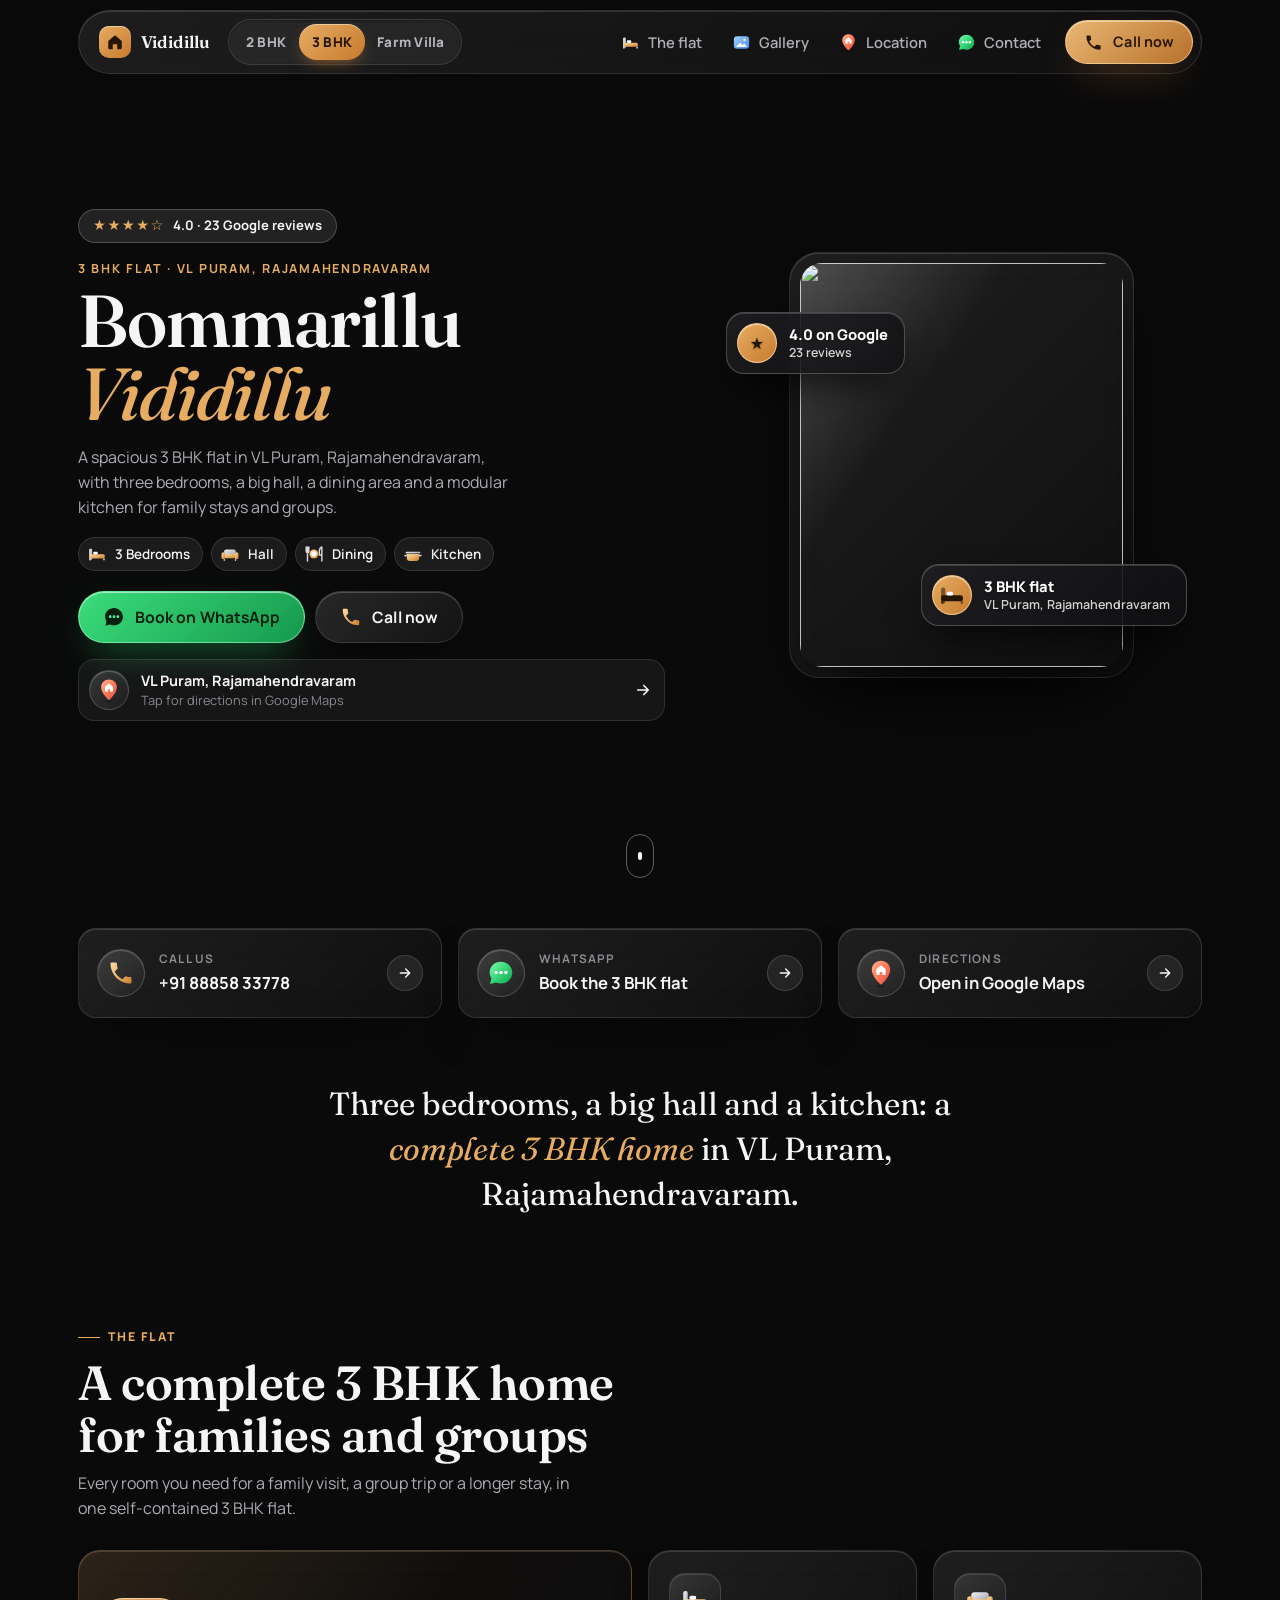
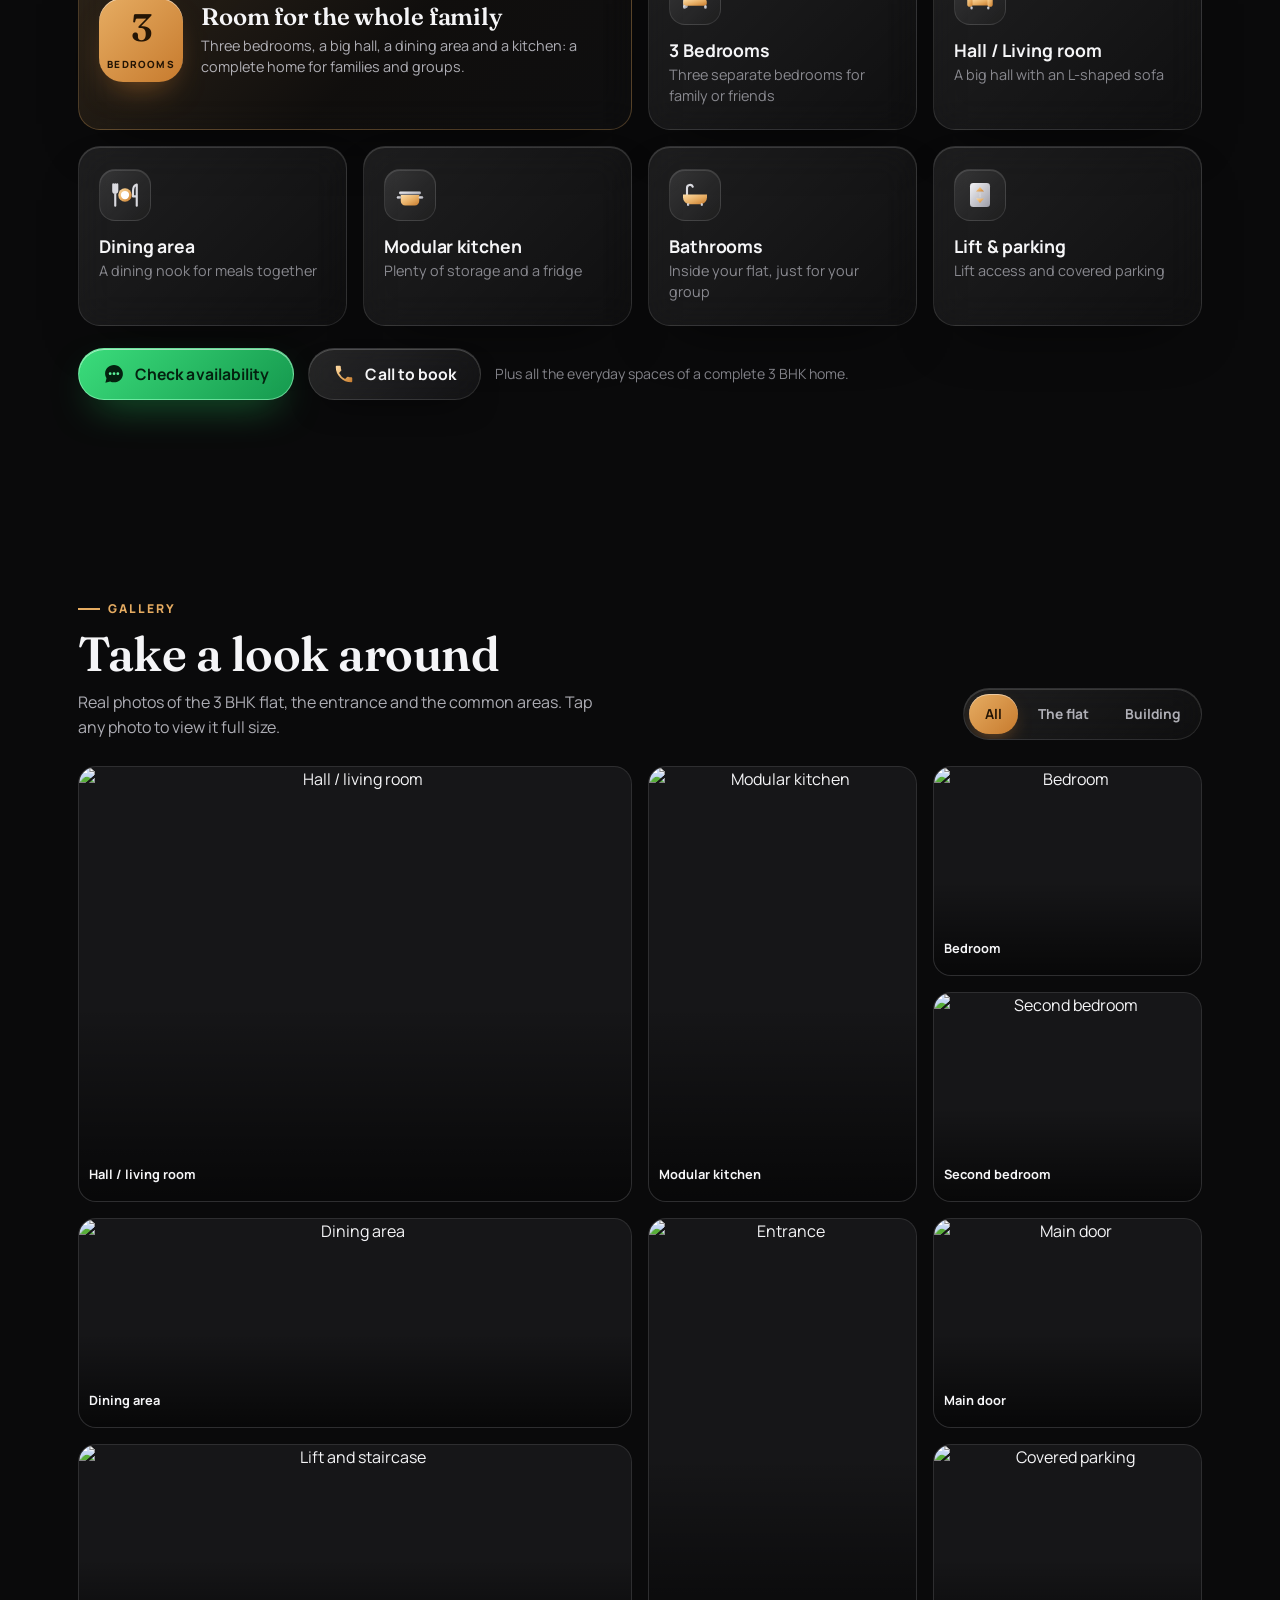
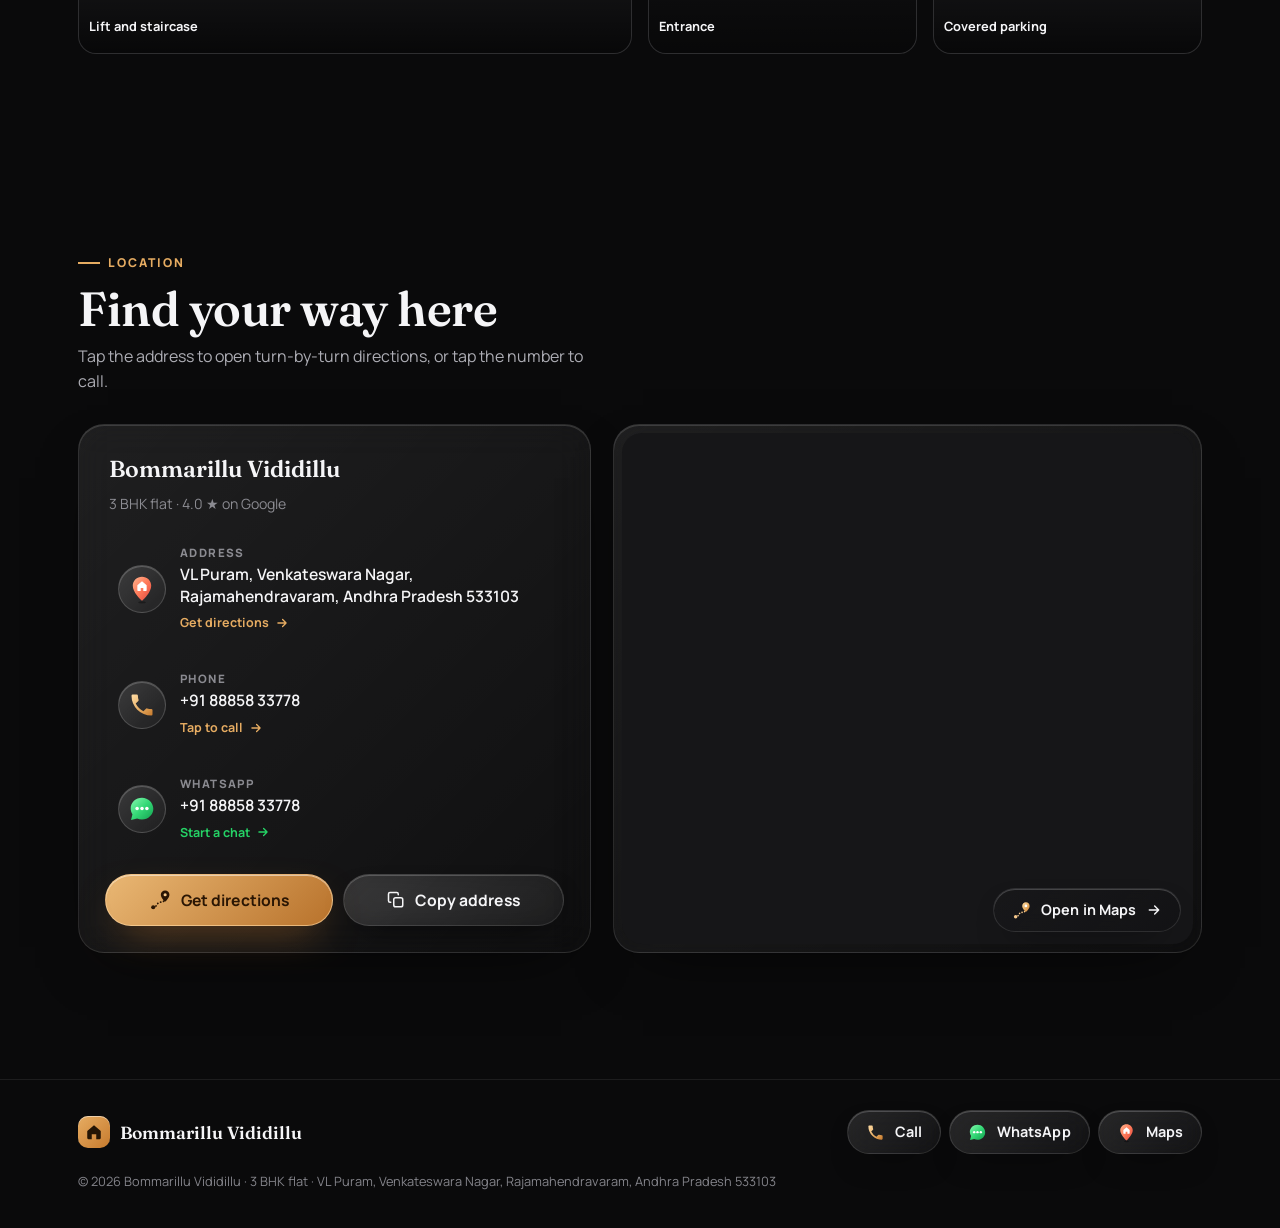
==== 3bhk/index.html @ 1d3617e3 "Make stay switching and button feedback fast and smooth Replace the bouncy spring easing with one sm" ====
<!DOCTYPE html>
<!-- Generated by tools/build.py from src/page.html and src/stays.json. Edit those files, then run: python tools/build.py -->
<html lang="en" data-stay="3bhk" style="--hero-w:3;--hero-h:2;--hero-pos:50% 50%;--hero-pw:9;--hero-ph:16;--hero-ppos:50% 50%;--frame-w:4;--frame-h:5;--frame-pos:50% 50%">
<head>
<meta charset="UTF-8">
<meta name="viewport" content="width=device-width, initial-scale=1.0, viewport-fit=cover">
<meta name="theme-color" content="#0A0A0B">
<meta name="color-scheme" content="dark">
<meta name="format-detection" content="telephone=yes">
<title>Bommarillu Vididillu — 3 BHK Flat in VL Puram, Rajamahendravaram</title>
<meta name="description" content="A spacious 3 BHK flat in VL Puram, Venkateswara Nagar, Rajamahendravaram, with three bedrooms, a hall, dining area, modular kitchen, lift and covered parking. Rated 4.0 on Google. Call or WhatsApp +91 88858 33778.">
<link rel="canonical" href="https://akhil8790.github.io/BOMMARILLU-HOME-STAY/3bhk/">
<meta property="og:type" content="website">
<meta property="og:title" content="Bommarillu Vididillu — 3 BHK Flat in VL Puram, Rajamahendravaram">
<meta property="og:description" content="A spacious 3 BHK flat with three bedrooms, a big hall and a modular kitchen in VL Puram, Rajamahendravaram. Call or WhatsApp to book.">
<meta property="og:url" content="https://akhil8790.github.io/BOMMARILLU-HOME-STAY/3bhk/">
<meta property="og:image" content="https://lh3.googleusercontent.com/gps-cs-s/AHRPTWkqSA3uyT77w02LQq1BsaHoI0UXeM5ju9kZw_NqPIpJdGiLNIgcqX2oxjYsLgCAutDi71-nFzZ5j9SAHODNHQIIqWHqMWJ9gSXbOpCwLRBEpUkK0asphNzorDdzXYLJVp_-sC5y=w1200-h800-k-no-rj-l80">
<meta name="twitter:card" content="summary_large_image">
<link rel="icon" href="data:image/svg+xml,%3Csvg xmlns='http://www.w3.org/2000/svg' viewBox='0 0 64 64'%3E%3Crect width='64' height='64' rx='16' fill='%230A0A0B'/%3E%3Cpath d='M14 30 32 15l18 15v19a2 2 0 0 1-2 2H38V38H26v13H16a2 2 0 0 1-2-2z' fill='%23E0A45A'/%3E%3C/svg%3E">
<link rel="preconnect" href="https://lh3.googleusercontent.com" crossorigin>
<link rel="preload" as="image" href="https://lh3.googleusercontent.com/gps-cs-s/AHRPTWm_yYZAQLPxqh_qDO9SbQBAqfhg8xXC_A_qbEjBIK0x9FftNzAp6t6GBoG_1bUPDf5JG_QIpw4kC9hKVCNA_W3J1tp5veGFkdjE7O4gBJjOtXdWnf4vAzOyxqc4LhcdHy0CSRs=w1080-h1920-fcrop64=1,50000000b000ffff-k-no-rj-l78" media="(max-width: 979px) and (orientation: portrait)" fetchpriority="high">
<link rel="preload" as="image" href="https://lh3.googleusercontent.com/gps-cs-s/AHRPTWm_yYZAQLPxqh_qDO9SbQBAqfhg8xXC_A_qbEjBIK0x9FftNzAp6t6GBoG_1bUPDf5JG_QIpw4kC9hKVCNA_W3J1tp5veGFkdjE7O4gBJjOtXdWnf4vAzOyxqc4LhcdHy0CSRs=w1800-h1200-k-no-rj-l78" media="(min-width: 980px), (orientation: landscape)" fetchpriority="high">
<link rel="prefetch" href="../">
<link rel="prefetch" href="../farm-villa/">
<script type="speculationrules">
{"prerender": [{"source": "list", "urls": ["../", "../farm-villa/"], "eagerness": "moderate"}]}
</script>
<link rel="preconnect" href="https://fonts.googleapis.com">
<link rel="preconnect" href="https://fonts.gstatic.com" crossorigin>
<link href="https://fonts.googleapis.com/css2?family=Fraunces:ital,opsz,wght@0,9..144,500;0,9..144,600;1,9..144,500&family=Manrope:wght@400;500;600;700;800&display=swap" rel="stylesheet">
<script>
document.documentElement.classList.add('js');
(function(){
  function markSwitch(){
    try { if (sessionStorage.getItem('stay-switch')) { sessionStorage.removeItem('stay-switch'); document.documentElement.classList.add('switched'); } } catch (e) {}
  }
  if (document.prerendering) document.addEventListener('prerenderingchange', markSwitch, {once: true}); else markSwitch();
})();
</script>
<script>
(function(){
  var ICONS = {
    call: '<svg viewBox="0 0 24 24" class="ai-call"><path class="wave w1" d="M14.6 6.3a3.9 3.9 0 0 1 3.2 3.2"/><path class="wave w2" d="M14.7 2.7a7.4 7.4 0 0 1 6.7 6.7"/><g class="hand"><path class="f" d="M6.62 10.79a15.05 15.05 0 0 0 6.59 6.59l2.2-2.2a1 1 0 0 1 1.02-.24c1.12.37 2.33.57 3.57.57a1 1 0 0 1 1 1V20a1 1 0 0 1-1 1A17 17 0 0 1 3 4a1 1 0 0 1 1-1h3.5a1 1 0 0 1 1 1c0 1.25.2 2.45.57 3.57a1 1 0 0 1-.25 1.02z"/></g></svg>',
    pin: '<svg viewBox="0 0 24 26" class="ai-pin"><ellipse class="ripple" cx="12" cy="23.4" rx="3.2" ry="1.05"/><ellipse class="shadow" cx="12" cy="23.4" rx="3.3" ry="1"/><g class="drop"><path class="f" d="M12 1.6c-4.4 0-7.9 3.35-7.9 7.7 0 5.5 6.5 11.7 7.3 12.4.34.3.86.3 1.2 0 .8-.7 7.3-6.9 7.3-12.4 0-4.35-3.5-7.7-7.9-7.7z"/><path class="d" d="M12 5.3 8 8.7v4.4c0 .36.3.64.65.64h2.25v-2.6h2.2v2.6h2.25c.36 0 .65-.28.65-.64V8.7z"/></g></svg>',
    chat: '<svg viewBox="0 0 24 24" class="ai-chat"><g class="bub"><path class="f" d="M12 2.3c-5.4 0-9.7 4.05-9.7 9.2 0 1.85.56 3.55 1.52 5L2.6 21.5l5.2-1.4c1.27.63 2.7.98 4.2.98 5.4 0 9.7-4.1 9.7-9.2S17.4 2.3 12 2.3z"/><circle class="dot d1" cx="7.8" cy="11.6" r="1.5"/><circle class="dot d2" cx="12" cy="11.6" r="1.5"/><circle class="dot d3" cx="16.2" cy="11.6" r="1.5"/></g></svg>',
    route: '<svg viewBox="0 0 24 24" class="ai-route"><path class="trail" d="M4.6 20c4.2 0 3.6-5.2 7.6-5.6 2.7-.3 4.3-.9 5.3-2.6"/><circle class="start" cx="4.6" cy="20" r="2.2"/><g class="flag"><path class="f" d="M17.6 1.6c-2.6 0-4.7 2-4.7 4.6 0 3.2 3.9 6.9 4.3 7.3.22.2.58.2.8 0 .4-.4 4.3-4.1 4.3-7.3 0-2.6-2.1-4.6-4.7-4.6z"/><circle class="d" cx="17.6" cy="6.2" r="1.7"/></g></svg>',
    photo: '<svg viewBox="0 0 24 24" class="ai-photo"><rect class="f" x="2.4" y="4" width="19.2" height="16" rx="4.2"/><path class="d" d="M5.4 17.2l4.1-4.5c.42-.46 1.13-.46 1.55 0l2.3 2.5 1.35-1.4c.42-.43 1.1-.43 1.5.02l2.4 2.9c.3.35.05.88-.4.88H5.8c-.45 0-.68-.1-.4-.4z"/><circle class="sun" cx="15.9" cy="8.9" r="1.8"/></svg>',
    bed: '<svg viewBox="0 0 24 24" class="ai-spec ai-bed"><rect class="f2" x="2.6" y="5.6" width="3.6" height="13.8" rx="1.6"/><g class="lift"><rect class="f" x="2.6" y="12.2" width="18.8" height="5.2" rx="2"/><rect class="d" x="7.4" y="9.3" width="5.6" height="3.2" rx="1.6"/></g><rect class="f2" x="2.6" y="17" width="2" height="2.8" rx=".9"/><rect class="f2" x="19.4" y="17" width="2" height="2.8" rx=".9"/></svg>',
    sofa: '<svg viewBox="0 0 24 24" class="ai-spec ai-sofa"><rect class="f2" x="5" y="6.5" width="14" height="7.5" rx="2.6"/><g class="lift"><rect class="f" x="4.2" y="12" width="15.6" height="5.2" rx="1.8"/></g><rect class="f" x="1.8" y="9.8" width="4.2" height="8.4" rx="2.1"/><rect class="f" x="18" y="9.8" width="4.2" height="8.4" rx="2.1"/><rect class="f2" x="4.4" y="18" width="1.8" height="2.4" rx=".8"/><rect class="f2" x="17.8" y="18" width="1.8" height="2.4" rx=".8"/></svg>',
    dine: '<svg viewBox="0 0 24 24" class="ai-spec ai-dine"><path class="ln" d="M2.6 3.5v5.2a1.6 1.6 0 0 0 3.2 0V3.5M4.2 3.5v17"/><path class="ln" d="M21.4 20.5V3.6c-1.9.6-3 2.6-3 5.2v4.3h3"/><g class="lift"><circle class="f" cx="12" cy="12" r="5.4"/><circle class="d" cx="12" cy="12" r="3.3"/></g></svg>',
    kitchen: '<svg viewBox="0 0 24 24" class="ai-spec ai-kitchen"><path class="ln steam s1" d="M8.6 7.2c-.9-1-.9-2.1 0-3.1"/><path class="ln steam s2" d="M12 7.2c-.9-1-.9-2.1 0-3.1"/><path class="ln steam s3" d="M15.4 7.2c-.9-1-.9-2.1 0-3.1"/><rect class="f2" x="3.2" y="9.2" width="17.6" height="2.3" rx="1.15"/><path class="f" d="M4.6 12h14.8v4.8a3.6 3.6 0 0 1-3.6 3.6H8.2a3.6 3.6 0 0 1-3.6-3.6z"/><rect class="f2" x="1.4" y="13" width="3.6" height="1.9" rx=".95"/><rect class="f2" x="19" y="13" width="3.6" height="1.9" rx=".95"/></svg>',
    balcony: '<svg viewBox="0 0 24 24" class="ai-spec ai-balcony"><circle class="sun" cx="17.4" cy="5.6" r="2.4"/><path class="leaf" d="M6.5 10.2c0-2.6 1.4-4.4 3.8-4.9-.2 2.5-1.5 4.3-3.8 4.9z"/><rect class="f" x="2" y="10.2" width="20" height="2.1" rx="1.05"/><rect class="f2" x="4" y="12" width="1.7" height="6.6" rx=".85"/><rect class="f2" x="8.1" y="12" width="1.7" height="6.6" rx=".85"/><rect class="f2" x="12.2" y="12" width="1.7" height="6.6" rx=".85"/><rect class="f2" x="16.3" y="12" width="1.7" height="6.6" rx=".85"/><rect class="f" x="2" y="18.4" width="20" height="2.1" rx="1.05"/></svg>',
    bath: '<svg viewBox="0 0 24 24" class="ai-spec ai-bath"><path class="ln" d="M5.6 11.5V6.4a2.4 2.4 0 0 1 4.6-1"/><circle class="bubble b1" cx="13.2" cy="8.6" r="1.25"/><circle class="bubble b2" cx="16.6" cy="7.2" r=".95"/><circle class="bubble b3" cx="15.4" cy="10" r=".75"/><path class="f" d="M2.4 11.5h19.2v2.4a5.4 5.4 0 0 1-5.4 5.4H7.8a5.4 5.4 0 0 1-5.4-5.4z"/><rect class="f2" x="5.6" y="18.6" width="1.8" height="2.2" rx=".8"/><rect class="f2" x="16.6" y="18.6" width="1.8" height="2.2" rx=".8"/></svg>',
    floor: '<svg viewBox="0 0 24 24" class="ai-spec ai-floor"><path class="f3" d="M12 21 2.8 17.3 12 13.6l9.2 3.7z"/><path class="f2" d="M12 16.6 2.8 12.9 12 9.2l9.2 3.7z"/><path class="f top" d="M12 12.2 2.8 8.5 12 4.8l9.2 3.7z"/></svg>',
    pool: '<svg viewBox="0 0 24 24" class="ai-spec ai-pool"><path class="ln" d="M8.2 14V6.6a2.3 2.3 0 0 0-2.3-2.3M15.8 14V6.6a2.3 2.3 0 0 0-2.3-2.3M8.2 8.4h7.6M8.2 11.4h7.6"/><path class="f water" d="M1.8 15.6c1.7 0 1.7-1.3 3.4-1.3s1.7 1.3 3.4 1.3 1.7-1.3 3.4-1.3 1.7 1.3 3.4 1.3 1.7-1.3 3.4-1.3 1.7 1.3 3.4 1.3v4.6a1.6 1.6 0 0 1-1.6 1.6H3.4a1.6 1.6 0 0 1-1.6-1.6z"/></svg>',
    theatre: '<svg viewBox="0 0 24 24" class="ai-spec ai-theatre"><rect class="f2" x="2.4" y="3.8" width="19.2" height="12.8" rx="2.4"/><path class="f play" d="M10.2 7.4v5.6l4.8-2.8z"/><path class="ln" d="M8 20.4h8M12 16.6v3.8"/></svg>',
    fire: '<svg viewBox="0 0 24 24" class="ai-spec ai-fire"><rect class="f2" x="3" y="17.4" width="18" height="2.6" rx="1.3" transform="rotate(-11 12 18.7)"/><rect class="f2" x="3" y="17.4" width="18" height="2.6" rx="1.3" transform="rotate(11 12 18.7)"/><g class="flame"><path class="fl" d="M12 2.8c.7 2.6 4.2 4.1 4.2 7.9a4.2 4.2 0 0 1-8.4 0c0-1.9 1.1-3.1 2-4-.1 1.5.5 2.5 1.5 2.8-.3-2.5.1-4.8.7-6.7z"/><path class="d2" d="M12 9.6c1 1.1 1.8 2 1.8 3.2a1.8 1.8 0 0 1-3.6 0c0-1.1.8-2 1.8-3.2z"/></g></svg>',
    lift: '<svg viewBox="0 0 24 24" class="ai-spec ai-lift"><rect class="f2" x="4" y="2.4" width="16" height="19.2" rx="2.6"/><path class="f up" d="M12 5.6l3.2 3.6H8.8z"/><path class="f dn" d="M12 18.4l-3.2-3.6h6.4z"/><path class="ln" d="M12 10.6v2.8"/></svg>',
    shield: '<svg viewBox="0 0 24 24" class="ai-spec ai-shield"><path class="f" d="M12 2.4 4.4 5.3v5.9c0 4.7 3.2 8.8 7.6 10.4 4.4-1.6 7.6-5.7 7.6-10.4V5.3z"/><path class="ck" d="M8.4 12.2l2.5 2.5 4.8-5.1"/></svg>'
  };
  ['pageswap', 'pagereveal'].forEach(function(type){
    window.addEventListener(type, function(e){
      var vt = e.viewTransition;
      if (vt) {
        [vt.ready, vt.finished, vt.updateCallbackDone].forEach(function(p){ if (p) p.catch(function(){}); });
      }
    });
  });
  customElements.define('bm-icon', class extends HTMLElement {
    connectedCallback(){
      if (this.firstChild) return;
      this.setAttribute('aria-hidden', 'true');
      this.innerHTML = ICONS[this.getAttribute('name')] || '';
    }
  });
})();
</script>
<script type="application/ld+json">
{
  "@context": "https://schema.org",
  "@type": "LodgingBusiness",
  "name": "Bommarillu Vididillu",
  "description": "A 3 BHK flat in VL Puram, Venkateswara Nagar, Rajamahendravaram.",
  "url": "https://akhil8790.github.io/BOMMARILLU-HOME-STAY/3bhk/",
  "containsPlace": {
    "@type": "Apartment",
    "name": "3 BHK flat",
    "numberOfBedrooms": 3,
    "accommodationCategory": "3 BHK flat"
  },
  "telephone": "+91-8885833778",
  "image": "https://lh3.googleusercontent.com/gps-cs-s/AHRPTWkqSA3uyT77w02LQq1BsaHoI0UXeM5ju9kZw_NqPIpJdGiLNIgcqX2oxjYsLgCAutDi71-nFzZ5j9SAHODNHQIIqWHqMWJ9gSXbOpCwLRBEpUkK0asphNzorDdzXYLJVp_-sC5y=w1200-h800-k-no-rj-l80",
  "address": {
    "@type": "PostalAddress",
    "streetAddress": "VL Puram, Venkateswara Nagar",
    "addressLocality": "Rajamahendravaram",
    "addressRegion": "Andhra Pradesh",
    "postalCode": "533103",
    "addressCountry": "IN"
  },
  "geo": {
    "@type": "GeoCoordinates",
    "latitude": 17.0023292,
    "longitude": 81.800668
  },
  "hasMap": "https://www.google.com/maps/place/Bommarillu-Vididillu/@17.0023292,81.800668,17z/data=!3m1!4b1!4m6!3m5!1s0x3a37a3002b4ab2f7:0xe2e3ddd43df3a5e6!8m2!3d17.0023292!4d81.800668!16s%2Fg%2F11wqpbgcxy"
}
</script>
<style>
  :root{
    --bg:#0A0A0B;
    --bg-2:#0E0E10;
    --surface:#161618;
    --ink:#F5F5F7;
    --muted:rgba(235,235,245,.72);
    --faint:rgba(235,235,245,.54);
    --brass:#E6AC62;
    --brass-2:#C77B2E;
    --wa:#25D366;
    --wa-2:#128C4A;
    --glass-1:rgba(255,255,255,.085);
    --glass-2:rgba(255,255,255,.025);
    --glass-line:rgba(255,255,255,.11);
    --glass-hi:rgba(255,255,255,.14);
    --blur:18px;
    --r-lg:26px;
    --r-md:18px;
    --ease:cubic-bezier(.22,1,.36,1);
    --smooth:cubic-bezier(.2,.8,.2,1);
    --font-display:'Fraunces', Georgia, 'Times New Roman', serif;
    --font-body:'Manrope', -apple-system, BlinkMacSystemFont, 'Segoe UI', Roboto, system-ui, sans-serif;
    --st:env(safe-area-inset-top,0px);
    --sb:env(safe-area-inset-bottom,0px);
    --sl:env(safe-area-inset-left,0px);
    --sr:env(safe-area-inset-right,0px);
    --crop-ar:1170/1804;
    --crop-pos:50% 66.8%;
  }

  *,*::before,*::after{box-sizing:border-box;}
  html{scroll-behavior:smooth;-webkit-text-size-adjust:100%;text-size-adjust:100%;scroll-padding-top:96px;}
  body{
    margin:0;min-height:100vh;
    background:var(--bg);
    color:var(--ink);
    font-family:var(--font-body);
    line-height:1.55;
    -webkit-font-smoothing:antialiased;
    -webkit-tap-highlight-color:transparent;
    overflow-x:hidden;
  }
  img{display:block;max-width:100%;}
  a{color:inherit;text-decoration:none;}
  button{font:inherit;color:inherit;}
  svg{flex:none;}
  :focus-visible{outline:2px solid var(--brass);outline-offset:3px;border-radius:12px;}
  ::selection{background:rgba(230,172,98,.32);color:#fff;}
  .wrap{width:100%;max-width:1180px;margin:0 auto;padding-left:max(18px,var(--sl));padding-right:max(18px,var(--sr));}
  @media (min-width:700px){.wrap{padding-left:max(28px,var(--sl));padding-right:max(28px,var(--sr));}}
  .sr-only{position:absolute;width:1px;height:1px;overflow:hidden;clip:rect(0 0 0 0);white-space:nowrap;}

  /* ---------- Ambient background ---------- */
  .ambient{position:fixed;inset:0;z-index:-1;pointer-events:none;overflow:hidden;
    background:
      radial-gradient(1200px 700px at 110% -10%, rgba(230,172,98,.07), transparent 60%),
      radial-gradient(1000px 760px at -20% 40%, rgba(150,150,170,.09), transparent 62%),
      linear-gradient(180deg,var(--bg) 0%, var(--bg-2) 100%);
  }
  .orb{position:absolute;border-radius:50%;opacity:.6;}
  .orb.a{width:46vmax;height:46vmax;left:-12vmax;top:55vh;background:radial-gradient(circle,rgba(160,160,180,.12),transparent 65%);animation:drift 22s ease-in-out infinite alternate;}
  .orb.b{width:38vmax;height:38vmax;right:-10vmax;top:120vh;background:radial-gradient(circle,rgba(230,172,98,.10),transparent 65%);animation:drift 28s ease-in-out infinite alternate-reverse;}
  @keyframes drift{from{transform:translate3d(0,0,0) scale(1);}to{transform:translate3d(6vmax,-8vmax,0) scale(1.12);}}

  /* ---------- Glass primitives ---------- */
  .glass{
    background:linear-gradient(135deg,var(--glass-1),var(--glass-2));
    border:1px solid var(--glass-line);
    -webkit-backdrop-filter:blur(var(--blur)) saturate(150%);
    backdrop-filter:blur(var(--blur)) saturate(150%);
    box-shadow:inset 0 1px 0 var(--glass-hi), 0 24px 60px -30px rgba(0,0,0,.75);
  }
  @supports not ((backdrop-filter:blur(1px)) or (-webkit-backdrop-filter:blur(1px))){
    .glass{background:rgba(28,28,30,.95);}
  }

  /* ---------- Buttons ---------- */
  .btn{
    position:relative;isolation:isolate;overflow:hidden;
    display:inline-flex;align-items:center;justify-content:center;gap:10px;
    min-height:52px;padding:0 24px;border-radius:999px;
    font-weight:700;font-size:.98rem;letter-spacing:.005em;white-space:nowrap;
    cursor:pointer;border:1px solid var(--glass-line);
    background:linear-gradient(135deg,rgba(255,255,255,.12),rgba(255,255,255,.04));
    -webkit-backdrop-filter:blur(14px) saturate(160%);
    backdrop-filter:blur(14px) saturate(160%);
    box-shadow:inset 0 1px 0 rgba(255,255,255,.2), 0 14px 34px -18px rgba(0,0,0,.9);
    transition:transform .2s var(--smooth), box-shadow .2s var(--smooth), background .2s var(--smooth), border-color .2s var(--smooth);
    -webkit-user-select:none;user-select:none;
  }
  .btn::before{
    content:"";position:absolute;inset:0;z-index:-1;pointer-events:none;
    background:linear-gradient(115deg,transparent 30%,rgba(255,255,255,.42) 48%,rgba(255,255,255,.08) 56%,transparent 70%);
    transform:translateX(-130%);
    transition:transform .9s var(--ease);
  }
  .btn:active{transform:scale(.965);}
  @media (hover:hover){
    .btn:hover{transform:translateY(-3px);border-color:rgba(255,255,255,.34);box-shadow:inset 0 1px 0 rgba(255,255,255,.35), 0 22px 44px -20px rgba(0,0,0,.85);}
    .btn:hover::before{transform:translateX(130%);}
    .btn:hover .ico-arrow{transform:translateX(4px);}
  }
  .btn-wa{
    color:#04210F;border-color:rgba(160,255,200,.55);
    background:linear-gradient(135deg,rgba(62,232,130,.95),rgba(24,170,86,.9));
    box-shadow:inset 0 1px 0 rgba(255,255,255,.55), 0 16px 40px -16px rgba(37,211,102,.65);
  }
  .btn-wa::before{animation:sheen 4.5s var(--ease) 1.6s infinite;}
  @keyframes sheen{0%,70%{transform:translateX(-130%);}100%{transform:translateX(130%);}}
  @media (hover:hover){.btn-wa:hover{box-shadow:inset 0 1px 0 rgba(255,255,255,.6), 0 24px 50px -16px rgba(37,211,102,.8);}}
  .btn-brass{
    color:#2A1604;border-color:rgba(255,215,160,.6);
    background:linear-gradient(135deg,rgba(242,190,120,.96),rgba(199,123,46,.92));
    box-shadow:inset 0 1px 0 rgba(255,255,255,.5), 0 16px 40px -16px rgba(199,123,46,.7);
  }
  .btn-sm{min-height:44px;padding:0 18px;font-size:.9rem;}
  .ico-arrow{transition:transform .25s var(--smooth);}

  .ripple{
    position:absolute;border-radius:50%;pointer-events:none;z-index:-1;
    width:16px;height:16px;margin:-8px 0 0 -8px;
    background:radial-gradient(circle,rgba(255,255,255,.55),rgba(255,255,255,0) 70%);
    transform:scale(0);animation:ripple .7s var(--ease) forwards;
  }
  @keyframes ripple{to{transform:scale(26);opacity:0;}}

  /* ---------- Animated icon badges ---------- */
  .badge{
    position:relative;display:grid;place-items:center;
    width:48px;height:48px;border-radius:50%;
    background:linear-gradient(135deg,rgba(255,255,255,.14),rgba(255,255,255,.035));
    border:1px solid rgba(255,255,255,.16);
    box-shadow:inset 0 1px 0 rgba(255,255,255,.2);
    color:var(--brass);
  }
  .badge::after{
    content:"";position:absolute;inset:-1px;border-radius:50%;
    border:1.5px solid currentColor;opacity:0;
    animation:halo 2.8s var(--ease) infinite;
  }
  @keyframes halo{0%{transform:scale(1);opacity:.55;}80%,100%{transform:scale(1.75);opacity:0;}}
  .badge.wa{color:var(--wa);}
  /* ---------- Animated icons ---------- */
  bm-icon{display:inline-grid;place-items:center;flex:none;width:22px;height:22px;
    --ic-brass:url(#gr-brass);--ic-coral:url(#gr-coral);--ic-green:url(#gr-green);--ic-sky:url(#gr-sky);--ic-silver:url(#gr-silver);
    --ic-detail:#fff;--ic-line:#F6C88C;--ic-line2:#FF9A76;--ic-shadow:rgba(0,0,0,.35);--spd:1;--play:running;}
  bm-icon svg{display:block;width:100%;height:100%;overflow:visible;}
  bm-icon svg *{animation-play-state:var(--play) !important;}

  .ai-call .f{fill:var(--ic-fill,var(--ic-brass));}
  .ai-call .hand{transform-box:fill-box;transform-origin:50% 50%;animation:icRing calc(2.6s * var(--spd)) ease-in-out infinite;}
  .ai-call .wave{fill:none;stroke:var(--ic-line);stroke-width:2.1;stroke-linecap:round;opacity:0;animation:icWave calc(2.6s * var(--spd)) ease-out infinite;}
  .ai-call .w2{animation-delay:calc(.18s * var(--spd));}
  @keyframes icRing{0%,34%,70%,100%{transform:rotate(0)}38%{transform:rotate(-14deg)}44%{transform:rotate(12deg)}50%{transform:rotate(-10deg)}56%{transform:rotate(8deg)}62%{transform:rotate(-4deg)}}
  @keyframes icWave{0%,36%{opacity:0;transform:translate(-2px,2px)}50%{opacity:1;transform:translate(0,0)}80%,100%{opacity:0;transform:translate(1.5px,-1.5px)}}

  .ai-pin .f{fill:var(--ic-fill,var(--ic-coral));}
  .ai-pin .d{fill:var(--ic-detail);}
  .ai-pin .drop{transform-box:fill-box;transform-origin:50% 100%;animation:icDrop calc(2.4s * var(--spd)) cubic-bezier(.3,.7,.4,1) infinite;}
  .ai-pin .shadow{fill:var(--ic-shadow);transform-box:fill-box;transform-origin:50% 50%;animation:icShadow calc(2.4s * var(--spd)) cubic-bezier(.3,.7,.4,1) infinite;}
  .ai-pin .ripple{fill:none;stroke:var(--ic-line2);stroke-width:1;transform-box:fill-box;transform-origin:50% 50%;opacity:0;animation:icRipple calc(2.4s * var(--spd)) ease-out infinite;}
  @keyframes icDrop{0%,100%{transform:translateY(0) scale(1)}28%{transform:translateY(-3.4px) scale(.97,1.04)}48%{transform:translateY(0) scale(1.1,.88)}58%{transform:translateY(0) scale(.96,1.04)}68%{transform:translateY(0) scale(1)}}
  @keyframes icShadow{0%,100%{transform:scale(1);opacity:.9}28%{transform:scale(.55);opacity:.4}48%{transform:scale(1.18);opacity:1}68%{transform:scale(1)}}
  @keyframes icRipple{0%,46%{opacity:0;transform:scale(.6)}52%{opacity:.9}100%{opacity:0;transform:scale(2.9)}}

  .ai-chat .f{fill:var(--ic-fill,var(--ic-green));}
  .ai-chat .dot{fill:var(--ic-detail);transform-box:fill-box;transform-origin:50% 50%;animation:icType calc(1.5s * var(--spd)) ease-in-out infinite;}
  .ai-chat .d2{animation-delay:calc(.15s * var(--spd));}
  .ai-chat .d3{animation-delay:calc(.3s * var(--spd));}
  .ai-chat .bub{transform-box:fill-box;transform-origin:15% 90%;animation:icPop calc(3.2s * var(--spd)) ease-in-out infinite;}
  @keyframes icType{0%,60%,100%{transform:translateY(0);opacity:.7}30%{transform:translateY(-2px);opacity:1}}
  @keyframes icPop{0%,70%,100%{transform:scale(1) rotate(0)}78%{transform:scale(1.1) rotate(-5deg)}86%{transform:scale(.97) rotate(1deg)}93%{transform:scale(1.02) rotate(0)}}

  .ai-route .f{fill:var(--ic-fill,var(--ic-brass));}
  .ai-route .d{fill:var(--ic-detail);}
  .ai-route .trail{fill:none;stroke:var(--ic-line);stroke-width:2;stroke-linecap:round;stroke-dasharray:.1 3.3;animation:icMarch calc(1.1s * var(--spd)) linear infinite;}
  .ai-route .start{fill:var(--ic-line);transform-box:fill-box;transform-origin:50% 50%;animation:icBeat calc(1.4s * var(--spd)) ease-in-out infinite;}
  .ai-route .flag{transform-box:fill-box;transform-origin:50% 100%;animation:icDrop calc(2.4s * var(--spd)) cubic-bezier(.3,.7,.4,1) infinite;}
  @keyframes icMarch{to{stroke-dashoffset:-6.8}}
  @keyframes icBeat{0%,100%{transform:scale(1)}50%{transform:scale(.68)}}

  .ai-photo .f{fill:var(--ic-fill,var(--ic-sky));}
  .ai-photo .d{fill:var(--ic-detail);}
  .ai-photo .sun{fill:#FFE08A;transform-box:fill-box;transform-origin:50% 50%;animation:icSun calc(2.8s * var(--spd)) ease-in-out infinite;}
  @keyframes icSun{0%,100%{transform:scale(1)}50%{transform:scale(1.35)}}

  .ai-spec .f{fill:var(--ic-fill,var(--ic-brass));}
  .ai-spec .f2{fill:var(--ic-fill2,var(--ic-silver));}
  .ai-spec .f3{fill:rgba(255,255,255,.16);}
  .ai-spec .d{fill:var(--ic-detail);}
  .ai-spec .ln{fill:none;stroke:var(--ic-stroke,#DADAE0);stroke-width:1.7;stroke-linecap:round;stroke-linejoin:round;}
  .ai-spec .lift{transform-box:fill-box;transition:transform .25s var(--smooth);}
  .ai-spec .steam{transform-box:fill-box;opacity:0;animation:icSteam calc(2.6s * var(--spd)) ease-out infinite;}
  .ai-spec .s2{animation-delay:calc(.35s * var(--spd));}
  .ai-spec .s3{animation-delay:calc(.7s * var(--spd));}
  @keyframes icSteam{0%{opacity:0;transform:translateY(2px)}35%{opacity:.95}100%{opacity:0;transform:translateY(-3px)}}
  .ai-spec .bubble{fill:#EDEDF2;transform-box:fill-box;transform-origin:50% 50%;opacity:0;animation:icBubble calc(3s * var(--spd)) ease-in-out infinite;}
  .ai-spec .b2{animation-delay:calc(.6s * var(--spd));}
  .ai-spec .b3{animation-delay:calc(1.2s * var(--spd));}
  @keyframes icBubble{0%{opacity:0;transform:translateY(2px) scale(.5)}30%{opacity:1}100%{opacity:0;transform:translateY(-4px) scale(1)}}
  .ai-spec .sun{fill:#FFD27A;transform-box:fill-box;transform-origin:50% 50%;animation:icSun calc(3.2s * var(--spd)) ease-in-out infinite;}
  .ai-spec .leaf{fill:#8FD19E;transform-box:fill-box;transform-origin:0% 100%;animation:icSway calc(3.4s * var(--spd)) ease-in-out infinite;}
  @keyframes icSway{0%,100%{transform:rotate(0)}50%{transform:rotate(-9deg)}}
  .ai-floor .top{transform-box:fill-box;animation:icFloat calc(3s * var(--spd)) ease-in-out infinite;}
  .ai-pool .water{fill:var(--ic-fill,var(--ic-sky));transform-box:fill-box;animation:icWater calc(2.8s * var(--spd)) ease-in-out infinite;}
  @keyframes icWater{0%,100%{transform:translateX(0)}50%{transform:translateX(-1.4px)}}
  .ai-lift .up,.ai-lift .dn{transform-box:fill-box;animation:icLiftUp calc(2.4s * var(--spd)) ease-in-out infinite;}
  .ai-lift .dn{animation-name:icLiftDn;}
  .ai-lift .ln{stroke-width:1.3;opacity:.55;}
  @keyframes icLiftUp{0%,100%{transform:translateY(0);opacity:1}25%{transform:translateY(-1.6px);opacity:.55}50%{transform:translateY(0);opacity:1}}
  @keyframes icLiftDn{0%,50%,100%{transform:translateY(0);opacity:1}75%{transform:translateY(1.6px);opacity:.55}}
  .ai-theatre .play{transform-box:fill-box;transform-origin:50% 50%;animation:icBeat calc(2s * var(--spd)) ease-in-out infinite;}
  .ai-fire .fl{fill:var(--ic-fill,var(--ic-coral));}
  .ai-fire .d2{fill:#FFE08A;}
  .ai-fire .flame{transform-box:fill-box;transform-origin:50% 100%;animation:icFlicker calc(1.6s * var(--spd)) ease-in-out infinite;}
  @keyframes icFlicker{0%,100%{transform:scale(1,1) rotate(0)}25%{transform:scale(.94,1.06) rotate(-2deg)}55%{transform:scale(1.04,.95) rotate(1.5deg)}80%{transform:scale(.97,1.03) rotate(-1deg)}}
  .ai-shield .ck{fill:none;stroke:var(--ic-detail);stroke-width:2.1;stroke-linecap:round;stroke-linejoin:round;stroke-dasharray:12;stroke-dashoffset:0;animation:icCheck calc(3s * var(--spd)) ease-in-out infinite;}
  @keyframes icCheck{0%,15%{stroke-dashoffset:12}40%,100%{stroke-dashoffset:0}}
  @keyframes icFloat{0%,100%{transform:translateY(0)}50%{transform:translateY(-1.8px)}}

  .badge bm-icon{width:28px;height:28px;}
  .addr-link .badge bm-icon{width:24px;height:24px;}
  .btn bm-icon{width:22px;height:22px;}
  .btn-sm bm-icon{width:19px;height:19px;}
  .btn-brass bm-icon{--ic-fill:#2A1604;--ic-detail:#F7C98A;--ic-line:#2A1604;--ic-line2:#2A1604;--ic-shadow:rgba(42,22,4,.3);}
  .btn-wa bm-icon{--ic-fill:#04210F;--ic-detail:#5CF29A;--ic-line:#04210F;--ic-line2:#04210F;--ic-shadow:rgba(4,33,15,.3);}
  .fab bm-icon{width:32px;height:32px;--ic-fill:#fff;--ic-detail:#15A34A;}
  .nav-links bm-icon{width:19px;height:19px;}
  .drawer nav bm-icon{width:24px;height:24px;}
  @media (hover:hover){
    .nav-links bm-icon{--play:paused;}
    .nav-links a:hover bm-icon{--play:running;}
    .tile:hover bm-icon,.row:hover bm-icon,.btn:hover bm-icon,.addr-link:hover bm-icon,.fab:hover bm-icon{--spd:.6;}
  }

  /* ---------- Nav ---------- */
  .nav{position:fixed;left:0;right:0;top:0;z-index:50;padding-top:calc(10px + var(--st));transition:padding .4s var(--ease);}
  .nav-bar{
    display:flex;align-items:center;justify-content:space-between;gap:10px;
    height:60px;padding:0 8px 0 16px;border-radius:999px;
    background:linear-gradient(135deg,rgba(255,255,255,.08),rgba(255,255,255,.025));
    transition:background .2s var(--smooth), box-shadow .2s var(--smooth);
  }
  .nav.scrolled .nav-bar{background:linear-gradient(135deg,rgba(24,24,26,.82),rgba(18,18,20,.7));}
  .brand{display:flex;align-items:center;gap:10px;font-family:var(--font-display);font-weight:600;font-size:1.06rem;white-space:nowrap;}
  .brand-mark{width:32px;height:32px;border-radius:10px;display:grid;place-items:center;background:linear-gradient(135deg,var(--brass),var(--brass-2));color:#241505;box-shadow:inset 0 1px 0 rgba(255,255,255,.5);}
  .nav-links{display:none;list-style:none;margin:0;padding:0;gap:2px;}
  .nav-links a{display:flex;align-items:center;gap:8px;padding:10px 14px;border-radius:999px;font-weight:600;font-size:.92rem;color:var(--muted);transition:color .2s var(--smooth), background .2s var(--smooth);}
  .nav-links a:hover{color:var(--ink);background:rgba(255,255,255,.08);}
  .nav-actions{display:flex;align-items:center;gap:8px;}
  .nav-call{min-height:44px;width:44px;padding:0;}
  .nav-call .lbl{display:none;}
  .menu-btn{width:44px;height:44px;border-radius:50%;display:grid;place-items:center;cursor:pointer;border:1px solid var(--glass-line);background:rgba(255,255,255,.06);}
  .menu-btn:active{transform:scale(.94);}
  .nav-bar .brand{min-width:0;}
  @media (max-width:479px){ .nav-bar .brand-name{display:none;} }
  @media (min-width:900px){
    .nav-call{width:auto;padding:0 18px;}
    .nav-call .lbl{display:inline;}
    .nav-bar{padding:0 8px 0 20px;height:64px;}
  }
  @media (min-width:1140px){
    .nav-links{display:flex;}
    .menu-btn{display:none;}
  }

  /* ---------- Stay toggle ---------- */
  .stay-toggle{
    position:relative;isolation:isolate;flex:none;display:flex;
    margin:0 auto;padding:4px;border-radius:999px;
    background:rgba(255,255,255,.06);border:1px solid rgba(255,255,255,.1);
    box-shadow:inset 0 1px 2px rgba(0,0,0,.35);
  }
  .st-pill{
    position:absolute;z-index:-1;top:4px;bottom:4px;left:0;width:0;border-radius:999px;opacity:0;
    background:linear-gradient(135deg,var(--brass),var(--brass-2));
    box-shadow:inset 0 1px 0 rgba(255,255,255,.45), 0 6px 16px -6px rgba(199,123,46,.75);
    view-transition-name:stay-pill;
  }
  .stay-toggle.ready .st-pill{opacity:1;}
  .stay-toggle.animate .st-pill{transition:left .2s var(--smooth), width .2s var(--smooth);}
  .st-opt{
    display:grid;place-items:center;min-width:56px;height:36px;padding:0 12px;border-radius:999px;
    font-weight:800;font-size:.8rem;letter-spacing:.02em;white-space:nowrap;color:var(--muted);
    transition:color .2s var(--smooth);-webkit-tap-highlight-color:transparent;
  }
  .stay-toggle:not(.ready) .st-opt[aria-current="page"]{background:linear-gradient(135deg,var(--brass),var(--brass-2));}
  .st-opt[aria-current="page"]{color:#241505;}
  .st-opt:not([aria-current]):hover{color:var(--ink);}
  .st-opt:active{transform:scale(.96);}
  @media (hover:none){ .st-opt{height:40px;} }
  @media (max-width:479px){
    .nav-call{display:none;}
    .st-opt{min-width:50px;padding:0 10px;font-size:.76rem;}
  }
  @media (max-width:359px){ .nav-bar .brand{display:none;} .st-opt{padding:0 8px;} }
  @media (min-width:900px){ .stay-toggle{margin:0 auto 0 8px;} .st-opt{min-width:66px;font-size:.84rem;} }

  /* Cross-page switch between stays */
  @view-transition{navigation:auto;}
  .nav-bar{view-transition-name:site-nav;}
  ::view-transition-old(root),::view-transition-new(root){animation-duration:.2s;animation-timing-function:cubic-bezier(.2,.8,.2,1);}
  ::view-transition-group(stay-pill){animation-duration:.2s;animation-timing-function:cubic-bezier(.2,.8,.2,1);}

  /* ---------- Drawer ---------- */
  .scrim{position:fixed;inset:0;z-index:60;background:rgba(0,0,0,.6);opacity:0;pointer-events:none;transition:opacity .4s var(--ease);-webkit-backdrop-filter:blur(4px);backdrop-filter:blur(4px);}
  .scrim.open{opacity:1;pointer-events:auto;}
  .drawer{
    position:fixed;z-index:70;left:10px;right:10px;top:calc(10px + var(--st));
    border-radius:var(--r-lg);padding:14px;
    background:linear-gradient(160deg,rgba(40,40,44,.92),rgba(18,18,20,.92));
    transform:translateY(-16px) scale(.97);opacity:0;pointer-events:none;
    transition:transform .25s var(--smooth), opacity .35s var(--ease);
  }
  .drawer.open{transform:none;opacity:1;pointer-events:auto;}
  .drawer-top{display:flex;align-items:center;justify-content:space-between;padding:2px 2px 10px 6px;}
  .drawer nav .dl{display:flex;align-items:center;gap:12px;}
  .drawer nav a{display:flex;align-items:center;justify-content:space-between;padding:16px 14px;border-radius:14px;font-weight:600;font-size:1.05rem;}
  .drawer nav a:active{background:rgba(255,255,255,.08);}
  .drawer nav a + a{border-top:1px solid rgba(255,255,255,.07);}
  .drawer-cta{display:grid;grid-template-columns:1fr 1fr;gap:10px;margin-top:12px;}
  .drawer-cta .btn{padding:0 12px;}
  @media (max-width:359px){ .drawer-cta{grid-template-columns:1fr;} }

  /* ---------- Hero ---------- */
  .hero{position:relative;min-height:100vh;min-height:100svh;display:flex;align-items:flex-end;overflow:hidden;isolation:isolate;}
  .hero-bg{position:absolute;inset:0;z-index:-2;overflow:hidden;container-type:size;background:#0A0A0B;}
  .shot{position:relative;overflow:hidden;aspect-ratio:var(--crop-ar);}
  .shot img{width:100%;height:100%;object-fit:cover;object-position:var(--crop-pos);}
  .shot picture{display:block;width:100%;height:100%;}
  .hero-bg .shot{
    position:absolute;left:50%;top:50%;
    aspect-ratio:var(--hero-w) / var(--hero-h);
    width:100%;
    width:max(100cqw, calc(100cqh * var(--hero-w) / var(--hero-h)));
    transform:translate(-50%,-50%) scale(1.08);
    animation:heroZoom 16s var(--ease) forwards;
  }
  .hero-bg .shot img{object-position:var(--hero-pos);}
  @media (max-width:979px) and (orientation:portrait){
    .hero-bg .shot{aspect-ratio:var(--hero-pw) / var(--hero-ph);width:max(100cqw, calc(100cqh * var(--hero-pw) / var(--hero-ph)));}
    .hero-bg .shot img{object-position:var(--hero-ppos);}
  }
  @keyframes heroZoom{to{transform:translate(-50%,-50%) scale(1);}}
  .hero-veil{position:absolute;inset:0;z-index:-1;
    background:
      linear-gradient(180deg,rgba(10,10,11,.55) 0%,rgba(10,10,11,0) 22%,rgba(10,10,11,0) 38%,rgba(10,10,11,.8) 70%,var(--bg) 100%);
  }
  .hero-grid{position:relative;display:grid;gap:32px;padding-top:110px;padding-bottom:calc(28px + var(--sb));}
  .hero-card{border-radius:var(--r-lg);padding:22px 20px 20px;}
  .chip{
    display:inline-flex;align-items:center;gap:8px;min-height:34px;padding:0 14px;border-radius:999px;
    font-size:.82rem;font-weight:700;color:var(--ink);
    background:rgba(255,255,255,.1);border:1px solid rgba(255,255,255,.2);
    -webkit-backdrop-filter:blur(10px);backdrop-filter:blur(10px);
    transition:background .2s var(--smooth), transform .25s var(--smooth);
  }
  a.chip:hover{background:rgba(255,255,255,.18);transform:translateY(-2px);}
  .stars{color:var(--brass);letter-spacing:1.5px;font-size:.9rem;}
  .eyebrow{margin:16px 0 6px;font-size:.78rem;font-weight:700;letter-spacing:.14em;text-transform:uppercase;color:var(--brass);}
  .hero h1{
    margin:0;font-family:var(--font-display);font-weight:600;
    font-size:clamp(2.35rem, 10vw, 4.6rem);line-height:1;letter-spacing:-.015em;
  }
  .hero h1 em{font-style:italic;font-weight:500;color:var(--brass);}
  .lede{margin:14px 0 0;color:var(--muted);font-size:1rem;max-width:44ch;}
  .hero-actions{display:grid;grid-template-columns:1fr 1fr;gap:10px;margin-top:20px;}
  .hero-actions .btn{padding:0 12px;}
  @media (max-width:399px){ .hero-actions .btn{padding:0 8px;gap:8px;} }
  @media (max-width:359px){ .hero-actions{grid-template-columns:1fr;} }
  .addr-link{
    display:flex;align-items:center;gap:12px;margin-top:16px;padding:10px 12px 10px 10px;border-radius:16px;
    background:rgba(255,255,255,.05);border:1px solid rgba(255,255,255,.1);
    transition:background .2s var(--smooth), transform .25s var(--smooth), border-color .2s var(--smooth);
  }
  .addr-link .badge{width:40px;height:40px;}
  .addr-link .t{flex:1;min-width:0;font-size:.9rem;line-height:1.35;}
  .addr-link .t b{display:block;font-weight:700;}
  .addr-link .t span{color:var(--faint);font-size:.8rem;}
  .addr-link:active{transform:scale(.98);}
  @media (hover:hover){.addr-link:hover{background:rgba(255,255,255,.1);border-color:rgba(255,255,255,.2);transform:translateY(-2px);} .addr-link:hover .ico-arrow{transform:translateX(4px);}}

  .hero-visual{display:none;}
  .scroll-cue{display:none;}
  .lg{display:none;}
  @media (min-width:600px){ .sm{display:none;} }
  .lede{display:none;}
  @media (min-width:600px){ .lg{display:inline;} .lede{display:block;} }

  @media (min-width:380px){ .hero-card{padding:24px;} }
  @media (min-width:600px){
    .hero-card{max-width:560px;padding:30px;}
    .hero-actions{display:flex;flex-wrap:wrap;}
    .hero-actions .btn{padding:0 24px;}
  }
  @media (min-width:980px){
    .hero{align-items:center;}
    .hero-bg .shot img{filter:blur(28px) saturate(110%) brightness(.55);}
    .hero-bg .shot{transform:translate(-50%,-50%) scale(1.2);animation:none;}
    .hero-veil{background:
      radial-gradient(900px 600px at 78% 50%, rgba(10,10,11,.2), rgba(10,10,11,.78) 70%),
      linear-gradient(180deg,rgba(10,10,11,.45) 0%,rgba(10,10,11,.25) 40%,var(--bg) 100%);}
    .hero-grid{grid-template-columns:minmax(0,1.1fr) minmax(0,.9fr);align-items:center;gap:56px;padding-top:120px;padding-bottom:90px;}
    .hero-card{background:none;border:0;box-shadow:none;-webkit-backdrop-filter:none;backdrop-filter:none;padding:0;max-width:600px;}
    .hero-visual{display:block;position:relative;justify-self:center;perspective:1200px;}
    .frame{
      position:relative;width:clamp(300px,27vw,390px);border-radius:30px;padding:10px;
      transform-style:preserve-3d;transition:transform .6s var(--ease);
    }
    .frame .shot{border-radius:22px;box-shadow:0 40px 80px -30px rgba(0,0,0,.9);aspect-ratio:var(--frame-w) / var(--frame-h);}
    .frame .shot img{object-position:var(--frame-pos);}
    .frame .shot::after{content:"";position:absolute;inset:0;border-radius:inherit;pointer-events:none;
      background:linear-gradient(125deg,rgba(255,255,255,.22) 0%,rgba(255,255,255,0) 35%);}
    .float-chip{position:absolute;z-index:2;display:flex;align-items:center;gap:12px;padding:10px 16px 10px 10px;border-radius:18px;
      font-size:.92rem;font-weight:800;line-height:1.2;white-space:nowrap;color:#fff;
      background:linear-gradient(135deg,rgba(30,30,33,.94),rgba(16,16,18,.88));
      border:1px solid rgba(255,255,255,.22);
      box-shadow:inset 0 1px 0 rgba(255,255,255,.16), 0 18px 40px -12px rgba(0,0,0,.85);
      text-shadow:0 1px 2px rgba(0,0,0,.35);}
    .float-chip small{display:block;margin-top:2px;font-weight:600;color:rgba(255,255,255,.82);font-size:.78rem;}
    .float-chip .badge{width:40px;height:40px;color:#241505;border-color:rgba(255,220,170,.7);
      background:linear-gradient(135deg,var(--brass),var(--brass-2));box-shadow:inset 0 1px 0 rgba(255,255,255,.5);}
    .float-chip .badge::after{display:none;}
    .float-chip .badge .stars{color:#241505 !important;}
    .float-chip .badge bm-icon{--ic-fill:#241505;--ic-fill2:rgba(36,21,5,.55);}
    .float-chip.one{left:-64px;top:14%;animation:bob 6s ease-in-out infinite;}
    .float-chip.two{right:-54px;bottom:12%;animation:bob 7s ease-in-out -2s infinite;}
    @keyframes bob{0%,100%{translate:0 0;}50%{translate:0 -10px;}}
    .scroll-cue{display:grid;place-items:center;position:absolute;left:50%;bottom:22px;translate:-50% 0;width:28px;height:44px;border-radius:999px;border:1.5px solid rgba(255,255,255,.35);}
    .scroll-cue::after{content:"";width:4px;height:8px;border-radius:4px;background:var(--ink);animation:cue 1.8s var(--ease) infinite;}
    @keyframes cue{0%{transform:translateY(-8px);opacity:0;}40%{opacity:1;}100%{transform:translateY(8px);opacity:0;}}
  }

  /* Hero entrance */
  .rise{opacity:0;transform:translateY(18px);animation:rise .9s var(--ease) forwards;}
  .d1{animation-delay:.1s}.d2{animation-delay:.2s}.d3{animation-delay:.3s}.d4{animation-delay:.42s}.d5{animation-delay:.54s}.d6{animation-delay:.66s}
  @keyframes rise{to{opacity:1;transform:none;}}
  .switched .rise{animation:none;opacity:1;transform:none;}

  /* ---------- Quick action tiles ---------- */
  .quick{position:relative;z-index:2;padding:28px 0 8px;}
  .tiles{display:grid;gap:12px;}
  .tile{
    position:relative;isolation:isolate;overflow:hidden;
    display:flex;align-items:center;gap:14px;padding:16px 16px 16px 14px;border-radius:var(--r-md);
    transition:transform .25s var(--smooth), border-color .2s var(--smooth), box-shadow .2s var(--smooth);
  }
  .tile::before{
    content:"";position:absolute;inset:0;z-index:-1;pointer-events:none;
    background:linear-gradient(115deg,transparent 30%,rgba(255,255,255,.16) 48%,transparent 66%);
    transform:translateX(-130%);transition:transform 1s var(--ease);
  }
  .tile .t{flex:1;min-width:0;}
  .tile .k{display:block;font-size:.74rem;font-weight:700;letter-spacing:.1em;text-transform:uppercase;color:var(--faint);}
  .tile .v{display:block;font-weight:700;font-size:1.04rem;margin-top:2px;overflow-wrap:anywhere;}
  .tile .go{width:36px;height:36px;border-radius:50%;display:grid;place-items:center;background:rgba(255,255,255,.08);border:1px solid rgba(255,255,255,.14);transition:background .2s var(--smooth), transform .25s var(--smooth);}
  .tile:active{transform:scale(.975);}
  @media (hover:hover){
    .tile:hover{transform:translateY(-5px);border-color:rgba(255,255,255,.3);box-shadow:inset 0 1px 0 var(--glass-hi), 0 30px 60px -28px rgba(0,0,0,.9);}
    .tile:hover::before{transform:translateX(130%);}
    .tile:hover .go{background:var(--brass);color:#241505;transform:rotate(-45deg);}
  }
  @media (min-width:760px){ .tiles{grid-template-columns:repeat(3,1fr);gap:16px;} .tile{padding:20px 18px;} }

  /* ---------- Sections ---------- */
  .section{padding:64px 0;}
  @media (min-width:760px){.section{padding:96px 0;}}
  .kicker{display:inline-flex;align-items:center;gap:8px;font-size:.76rem;font-weight:800;letter-spacing:.16em;text-transform:uppercase;color:var(--brass);}
  .kicker::before{content:"";width:22px;height:1.5px;background:currentColor;}
  .section h2{margin:10px 0 10px;font-family:var(--font-display);font-weight:600;font-size:clamp(1.8rem,6vw,3rem);line-height:1.08;letter-spacing:-.01em;}
  .section-lede{margin:0;color:var(--muted);max-width:52ch;}

  .welcome{padding:56px 0 8px;text-align:center;}
  .welcome p{margin:0 auto;max-width:34ch;font-family:var(--font-display);font-size:clamp(1.3rem,4.6vw,2rem);line-height:1.4;}
  .welcome p em{color:var(--brass);}

  /* ---------- The flat ---------- */
  .flat-head{display:flex;flex-wrap:wrap;align-items:flex-end;justify-content:space-between;gap:18px 32px;}
  .flat-grid{display:grid;grid-template-columns:repeat(2,minmax(0,1fr));gap:12px;margin-top:30px;}
  @media (min-width:760px){.flat-grid{grid-template-columns:repeat(3,minmax(0,1fr));gap:16px;}}
  @media (min-width:1040px){.flat-grid{grid-template-columns:repeat(4,minmax(0,1fr));}}
  .spec{
    position:relative;isolation:isolate;overflow:hidden;border-radius:22px;padding:18px 16px 18px;
    display:flex;flex-direction:column;gap:14px;min-height:152px;
    transition:transform .25s var(--smooth), border-color .2s var(--smooth), box-shadow .2s var(--smooth);
  }
  @media (min-width:600px){.spec{padding:22px 20px;min-height:172px;}}
  .spec .ic{width:52px;height:52px;border-radius:16px;display:grid;place-items:center;
    background:linear-gradient(135deg,rgba(255,255,255,.11),rgba(255,255,255,.02));border:1px solid rgba(255,255,255,.1);
    box-shadow:inset 0 1px 0 rgba(255,255,255,.12);}
  .spec .ic bm-icon{width:30px;height:30px;}
  .spec h3{margin:auto 0 0;font-size:1.02rem;font-weight:700;letter-spacing:-.005em;line-height:1.25;}
  @media (min-width:600px){.spec h3{font-size:1.1rem;}}
  .spec p{margin:4px 0 0;color:var(--faint);font-size:.84rem;line-height:1.45;}
  @media (min-width:600px){.spec p{font-size:.9rem;}}
  .spec:active{transform:scale(.98);}
  @media (hover:hover){
    .spec:hover{transform:translateY(-5px);border-color:rgba(255,255,255,.2);box-shadow:inset 0 1px 0 var(--glass-hi), 0 30px 60px -30px rgba(0,0,0,.95);}
    .spec:hover .lift{transform:translateY(-2px);}
    .spec:hover bm-icon{--spd:.6;}
  }
  .spec.hl{
    grid-column:1 / -1;flex-direction:row;align-items:center;gap:18px;min-height:0;
    background:linear-gradient(135deg,rgba(230,172,98,.16),rgba(230,172,98,.03) 55%,rgba(255,255,255,.02));
    border-color:rgba(230,172,98,.28);
  }
  @media (min-width:1040px){.spec.hl{grid-column:span 2;}}
  .spec.hl .stat{flex:none;display:grid;place-items:center;width:84px;height:84px;border-radius:24px;
    background:linear-gradient(135deg,var(--brass),var(--brass-2));color:#241505;box-shadow:inset 0 1px 0 rgba(255,255,255,.5), 0 16px 34px -16px rgba(199,123,46,.7);}
  .spec.hl .stat b{font-family:var(--font-display);font-size:2.4rem;line-height:1;font-weight:600;}
  .spec.hl .stat span{display:block;font-size:.62rem;font-weight:800;letter-spacing:.12em;text-transform:uppercase;margin-top:-10px;}
  @media (max-width:599px){
    .spec.hl{gap:14px;padding:16px;}
    .spec.hl .stat{width:66px;height:66px;border-radius:20px;}
    .spec.hl .stat b{font-size:1.9rem;}
    .spec.hl .stat span{font-size:.54rem;margin-top:-6px;}
    .spec.hl h3{font-size:1.18rem;}
  }
  .spec.hl h3{margin:0;font-family:var(--font-display);font-weight:600;font-size:1.3rem;}
  @media (min-width:600px){.spec.hl h3{font-size:1.5rem;}}
  .spec.hl p{color:var(--muted);}
  .flat-cta{display:flex;flex-wrap:wrap;align-items:center;gap:10px 14px;margin-top:22px;}
  .flat-cta .note{color:var(--faint);font-size:.88rem;}
  @media (max-width:520px){.flat-cta .btn{flex:1 1 100%;}.flat-cta .note{width:100%;text-align:center;}}

  .facts{display:none;list-style:none;margin:18px 0 0;padding:0;flex-wrap:wrap;gap:8px;}
  .facts li{display:inline-flex;align-items:center;gap:8px;min-height:34px;padding:0 12px 0 8px;border-radius:999px;font-size:.84rem;font-weight:600;color:var(--ink);
    background:rgba(255,255,255,.07);border:1px solid rgba(255,255,255,.11);}
  .facts bm-icon{width:20px;height:20px;}
  @media (min-width:600px){.facts{display:flex;}}

  /* ---------- Gallery ---------- */
  .g-head{display:flex;flex-wrap:wrap;align-items:flex-end;justify-content:space-between;gap:18px;margin-bottom:26px;}
  .filters{position:relative;display:flex;gap:4px;padding:5px;border-radius:999px;max-width:100%;overflow-x:auto;scrollbar-width:none;}
  .filters::-webkit-scrollbar{display:none;}
  @media (max-width:599px){ .filters{width:100%;} .filter-btn{flex:1 1 auto !important;padding:0 10px !important;font-size:.82rem !important;} }
  .filter-btn{position:relative;z-index:1;flex:none;min-height:40px;padding:0 16px;border-radius:999px;border:0;background:transparent;font-weight:700;font-size:.86rem;color:var(--muted);cursor:pointer;transition:color .2s var(--smooth);}
  .filter-btn.active{color:#241505;}
  .filter-pill{position:absolute;z-index:0;top:5px;bottom:5px;left:0;width:0;border-radius:999px;background:linear-gradient(135deg,var(--brass),var(--brass-2));box-shadow:inset 0 1px 0 rgba(255,255,255,.45), 0 8px 20px -8px rgba(199,123,46,.7);transition:left .25s var(--smooth), width .25s var(--smooth);}

  .grid{display:grid;grid-template-columns:repeat(2,1fr);grid-auto-rows:150px;grid-auto-flow:dense;gap:10px;}
  @media (min-width:600px){.grid{grid-auto-rows:190px;gap:14px;}}
  @media (min-width:900px){.grid{grid-template-columns:repeat(4,1fr);grid-auto-rows:210px;gap:16px;}}
  .g{
    position:relative;overflow:hidden;border-radius:18px;cursor:zoom-in;border:1px solid rgba(255,255,255,.1);
    background:var(--surface);padding:0;
    transition:transform .25s var(--smooth), opacity .45s var(--ease), box-shadow .2s var(--smooth);
  }
  .g.tall{grid-row:span 2;}
  @media (min-width:900px){.g.wide{grid-column:span 2;}}
  .g img{width:100%;height:100%;object-fit:cover;transition:transform 1.1s var(--ease), filter .6s var(--ease);}
  .g.has-crop{container-type:size;}
  .gcrop{position:absolute;left:50%;top:50%;overflow:hidden;aspect-ratio:var(--crop-ar);width:100%;width:max(100cqw, calc(100cqh * 1170 / 1804));transform:translate(-50%,-50%);}
  .gcrop img{object-position:var(--crop-pos);}
  .g::after{content:"";position:absolute;inset:0;background:linear-gradient(180deg,transparent 55%,rgba(0,0,0,.72));opacity:.9;transition:opacity .4s;}
  .g .cap{position:absolute;z-index:1;left:10px;right:10px;bottom:10px;display:flex;align-items:center;justify-content:space-between;gap:8px;text-align:left;}
  .g .cap span{font-size:.8rem;font-weight:700;line-height:1.25;}
  .g .zoom{width:34px;height:34px;border-radius:50%;display:grid;place-items:center;flex:none;background:rgba(30,30,32,.6);border:1px solid rgba(255,255,255,.22);opacity:0;transform:scale(.6);transition:opacity .35s, transform .25s var(--smooth);}
  .g:active{transform:scale(.97);}
  @media (hover:hover){
    .g:hover img{transform:scale(1.08);}
    .g:hover .zoom{opacity:1;transform:none;}
    .g:hover{box-shadow:0 30px 60px -30px rgba(0,0,0,.9);}
  }
  @media (hover:none){.g .zoom{opacity:1;transform:none;width:30px;height:30px;}}
  .g.is-hidden{display:none;}
  .g.pop{animation:pop .25s var(--smooth) both;}
  @keyframes pop{from{opacity:0;transform:scale(.92) translateY(10px);}to{opacity:1;transform:none;}}

  /* ---------- Lightbox ---------- */
  .lb{position:fixed;inset:0;z-index:100;display:flex;align-items:center;justify-content:center;padding:calc(64px + var(--st)) 12px calc(96px + var(--sb));
    background:rgba(0,0,0,.86);-webkit-backdrop-filter:blur(18px);backdrop-filter:blur(18px);
    opacity:0;visibility:hidden;transition:opacity .35s var(--ease), visibility 0s linear .35s;}
  .lb.open{opacity:1;visibility:visible;transition:opacity .35s var(--ease);}
  .lb-img{max-width:100%;max-height:100%;border-radius:16px;box-shadow:0 40px 90px -30px rgba(0,0,0,.9);transform:scale(.94);opacity:0;transition:transform .25s var(--smooth), opacity .35s var(--ease);object-fit:cover;}
  .lb.open .lb-img.ready{transform:none;opacity:1;}
  .lb-btn{position:absolute;width:48px;height:48px;border-radius:50%;display:grid;place-items:center;cursor:pointer;
    background:rgba(255,255,255,.1);border:1px solid rgba(255,255,255,.22);-webkit-backdrop-filter:blur(12px);backdrop-filter:blur(12px);
    transition:background .2s var(--smooth), transform .25s var(--smooth);}
  .lb-btn:hover{background:rgba(255,255,255,.2);}
  .lb-btn:active{transform:scale(.9);}
  .lb-close{top:calc(12px + var(--st));right:12px;}
  .lb-prev{left:12px;bottom:calc(22px + var(--sb));}
  .lb-next{right:12px;bottom:calc(22px + var(--sb));}
  .lb-meta{position:absolute;left:72px;right:72px;bottom:calc(22px + var(--sb));min-height:48px;display:flex;flex-direction:column;align-items:center;justify-content:center;text-align:center;}
  .lb-meta b{font-size:.95rem;}
  .lb-meta span{font-size:.78rem;color:var(--faint);}
  .lb-count{position:absolute;top:calc(22px + var(--st));left:18px;font-size:.85rem;font-weight:700;color:var(--muted);}
  @media (min-width:900px){
    .lb{padding:70px 110px 110px;}
    .lb-prev{left:24px;top:50%;bottom:auto;translate:0 -50%;}
    .lb-next{right:24px;top:50%;bottom:auto;translate:0 -50%;}
    .lb-meta{bottom:28px;}
    .lb-close{top:20px;right:24px;}
  }

  /* ---------- Visit ---------- */
  .visit-grid{display:grid;gap:16px;margin-top:30px;}
  @media (min-width:960px){.visit-grid{grid-template-columns:1fr 1.15fr;gap:22px;}}
  .card{border-radius:var(--r-lg);padding:18px;}
  @media (min-width:600px){.card{padding:26px;}}
  .card h3{margin:0 0 6px 4px;font-family:var(--font-display);font-weight:600;font-size:1.45rem;}
  .card .sub{margin:0 0 14px 4px;color:var(--faint);font-size:.88rem;}
  .row{
    position:relative;isolation:isolate;overflow:hidden;
    display:flex;align-items:center;gap:14px;padding:14px 12px;border-radius:16px;
    border:1px solid transparent;
    transition:background .2s var(--smooth), border-color .2s var(--smooth), transform .25s var(--smooth);
  }
  .row + .row{margin-top:6px;}
  .row .t{flex:1;min-width:0;}
  .row .k{display:block;font-size:.72rem;font-weight:800;letter-spacing:.12em;text-transform:uppercase;color:var(--faint);}
  .row .v{display:block;font-weight:600;font-size:.98rem;line-height:1.4;margin-top:2px;overflow-wrap:anywhere;}
  .row .hint{display:inline-flex;align-items:center;gap:6px;margin-top:6px;font-size:.78rem;font-weight:700;color:var(--brass);}
  .row:active{transform:scale(.98);background:rgba(255,255,255,.08);}
  @media (hover:hover){
    .row:hover{background:rgba(255,255,255,.07);border-color:rgba(255,255,255,.14);transform:translateX(4px);}
    .row:hover .ico-arrow{transform:translateX(4px);}
  }
  .card-actions{display:flex;flex-wrap:wrap;gap:10px;margin-top:16px;}
  .card-actions .btn{flex:1 1 auto;padding:0 20px;}
  .map{position:relative;border-radius:var(--r-lg);overflow:hidden;min-height:340px;padding:8px;}
  .map iframe{display:block;width:100%;height:100%;min-height:324px;border:0;border-radius:20px;background:var(--surface);}
  .map .btn{position:absolute;right:20px;bottom:20px;}
  @media (min-width:960px){.map{min-height:100%;}}

  /* ---------- Footer ---------- */
  footer{padding:30px 0 calc(110px + var(--sb));border-top:1px solid rgba(255,255,255,.08);margin-top:30px;}
  .foot{display:flex;flex-wrap:wrap;gap:18px 30px;align-items:center;justify-content:space-between;}
  .foot .brand{font-size:1.1rem;}
  .foot-links{display:flex;flex-wrap:wrap;gap:8px;}
  .foot small{display:block;width:100%;color:var(--faint);font-size:.8rem;}
  @media (min-width:760px){footer{padding-bottom:calc(36px + var(--sb));}}

  /* ---------- Floating WhatsApp ---------- */
  .fab{
    position:fixed;z-index:45;right:max(16px,var(--sr));bottom:calc(16px + var(--sb));
    width:60px;height:60px;border-radius:50%;display:grid;place-items:center;color:#04210F;
    background:linear-gradient(135deg,rgba(62,232,130,.96),rgba(24,170,86,.92));
    border:1px solid rgba(180,255,210,.6);
    box-shadow:inset 0 1px 0 rgba(255,255,255,.55), 0 18px 40px -12px rgba(37,211,102,.6);
    transform:translateY(120px) scale(.6);opacity:0;
    transition:transform .25s var(--smooth), opacity .4s var(--ease);
  }
  .fab.show{transform:none;opacity:1;}
  .fab::before,.fab::after{content:"";position:absolute;inset:-1px;border-radius:50%;border:2px solid var(--wa);opacity:0;animation:halo 3s var(--ease) infinite;}
  .fab::after{animation-delay:1.1s;}
  .fab:active{transform:scale(.92);}
  .fab-tip{position:absolute;right:calc(100% + 12px);top:50%;margin-top:-19px;height:38px;display:flex;align-items:center;white-space:nowrap;padding:0 14px;
    border-radius:14px 14px 4px 14px;font-weight:700;font-size:.86rem;color:var(--ink);
    background:linear-gradient(135deg,rgba(40,40,44,.96),rgba(22,22,24,.94));border:1px solid rgba(255,255,255,.18);
    box-shadow:0 14px 30px -12px rgba(0,0,0,.8);opacity:0;transform:translateX(10px) scale(.9);transform-origin:100% 50%;
    transition:opacity .35s var(--ease),transform .25s var(--smooth);pointer-events:none;}
  .fab.tip .fab-tip{opacity:1;transform:none;}
  @media (hover:hover){.fab:hover .fab-tip{opacity:1;transform:none;}}
  @media (hover:hover){.fab:hover{transform:translateY(-4px) scale(1.05);}}

  /* ---------- Toast ---------- */
  .toast{position:fixed;z-index:120;left:50%;bottom:calc(92px + var(--sb));translate:-50% 0;padding:12px 18px;border-radius:999px;font-weight:700;font-size:.9rem;
    display:flex;align-items:center;gap:8px;opacity:0;transform:translateY(16px) scale(.96);pointer-events:none;transition:opacity .35s var(--ease), transform .25s var(--smooth);}
  .toast.show{opacity:1;transform:none;}
  .toast svg{color:var(--wa);}

  /* ---------- Reveal ---------- */
  .js .reveal{opacity:0;transform:translateY(28px);transition:opacity .9s var(--ease), transform .9s var(--ease);}
  .js .reveal.in{opacity:1;transform:none;}
  .js .reveal.r2{transition-delay:.08s}.js .reveal.r3{transition-delay:.16s}

  @media (prefers-reduced-motion:reduce){
    @view-transition{navigation:none;}
    *,*::before,*::after{animation-duration:.001ms !important;animation-iteration-count:1 !important;animation-delay:0s !important;transition-duration:.001ms !important;}
    html{scroll-behavior:auto;}
    .js .reveal{opacity:1;transform:none;}
  }
</style>
</head>
<body>

<div class="ambient" aria-hidden="true"><div class="orb a"></div><div class="orb b"></div></div>

<svg width="0" height="0" style="position:absolute" aria-hidden="true">
  <defs>
    <linearGradient id="gr-brass" x1="0" y1="0" x2="1" y2="1"><stop offset="0" stop-color="#FFDDA6"/><stop offset=".55" stop-color="#E6AC62"/><stop offset="1" stop-color="#C77B2E"/></linearGradient>
    <linearGradient id="gr-coral" x1="0" y1="0" x2="1" y2="1"><stop offset="0" stop-color="#FFB38E"/><stop offset=".5" stop-color="#FF7A59"/><stop offset="1" stop-color="#E0473F"/></linearGradient>
    <linearGradient id="gr-green" x1="0" y1="0" x2="1" y2="1"><stop offset="0" stop-color="#86F7AF"/><stop offset=".5" stop-color="#34D876"/><stop offset="1" stop-color="#12A04F"/></linearGradient>
    <linearGradient id="gr-sky" x1="0" y1="0" x2="1" y2="1"><stop offset="0" stop-color="#A9D6FF"/><stop offset="1" stop-color="#3D86F5"/></linearGradient>
    <linearGradient id="gr-silver" x1="0" y1="0" x2="1" y2="1"><stop offset="0" stop-color="#F4F4F7"/><stop offset="1" stop-color="#9C9CA6"/></linearGradient>
    <symbol id="i-arrow" viewBox="0 0 24 24"><path fill="none" stroke="currentColor" stroke-width="2.2" stroke-linecap="round" stroke-linejoin="round" d="M5 12h14M13 6l6 6-6 6"/></symbol>
    <symbol id="i-copy" viewBox="0 0 24 24"><rect x="9" y="9" width="12" height="12" rx="2.5" fill="none" stroke="currentColor" stroke-width="2"/><path fill="none" stroke="currentColor" stroke-width="2" stroke-linecap="round" d="M5 15H4a2 2 0 0 1-2-2V4a2 2 0 0 1 2-2h9a2 2 0 0 1 2 2v1"/></symbol>
    <symbol id="i-check" viewBox="0 0 24 24"><path fill="none" stroke="currentColor" stroke-width="2.6" stroke-linecap="round" stroke-linejoin="round" d="M20 6 9 17l-5-5"/></symbol>
    <symbol id="i-expand" viewBox="0 0 24 24"><path fill="none" stroke="currentColor" stroke-width="2" stroke-linecap="round" stroke-linejoin="round" d="M15 3h6v6M9 21H3v-6M21 3l-7 7M3 21l7-7"/></symbol>
    <symbol id="i-house" viewBox="0 0 24 24"><path fill="currentColor" d="M3 10.6 12 3l9 7.6V20a1.5 1.5 0 0 1-1.5 1.5H15v-6.5H9v6.5H4.5A1.5 1.5 0 0 1 3 20z"/></symbol>
  </defs>
</svg>

<!-- Nav -->
<header class="nav" id="nav">
  <div class="wrap">
    <div class="nav-bar glass">
      <a href="#top" class="brand" aria-label="Bommarillu Vididillu, back to top">
        <span class="brand-mark"><svg width="18" height="18"><use href="#i-house"/></svg></span>
        <span class="brand-name">Vididillu</span>
      </a>
      <nav class="stay-toggle" aria-label="Choose your stay">
        <span class="st-pill" aria-hidden="true"></span>
        <a class="st-opt" href="../" title="Bommarillu Home Stay">2 BHK</a>
        <a class="st-opt" href="./" aria-current="page" title="Bommarillu Vididillu">3 BHK</a>
        <a class="st-opt" href="../farm-villa/" title="Farm Villa">Farm Villa</a>
      </nav>
      <ul class="nav-links">
        <li><a href="#flat"><bm-icon name="bed"></bm-icon>The flat</a></li>
        <li><a href="#gallery"><bm-icon name="photo"></bm-icon>Gallery</a></li>
        <li><a href="#visit"><bm-icon name="pin"></bm-icon>Location</a></li>
        <li><a href="#contact"><bm-icon name="chat"></bm-icon>Contact</a></li>
      </ul>
      <div class="nav-actions">
        <a class="btn btn-brass btn-sm nav-call" href="tel:+918885833778" aria-label="Call +91 88858 33778">
          <bm-icon name="call"></bm-icon><span class="lbl">Call now</span>
        </a>
        <button class="menu-btn" id="menuBtn" aria-label="Open menu" aria-expanded="false" aria-controls="drawer">
          <svg width="20" height="20" viewBox="0 0 24 24" fill="none" stroke="currentColor" stroke-width="2" stroke-linecap="round"><path d="M4 8h16M4 16h10"/></svg>
        </button>
      </div>
    </div>
  </div>
</header>

<div class="scrim" id="scrim"></div>
<div class="drawer glass" id="drawer" role="dialog" aria-modal="true" aria-label="Menu" aria-hidden="true">
  <div class="drawer-top">
    <span class="brand"><span class="brand-mark"><svg width="18" height="18"><use href="#i-house"/></svg></span>Vididillu</span>
    <button class="menu-btn" id="drawerClose" aria-label="Close menu">
      <svg width="20" height="20" viewBox="0 0 24 24" fill="none" stroke="currentColor" stroke-width="2" stroke-linecap="round"><path d="M18 6 6 18M6 6l12 12"/></svg>
    </button>
  </div>
  <nav>
    <a href="#flat"><span class="dl"><bm-icon name="bed"></bm-icon>The flat</span><svg width="18" height="18"><use href="#i-arrow"/></svg></a>
    <a href="#gallery"><span class="dl"><bm-icon name="photo"></bm-icon>Gallery</span><svg width="18" height="18"><use href="#i-arrow"/></svg></a>
    <a href="#visit"><span class="dl"><bm-icon name="pin"></bm-icon>Location</span><svg width="18" height="18"><use href="#i-arrow"/></svg></a>
    <a href="#contact"><span class="dl"><bm-icon name="chat"></bm-icon>Contact</span><svg width="18" height="18"><use href="#i-arrow"/></svg></a>
  </nav>
  <div class="drawer-cta">
    <a class="btn btn-wa" href="https://wa.me/918885833778?text=Hi%2C%20I%27d%20like%20to%20book%20the%203%20BHK%20flat%20at%20Bommarillu%20Vididillu" target="_blank" rel="noopener"><bm-icon name="chat"></bm-icon>WhatsApp</a>
    <a class="btn btn-brass" href="tel:+918885833778"><bm-icon name="call"></bm-icon>Call</a>
  </div>
</div>

<main>
<!-- Hero -->
<section class="hero" id="top">
  <div class="hero-bg" aria-hidden="true">
    <div class="shot"><picture><source media="(max-width: 979px) and (orientation: portrait)" srcset="https://lh3.googleusercontent.com/gps-cs-s/AHRPTWm_yYZAQLPxqh_qDO9SbQBAqfhg8xXC_A_qbEjBIK0x9FftNzAp6t6GBoG_1bUPDf5JG_QIpw4kC9hKVCNA_W3J1tp5veGFkdjE7O4gBJjOtXdWnf4vAzOyxqc4LhcdHy0CSRs=w1080-h1920-fcrop64=1,50000000b000ffff-k-no-rj-l78"><img src="https://lh3.googleusercontent.com/gps-cs-s/AHRPTWm_yYZAQLPxqh_qDO9SbQBAqfhg8xXC_A_qbEjBIK0x9FftNzAp6t6GBoG_1bUPDf5JG_QIpw4kC9hKVCNA_W3J1tp5veGFkdjE7O4gBJjOtXdWnf4vAzOyxqc4LhcdHy0CSRs=w1800-h1200-k-no-rj-l78" alt="" width="1800" height="1200" fetchpriority="high" decoding="async"></picture></div>
  </div>
  <div class="hero-veil"></div>

  <div class="wrap hero-grid">
    <div class="hero-card glass">
      <a class="chip rise d1" href="https://www.google.com/maps/place/Bommarillu-Vididillu/@17.0023292,81.800668,17z/data=!3m1!4b1!4m6!3m5!1s0x3a37a3002b4ab2f7:0xe2e3ddd43df3a5e6!8m2!3d17.0023292!4d81.800668!16s%2Fg%2F11wqpbgcxy" target="_blank" rel="noopener" aria-label="Rated 4.0 out of 5 from 23 Google reviews">
        <span class="stars" aria-hidden="true">★★★★☆</span> 4.0 · 23 Google reviews
      </a>
      <p class="eyebrow rise d2">3 BHK flat<span class="sm"> · VL Puram</span><span class="lg"> · VL Puram, Rajamahendravaram</span></p>
      <h1 class="rise d3">Bommarillu <em>Vididillu</em></h1>
      <p class="lede rise d4">A spacious 3 BHK flat in VL Puram, Rajamahendravaram, with three bedrooms, a big hall, a dining area and a modular kitchen for family stays and groups.</p>
      <ul class="facts rise d4" aria-label="What the flat has">
        <li><bm-icon name="bed"></bm-icon>3 Bedrooms</li>
        <li><bm-icon name="sofa"></bm-icon>Hall</li>
        <li><bm-icon name="dine"></bm-icon>Dining</li>
        <li><bm-icon name="kitchen"></bm-icon>Kitchen</li>
      </ul>
      <div class="hero-actions rise d5">
        <a class="btn btn-wa" href="https://wa.me/918885833778?text=Hi%2C%20I%27d%20like%20to%20book%20the%203%20BHK%20flat%20at%20Bommarillu%20Vididillu" target="_blank" rel="noopener">
          <bm-icon name="chat"></bm-icon><span><span class="lg">Book on </span>WhatsApp</span>
        </a>
        <a class="btn" href="tel:+918885833778">
          <bm-icon name="call"></bm-icon>Call now
        </a>
      </div>
      <a class="addr-link rise d6" href="https://www.google.com/maps/place/Bommarillu-Vididillu/@17.0023292,81.800668,17z/data=!3m1!4b1!4m6!3m5!1s0x3a37a3002b4ab2f7:0xe2e3ddd43df3a5e6!8m2!3d17.0023292!4d81.800668!16s%2Fg%2F11wqpbgcxy" target="_blank" rel="noopener">
        <span class="badge" aria-hidden="true">
          <bm-icon name="pin"></bm-icon>
        </span>
        <span class="t"><b>VL Puram, Rajamahendravaram</b><span>Tap for directions in Google Maps</span></span>
        <svg class="ico-arrow" width="18" height="18" aria-hidden="true"><use href="#i-arrow"/></svg>
      </a>
    </div>

    <div class="hero-visual" aria-hidden="true">
      <div class="frame glass" id="tilt">
        <div class="shot"><img src="https://lh3.googleusercontent.com/gps-cs-s/AHRPTWm_yYZAQLPxqh_qDO9SbQBAqfhg8xXC_A_qbEjBIK0x9FftNzAp6t6GBoG_1bUPDf5JG_QIpw4kC9hKVCNA_W3J1tp5veGFkdjE7O4gBJjOtXdWnf4vAzOyxqc4LhcdHy0CSRs=w1800-h1200-k-no-rj-l78" alt="" loading="lazy" decoding="async"></div>
        <div class="float-chip one glass"><span class="badge"><span class="stars" style="font-size:1rem;letter-spacing:0">★</span></span><span>4.0 on Google<small>23 reviews</small></span></div>
        <div class="float-chip two glass"><span class="badge"><bm-icon name="bed"></bm-icon></span><span>3 BHK flat<small>VL Puram, Rajamahendravaram</small></span></div>
      </div>
    </div>
  </div>
  <a class="scroll-cue" href="#quick" aria-label="Scroll down"></a>
</section>

<!-- Quick actions -->
<section class="quick" id="quick" aria-label="Contact quick actions">
  <div class="wrap tiles">
    <a class="tile glass reveal" href="tel:+918885833778">
      <span class="badge" aria-hidden="true"><bm-icon name="call"></bm-icon></span>
      <span class="t"><span class="k">Call us</span><span class="v">+91 88858 33778</span></span>
      <span class="go" aria-hidden="true"><svg width="16" height="16"><use href="#i-arrow"/></svg></span>
    </a>
    <a class="tile glass reveal r2" href="https://wa.me/918885833778?text=Hi%2C%20I%27d%20like%20to%20book%20the%203%20BHK%20flat%20at%20Bommarillu%20Vididillu" target="_blank" rel="noopener">
      <span class="badge wa" aria-hidden="true"><bm-icon name="chat"></bm-icon></span>
      <span class="t"><span class="k">WhatsApp</span><span class="v">Book the 3 BHK flat</span></span>
      <span class="go" aria-hidden="true"><svg width="16" height="16"><use href="#i-arrow"/></svg></span>
    </a>
    <a class="tile glass reveal r3" href="https://www.google.com/maps/place/Bommarillu-Vididillu/@17.0023292,81.800668,17z/data=!3m1!4b1!4m6!3m5!1s0x3a37a3002b4ab2f7:0xe2e3ddd43df3a5e6!8m2!3d17.0023292!4d81.800668!16s%2Fg%2F11wqpbgcxy" target="_blank" rel="noopener">
      <span class="badge" aria-hidden="true">
        <bm-icon name="pin"></bm-icon>
      </span>
      <span class="t"><span class="k">Directions</span><span class="v">Open in Google Maps</span></span>
      <span class="go" aria-hidden="true"><svg width="16" height="16"><use href="#i-arrow"/></svg></span>
    </a>
  </div>
</section>

<section class="welcome wrap reveal">
  <p>Three bedrooms, a big hall and a kitchen: a <em>complete 3 BHK home</em> in VL Puram, Rajamahendravaram.</p>
</section>

<!-- The flat -->
<section class="section" id="flat">
  <div class="wrap">
    <div class="flat-head">
      <div class="reveal">
        <span class="kicker">The flat</span>
        <h2>A complete 3 BHK home<br>for families and groups</h2>
        <p class="section-lede">Every room you need for a family visit, a group trip or a longer stay, in one self-contained 3 BHK flat.</p>
      </div>
    </div>

    <div class="flat-grid">
      <article class="spec hl glass reveal">
        <div class="stat" aria-hidden="true"><b>3</b><span>bedrooms</span></div>
        <div>
          <h3>Room for the whole family</h3>
          <p>Three bedrooms, a big hall, a dining area and a kitchen: a complete home for families and groups.</p>
        </div>
      </article>
      <article class="spec glass reveal">
        <span class="ic"><bm-icon name="bed"></bm-icon></span>
        <div><h3>3 Bedrooms</h3><p>Three separate bedrooms for family or friends</p></div>
      </article>
      <article class="spec glass reveal r2">
        <span class="ic"><bm-icon name="sofa"></bm-icon></span>
        <div><h3>Hall / Living room</h3><p>A big hall with an L-shaped sofa</p></div>
      </article>
      <article class="spec glass reveal">
        <span class="ic"><bm-icon name="dine"></bm-icon></span>
        <div><h3>Dining area</h3><p>A dining nook for meals together</p></div>
      </article>
      <article class="spec glass reveal r2">
        <span class="ic"><bm-icon name="kitchen"></bm-icon></span>
        <div><h3>Modular kitchen</h3><p>Plenty of storage and a fridge</p></div>
      </article>
      <article class="spec glass reveal r3">
        <span class="ic"><bm-icon name="bath"></bm-icon></span>
        <div><h3>Bathrooms</h3><p>Inside your flat, just for your group</p></div>
      </article>
      <article class="spec glass reveal">
        <span class="ic"><bm-icon name="lift"></bm-icon></span>
        <div><h3>Lift &amp; parking</h3><p>Lift access and covered parking</p></div>
      </article>
    </div>

    <div class="flat-cta reveal">
      <a class="btn btn-wa" href="https://wa.me/918885833778?text=Hi%2C%20I%27d%20like%20to%20book%20the%203%20BHK%20flat%20at%20Bommarillu%20Vididillu" target="_blank" rel="noopener"><bm-icon name="chat"></bm-icon>Check availability</a>
      <a class="btn" href="tel:+918885833778"><bm-icon name="call"></bm-icon>Call to book</a>
      <span class="note">Plus all the everyday spaces of a complete 3 BHK home.</span>
    </div>
  </div>
</section>

<!-- Gallery -->
<section class="section" id="gallery">
  <div class="wrap">
    <div class="g-head">
      <div class="reveal">
        <span class="kicker">Gallery</span>
        <h2>Take a look around</h2>
        <p class="section-lede">Real photos of the 3 BHK flat, the entrance and the common areas. Tap any photo to view it full size.</p>
      </div>
      <div class="filters glass reveal r2" role="tablist" aria-label="Filter photos" id="filters">
        <span class="filter-pill" id="filterPill" aria-hidden="true"></span>
        <button class="filter-btn active" role="tab" aria-selected="true" data-filter="all">All</button>
        <button class="filter-btn" role="tab" aria-selected="false" data-filter="flat">The flat</button>
        <button class="filter-btn" role="tab" aria-selected="false" data-filter="building">Building</button>
      </div>
    </div>
    <div class="grid" id="grid"></div>
  </div>
</section>

<!-- Visit -->
<section class="section" id="visit">
  <div class="wrap">
    <div class="reveal">
      <span class="kicker">Location</span>
      <h2>Find your way here</h2>
      <p class="section-lede">Tap the address to open turn-by-turn directions, or tap the number to call.</p>
    </div>
    <div class="visit-grid" id="contact">
      <div class="card glass reveal">
        <h3>Bommarillu Vididillu</h3>
        <p class="sub">3 BHK flat · 4.0 ★ on Google</p>

        <a class="row" href="https://www.google.com/maps/place/Bommarillu-Vididillu/@17.0023292,81.800668,17z/data=!3m1!4b1!4m6!3m5!1s0x3a37a3002b4ab2f7:0xe2e3ddd43df3a5e6!8m2!3d17.0023292!4d81.800668!16s%2Fg%2F11wqpbgcxy" target="_blank" rel="noopener">
          <span class="badge" aria-hidden="true">
            <bm-icon name="pin"></bm-icon>
          </span>
          <span class="t">
            <span class="k">Address</span>
            <span class="v" id="addrText" data-name="Bommarillu Vididillu">VL Puram, Venkateswara Nagar, Rajamahendravaram, Andhra Pradesh 533103</span>
            <span class="hint">Get directions <svg class="ico-arrow" width="14" height="14"><use href="#i-arrow"/></svg></span>
          </span>
        </a>

        <a class="row" href="tel:+918885833778">
          <span class="badge" aria-hidden="true"><bm-icon name="call"></bm-icon></span>
          <span class="t">
            <span class="k">Phone</span>
            <span class="v">+91 88858 33778</span>
            <span class="hint">Tap to call <svg class="ico-arrow" width="14" height="14"><use href="#i-arrow"/></svg></span>
          </span>
        </a>

        <a class="row" href="https://wa.me/918885833778?text=Hi%2C%20I%27d%20like%20to%20book%20the%203%20BHK%20flat%20at%20Bommarillu%20Vididillu" target="_blank" rel="noopener">
          <span class="badge wa" aria-hidden="true"><bm-icon name="chat"></bm-icon></span>
          <span class="t">
            <span class="k">WhatsApp</span>
            <span class="v">+91 88858 33778</span>
            <span class="hint" style="color:var(--wa)">Start a chat <svg class="ico-arrow" width="14" height="14"><use href="#i-arrow"/></svg></span>
          </span>
        </a>

        <div class="card-actions">
          <a class="btn btn-brass" href="https://www.google.com/maps/place/Bommarillu-Vididillu/@17.0023292,81.800668,17z/data=!3m1!4b1!4m6!3m5!1s0x3a37a3002b4ab2f7:0xe2e3ddd43df3a5e6!8m2!3d17.0023292!4d81.800668!16s%2Fg%2F11wqpbgcxy" target="_blank" rel="noopener">
            <bm-icon name="route"></bm-icon>Get directions
          </a>
          <button class="btn" type="button" id="copyAddr">
            <svg width="18" height="18" id="copyIcon"><use href="#i-copy"/></svg><span id="copyLbl">Copy address</span>
          </button>
        </div>
      </div>

      <div class="map glass reveal r2">
        <iframe src="https://www.google.com/maps?q=17.0023292,81.800668&amp;z=17&amp;output=embed" loading="lazy" title="Map showing Bommarillu Vididillu" referrerpolicy="no-referrer-when-downgrade" allowfullscreen></iframe>
        <a class="btn btn-sm" href="https://www.google.com/maps/place/Bommarillu-Vididillu/@17.0023292,81.800668,17z/data=!3m1!4b1!4m6!3m5!1s0x3a37a3002b4ab2f7:0xe2e3ddd43df3a5e6!8m2!3d17.0023292!4d81.800668!16s%2Fg%2F11wqpbgcxy" target="_blank" rel="noopener" style="background:linear-gradient(135deg,rgba(24,24,26,.86),rgba(18,18,20,.72))">
          <bm-icon name="route"></bm-icon>Open in Maps<svg class="ico-arrow" width="16" height="16"><use href="#i-arrow"/></svg>
        </a>
      </div>
    </div>
  </div>
</section>
</main>

<footer>
  <div class="wrap foot">
    <span class="brand"><span class="brand-mark"><svg width="18" height="18"><use href="#i-house"/></svg></span>Bommarillu Vididillu</span>
    <div class="foot-links">
      <a class="btn btn-sm" href="tel:+918885833778"><bm-icon name="call"></bm-icon>Call</a>
      <a class="btn btn-sm" href="https://wa.me/918885833778?text=Hi%2C%20I%27d%20like%20to%20book%20the%203%20BHK%20flat%20at%20Bommarillu%20Vididillu" target="_blank" rel="noopener"><bm-icon name="chat"></bm-icon>WhatsApp</a>
      <a class="btn btn-sm" href="https://www.google.com/maps/place/Bommarillu-Vididillu/@17.0023292,81.800668,17z/data=!3m1!4b1!4m6!3m5!1s0x3a37a3002b4ab2f7:0xe2e3ddd43df3a5e6!8m2!3d17.0023292!4d81.800668!16s%2Fg%2F11wqpbgcxy" target="_blank" rel="noopener"><bm-icon name="pin"></bm-icon>Maps</a>
    </div>
    <small>© <span id="year">2026</span> Bommarillu Vididillu · 3 BHK flat · VL Puram, Venkateswara Nagar, Rajamahendravaram, Andhra Pradesh 533103</small>
  </div>
</footer>

<a class="fab" id="fab" href="https://wa.me/918885833778?text=Hi%2C%20I%27d%20like%20to%20book%20the%203%20BHK%20flat%20at%20Bommarillu%20Vididillu" target="_blank" rel="noopener" aria-label="Chat on WhatsApp">
  <bm-icon name="chat"></bm-icon>
  <span class="fab-tip">Chat with us</span>
</a>

<div class="lb" id="lb" role="dialog" aria-modal="true" aria-label="Photo viewer" aria-hidden="true">
  <span class="lb-count" id="lbCount"></span>
  <button class="lb-btn lb-close" id="lbClose" aria-label="Close photo viewer"><svg width="20" height="20" viewBox="0 0 24 24" fill="none" stroke="currentColor" stroke-width="2" stroke-linecap="round"><path d="M18 6 6 18M6 6l12 12"/></svg></button>
  <img class="lb-img" id="lbImg" alt="">
  <button class="lb-btn lb-prev" id="lbPrev" aria-label="Previous photo"><svg width="20" height="20" viewBox="0 0 24 24" fill="none" stroke="currentColor" stroke-width="2.2" stroke-linecap="round" stroke-linejoin="round"><path d="M15 18l-6-6 6-6"/></svg></button>
  <div class="lb-meta"><b id="lbCap"></b><span id="lbCat"></span></div>
  <button class="lb-btn lb-next" id="lbNext" aria-label="Next photo"><svg width="20" height="20" viewBox="0 0 24 24" fill="none" stroke="currentColor" stroke-width="2.2" stroke-linecap="round" stroke-linejoin="round"><path d="M9 18l6-6-6-6"/></svg></button>
</div>

<div class="toast glass" id="toast" role="status" aria-live="polite"><svg width="18" height="18"><use href="#i-check"/></svg><span id="toastText"></span></div>

<script>
(function(){
  var reduce = window.matchMedia('(prefers-reduced-motion: reduce)').matches;
  var finePointer = window.matchMedia('(hover: hover) and (pointer: fine)').matches;
  var CAT = {"flat": "Inside the 3 BHK flat", "building": "Building"};
  var PHOTOS = [{"src": "https://lh3.googleusercontent.com/gps-cs-s/AHRPTWkqSA3uyT77w02LQq1BsaHoI0UXeM5ju9kZw_NqPIpJdGiLNIgcqX2oxjYsLgCAutDi71-nFzZ5j9SAHODNHQIIqWHqMWJ9gSXbOpCwLRBEpUkK0asphNzorDdzXYLJVp_-sC5y", "g": 1, "cat": "flat", "cap": "Hall / living room", "size": "wide tall", "pos": "45% 55%", "tw": 1600, "th": 1067}, {"src": "https://lh3.googleusercontent.com/gps-cs-s/AHRPTWl8rylTXskWhqPUFZqkBuKsVyfcUL2bH8K4HDT2fTfcrOhu-cFaFRYXSMTVBA4xjvPXytfhb1A5Rl9hzuxbuk_cfJVLAHBPQBqoIbXwWijPbUPG_RqIDEPlp75OhIMjb9b5rp5Cdw", "g": 1, "cat": "flat", "cap": "Modular kitchen", "size": "tall"}, {"src": "https://lh3.googleusercontent.com/gps-cs-s/AHRPTWnfNS15OMp-7yvAm_aW6GnblzX7_XYU_A-AS2grQVfhzJXhbCouT1qzR2KwRQbiysfxwUBFxHK6upahWQAs8fqMqnnaoRR9YI1wfj3p05V9-gwNCwrL6NlHYP4nqAMKTK3977_DOg", "g": 1, "cat": "flat", "cap": "Bedroom"}, {"src": "https://lh3.googleusercontent.com/gps-cs-s/AHRPTWljtS1Zk8mm-klKg3qWNCOwLaxvOImV9gFmwNIU-pIRU7OP3vJArQ8yvBkpJaFT26rIsvtwTerDZuJc0RvgLWjrMa9w3dhjNr11JJGGFHe4HDPA8N7lJkuGlm5BAUjH6OzyCylE", "g": 1, "cat": "flat", "cap": "Second bedroom"}, {"src": "https://lh3.googleusercontent.com/gps-cs-s/AHRPTWnENkmtl8u3fmnsrIENj0KS6qn0G9wRn-31A9LolvaaJYet9U1YQvVlBcQk5eOHvcWC3qmdvGK6nt2bS5HuBYBfAK73HsGGkYAWlQAutCTODlt9dksD3nXpySvgT1u_P4dJHBw", "g": 1, "cat": "flat", "cap": "Dining area", "size": "wide", "pos": "62% 60%", "tw": 1200, "th": 800}, {"src": "https://lh3.googleusercontent.com/gps-cs-s/AHRPTWm_yYZAQLPxqh_qDO9SbQBAqfhg8xXC_A_qbEjBIK0x9FftNzAp6t6GBoG_1bUPDf5JG_QIpw4kC9hKVCNA_W3J1tp5veGFkdjE7O4gBJjOtXdWnf4vAzOyxqc4LhcdHy0CSRs", "g": 1, "cat": "building", "cap": "Entrance", "size": "tall", "pos": "50% 50%", "tw": 1600, "th": 1067}, {"src": "https://lh3.googleusercontent.com/gps-cs-s/AHRPTWkTkbz1kmwswBEIpUS2odg2jpVeBZVoSsO4Zhgdz_Y-lUQJZTNIyQp77ulXBc4akkVpeDUu8UoQKXiLPGK-eftWwUZ_030zPZEV-urtW6nERYquVAp1SymzHlgGUGd6ZgM6IhAA", "g": 1, "cat": "flat", "cap": "Main door"}, {"src": "https://lh3.googleusercontent.com/gps-cs-s/AHRPTWmqO6YcIBUw-4Gucu1WxNNK1YwukGKVijrYqkwAHyvl3hR986rThUMImBveHIjV3XsRubnRzjNywuljLhx0tKX7AQV3By63v6kT_Wz02AlAjKxdRqMlhOQgUUiMG1bKpztE7XvU", "g": 1, "cat": "building", "cap": "Lift and staircase", "size": "wide", "pos": "40% 55%", "tw": 1200, "th": 800}, {"src": "https://lh3.googleusercontent.com/gps-cs-s/AHRPTWmskHYCTKAOB54nLmR3onzt6C67_eQTiPpkjSPgAcptHxNrD1qBM1usfqvrvCqNdq-2HD3KlTzxb8hPCCVi0qXsiHm5mdVVXHaUJHsJ0Ulwjs3rJPf13PNlahHvYXywxuFGE05z", "g": 1, "cat": "building", "cap": "Covered parking", "pos": "35% 60%"}];

  function url(p, w, h){ return p.src + '=w' + w + '-h' + h + (p.g ? '-k-no-rj-l80' : '-no'); }

  /* Ripple */
  document.addEventListener('pointerdown', function(e){
    var el = e.target.closest('.btn, .tile, .row');
    if(!el || reduce) return;
    var r = el.getBoundingClientRect();
    var s = document.createElement('span');
    s.className = 'ripple';
    s.style.left = (e.clientX - r.left) + 'px';
    s.style.top = (e.clientY - r.top) + 'px';
    el.appendChild(s);
    s.addEventListener('animationend', function(){ s.remove(); });
  }, {passive:true});

  /* Nav + FAB on scroll */
  var nav = document.getElementById('nav');
  var fab = document.getElementById('fab');
  var ticking = false;
  var tipShown = false;
  function onScroll(){
    var y = window.scrollY;
    nav.classList.toggle('scrolled', y > 40);
    var showFab = y > window.innerHeight * 0.55;
    fab.classList.toggle('show', showFab);
    if (showFab && !tipShown) {
      tipShown = true;
      setTimeout(function(){ fab.classList.add('tip'); }, 700);
      setTimeout(function(){ fab.classList.remove('tip'); }, 4700);
    }
    ticking = false;
  }
  window.addEventListener('scroll', function(){ if(!ticking){ ticking = true; requestAnimationFrame(onScroll); } }, {passive:true});
  onScroll();

  /* Drawer */
  var drawer = document.getElementById('drawer');
  var scrim = document.getElementById('scrim');
  var menuBtn = document.getElementById('menuBtn');
  function setDrawer(open){
    drawer.classList.toggle('open', open);
    scrim.classList.toggle('open', open);
    drawer.setAttribute('aria-hidden', String(!open));
    menuBtn.setAttribute('aria-expanded', String(open));
    document.documentElement.style.overflow = open ? 'hidden' : '';
    if(open) document.getElementById('drawerClose').focus(); else menuBtn.focus({preventScroll:true});
  }
  menuBtn.addEventListener('click', function(){ setDrawer(true); });
  document.getElementById('drawerClose').addEventListener('click', function(){ setDrawer(false); });
  scrim.addEventListener('click', function(){ setDrawer(false); });
  drawer.querySelectorAll('a').forEach(function(a){ a.addEventListener('click', function(){ setDrawer(false); }); });

  /* Stay toggle: the pill tracks the current stay; clicking slides it, and the link loads that stay's page */
  var stayToggle = document.querySelector('.stay-toggle');
  if(stayToggle){
    var stayPill = stayToggle.querySelector('.st-pill');
    var currentOpt = stayToggle.querySelector('.st-opt[aria-current]');
    var placePill = function(opt){ stayPill.style.left = opt.offsetLeft + 'px'; stayPill.style.width = opt.offsetWidth + 'px'; };
    placePill(currentOpt);
    stayToggle.classList.add('ready');
    requestAnimationFrame(function(){ stayToggle.classList.add('animate'); });
    stayToggle.querySelectorAll('.st-opt').forEach(function(a){
      a.addEventListener('click', function(){
        if(a === currentOpt) return;
        placePill(a);
        try { sessionStorage.setItem('stay-switch', '1'); } catch (e) {}
      });
    });
    window.addEventListener('resize', function(){ placePill(currentOpt); });
    window.addEventListener('pageshow', function(){ placePill(currentOpt); });
    if(document.fonts && document.fonts.ready) document.fonts.ready.then(function(){ placePill(currentOpt); });
  }

  /* Gallery */
  var grid = document.getElementById('grid');
  PHOTOS.forEach(function(p, i){
    var b = document.createElement('button');
    b.type = 'button';
    b.className = 'g' + (p.size ? ' ' + p.size : '');
    b.dataset.cat = p.cat;
    b.dataset.i = i;
    b.setAttribute('aria-label', 'View photo: ' + p.cap);
    var tall = /\btall\b/.test(p.size || '');
    var tw = p.tw || (p.crop ? 700 : (tall ? 600 : 800)), th = p.th || (p.crop ? 1520 : (tall ? 900 : 600));
    var img = '<img loading="lazy" decoding="async" alt="' + p.cap + '" src="' + url(p, tw, th) + '"' + (p.pos ? ' style="object-position:' + p.pos + '"' : '') + '>';
    if(p.crop){ b.className += ' has-crop'; img = '<span class="gcrop">' + img + '</span>'; }
    b.innerHTML = img + '<span class="cap"><span>' + p.cap + '</span><span class="zoom" aria-hidden="true"><svg width="15" height="15"><use href="#i-expand"/></svg></span></span>';
    grid.appendChild(b);
  });

  var filters = document.getElementById('filters');
  var pill = document.getElementById('filterPill');
  function movePill(btn){
    pill.style.left = btn.offsetLeft + 'px';
    pill.style.width = btn.offsetWidth + 'px';
  }
  var activeBtn = filters.querySelector('.filter-btn.active');
  movePill(activeBtn);
  window.addEventListener('resize', function(){ movePill(filters.querySelector('.filter-btn.active')); });
  if(document.fonts && document.fonts.ready) document.fonts.ready.then(function(){ movePill(filters.querySelector('.filter-btn.active')); });

  filters.addEventListener('click', function(e){
    var btn = e.target.closest('.filter-btn');
    if(!btn) return;
    filters.querySelectorAll('.filter-btn').forEach(function(b){ b.classList.remove('active'); b.setAttribute('aria-selected','false'); });
    btn.classList.add('active'); btn.setAttribute('aria-selected','true');
    movePill(btn);
    var f = btn.dataset.filter;
    grid.querySelectorAll('.g').forEach(function(g, idx){
      var show = f === 'all' || g.dataset.cat === f;
      g.classList.toggle('is-hidden', !show);
      g.classList.remove('pop');
      if(show && !reduce){ void g.offsetWidth; g.style.animationDelay = (idx * 35) + 'ms'; g.classList.add('pop'); }
    });
  });

  /* Lightbox */
  var lb = document.getElementById('lb');
  var lbImg = document.getElementById('lbImg');
  var cur = 0, list = [], lastFocus = null, seq = 0;

  function visible(){ return Array.prototype.filter.call(grid.querySelectorAll('.g'), function(g){ return !g.classList.contains('is-hidden'); }); }

  function show(k){
    cur = (k + list.length) % list.length;
    var p = PHOTOS[+list[cur].dataset.i];
    lbImg.classList.remove('ready');
    var big = p.crop ? url(p, 1100, 2400) : url(p, 1600, 1600);
    var token = ++seq;
    var pre = new Image();
    pre.onload = function(){
      if(token !== seq) return;
      lbImg.src = big;
      lbImg.alt = p.cap;
      if(p.crop){
        lbImg.style.aspectRatio = p.crop[0] + '/' + p.crop[1];
        lbImg.style.objectPosition = p.crop[2];
      } else {
        lbImg.style.aspectRatio = pre.naturalWidth + '/' + pre.naturalHeight;
        lbImg.style.objectPosition = '50% 50%';
      }
      void lbImg.offsetWidth;
      lbImg.classList.add('ready');
    };
    pre.src = big;
    document.getElementById('lbCap').textContent = p.cap;
    document.getElementById('lbCat').textContent = CAT[p.cat];
    document.getElementById('lbCount').textContent = (cur + 1) + ' / ' + list.length;
    var n1 = PHOTOS[+list[(cur + 1) % list.length].dataset.i];
    new Image().src = n1.crop ? url(n1, 1100, 2400) : url(n1, 1600, 1600);
  }
  function openLb(btn){
    list = visible();
    lastFocus = btn;
    lb.classList.add('open');
    lb.setAttribute('aria-hidden','false');
    document.documentElement.style.overflow = 'hidden';
    show(list.indexOf(btn));
    document.getElementById('lbClose').focus();
  }
  function closeLb(){
    lb.classList.remove('open');
    lb.setAttribute('aria-hidden','true');
    document.documentElement.style.overflow = '';
    if(lastFocus) lastFocus.focus({preventScroll:true});
  }
  grid.addEventListener('click', function(e){ var g = e.target.closest('.g'); if(g) openLb(g); });
  document.getElementById('lbClose').addEventListener('click', closeLb);
  document.getElementById('lbPrev').addEventListener('click', function(){ show(cur - 1); });
  document.getElementById('lbNext').addEventListener('click', function(){ show(cur + 1); });
  lb.addEventListener('click', function(e){ if(e.target === lb) closeLb(); });
  document.addEventListener('keydown', function(e){
    if(e.key === 'Escape'){ if(lb.classList.contains('open')) closeLb(); else if(drawer.classList.contains('open')) setDrawer(false); }
    if(!lb.classList.contains('open')) return;
    if(e.key === 'ArrowLeft') show(cur - 1);
    if(e.key === 'ArrowRight') show(cur + 1);
  });
  var sx = 0, sy = 0;
  lb.addEventListener('touchstart', function(e){ sx = e.changedTouches[0].clientX; sy = e.changedTouches[0].clientY; }, {passive:true});
  lb.addEventListener('touchend', function(e){
    var dx = e.changedTouches[0].clientX - sx, dy = e.changedTouches[0].clientY - sy;
    if(Math.abs(dx) > 45 && Math.abs(dx) > Math.abs(dy)) show(cur + (dx < 0 ? 1 : -1));
    else if(dy > 90 && Math.abs(dy) > Math.abs(dx)) closeLb();
  }, {passive:true});

  /* Copy address */
  var toast = document.getElementById('toast');
  var toastTimer;
  function notify(msg){
    document.getElementById('toastText').textContent = msg;
    toast.classList.add('show');
    clearTimeout(toastTimer);
    toastTimer = setTimeout(function(){ toast.classList.remove('show'); }, 2200);
  }
  document.getElementById('copyAddr').addEventListener('click', function(){
    var addr = document.getElementById('addrText');
    var text = addr.dataset.name + ', ' + addr.textContent;
    function done(){
      notify('Address copied');
      document.getElementById('copyLbl').textContent = 'Copied';
      document.querySelector('#copyIcon use').setAttribute('href', '#i-check');
      setTimeout(function(){
        document.getElementById('copyLbl').textContent = 'Copy address';
        document.querySelector('#copyIcon use').setAttribute('href', '#i-copy');
      }, 2200);
    }
    if(navigator.clipboard && window.isSecureContext){
      navigator.clipboard.writeText(text).then(done, fallback);
    } else { fallback(); }
    function fallback(){
      var ta = document.createElement('textarea');
      ta.value = text; ta.setAttribute('readonly',''); ta.style.position = 'fixed'; ta.style.opacity = '0';
      document.body.appendChild(ta); ta.select();
      try { document.execCommand('copy'); done(); } catch(err){ notify('Press and hold the address to copy'); }
      ta.remove();
    }
  });

  /* Tilt on desktop */
  var tilt = document.getElementById('tilt');
  if(tilt && finePointer && !reduce){
    var hero = document.getElementById('top');
    hero.addEventListener('pointermove', function(e){
      var r = hero.getBoundingClientRect();
      var x = (e.clientX - r.left) / r.width - .5;
      var y = (e.clientY - r.top) / r.height - .5;
      tilt.style.transform = 'rotateY(' + (x * 12) + 'deg) rotateX(' + (-y * 10) + 'deg)';
    });
    hero.addEventListener('pointerleave', function(){ tilt.style.transform = ''; });
  }

  /* Reveal on scroll */
  var reveals = document.querySelectorAll('.reveal');
  if('IntersectionObserver' in window && !reduce){
    var io = new IntersectionObserver(function(entries){
      entries.forEach(function(en){ if(en.isIntersecting){ en.target.classList.add('in'); io.unobserve(en.target); } });
    }, {rootMargin:'0px 0px -8% 0px', threshold:.08});
    reveals.forEach(function(el){ io.observe(el); });
  } else {
    reveals.forEach(function(el){ el.classList.add('in'); });
  }

  document.getElementById('year').textContent = new Date().getFullYear();
})();
</script>
</body>
</html>
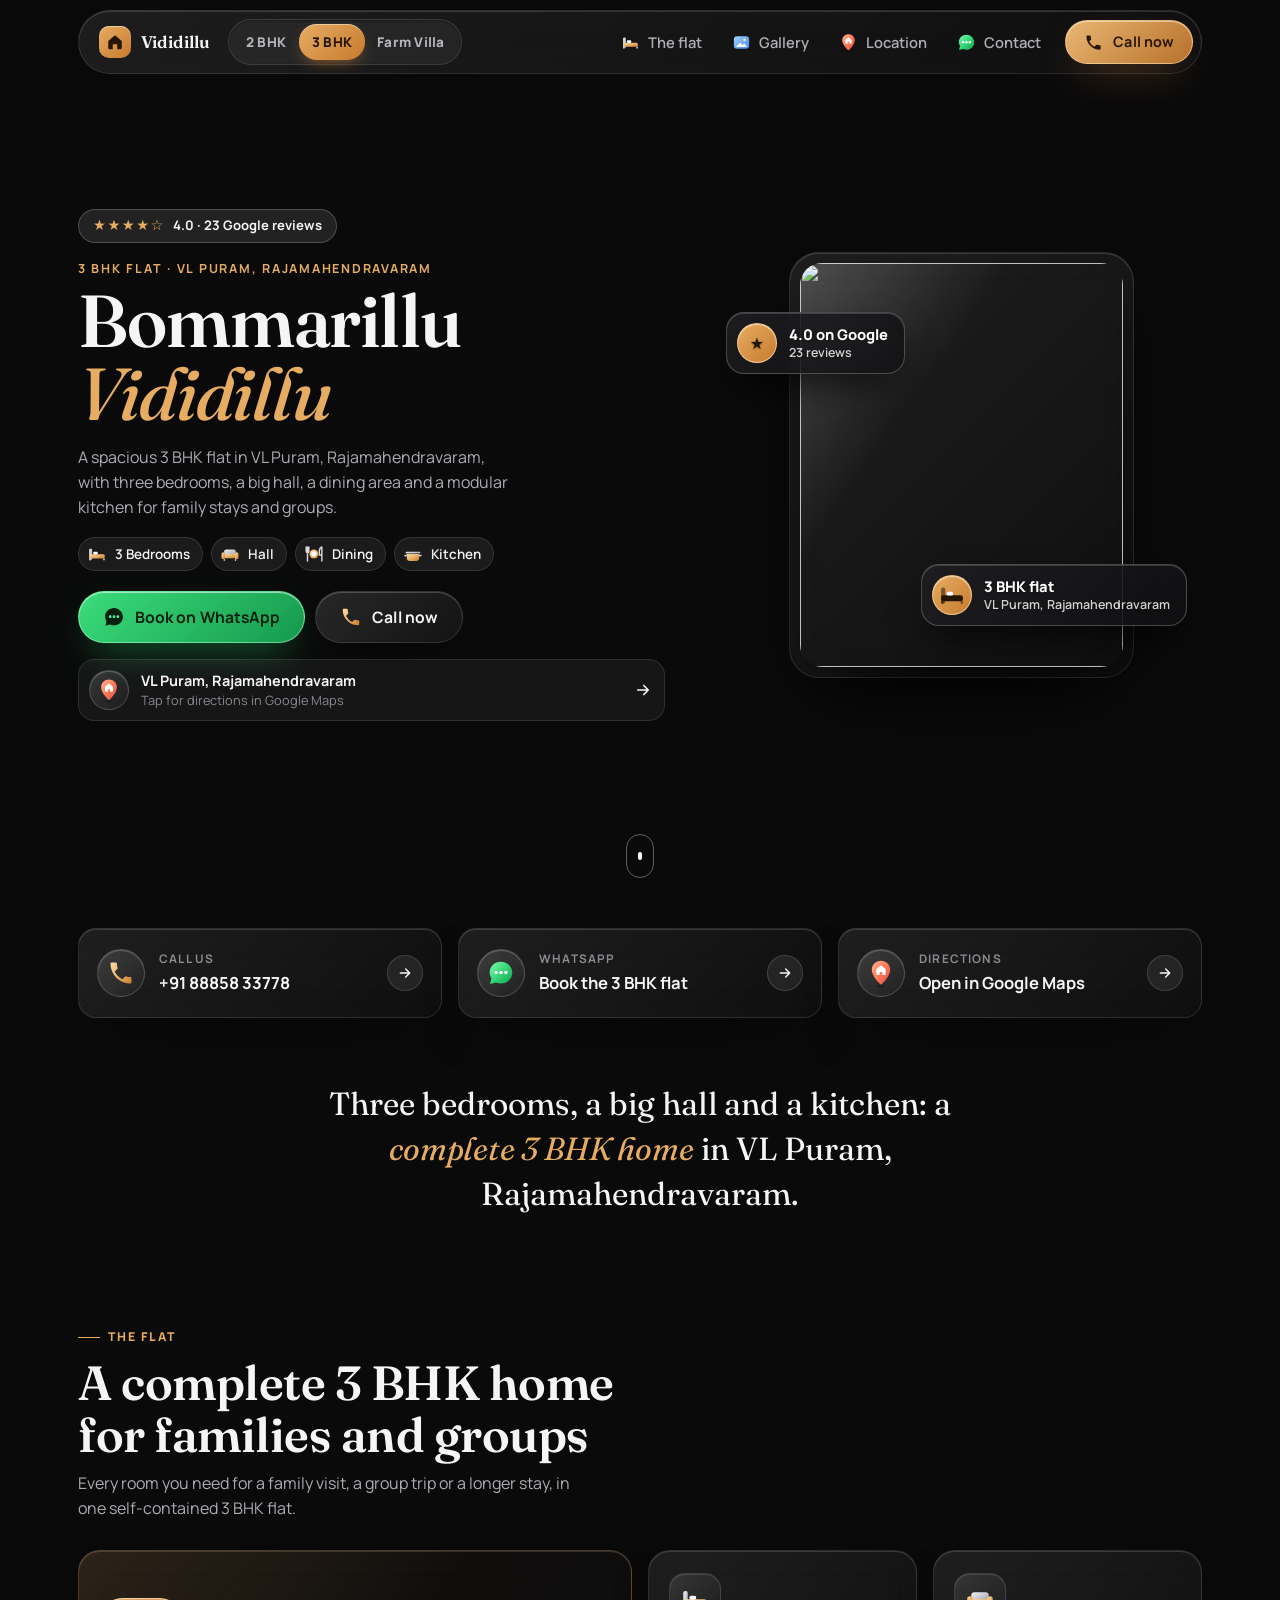
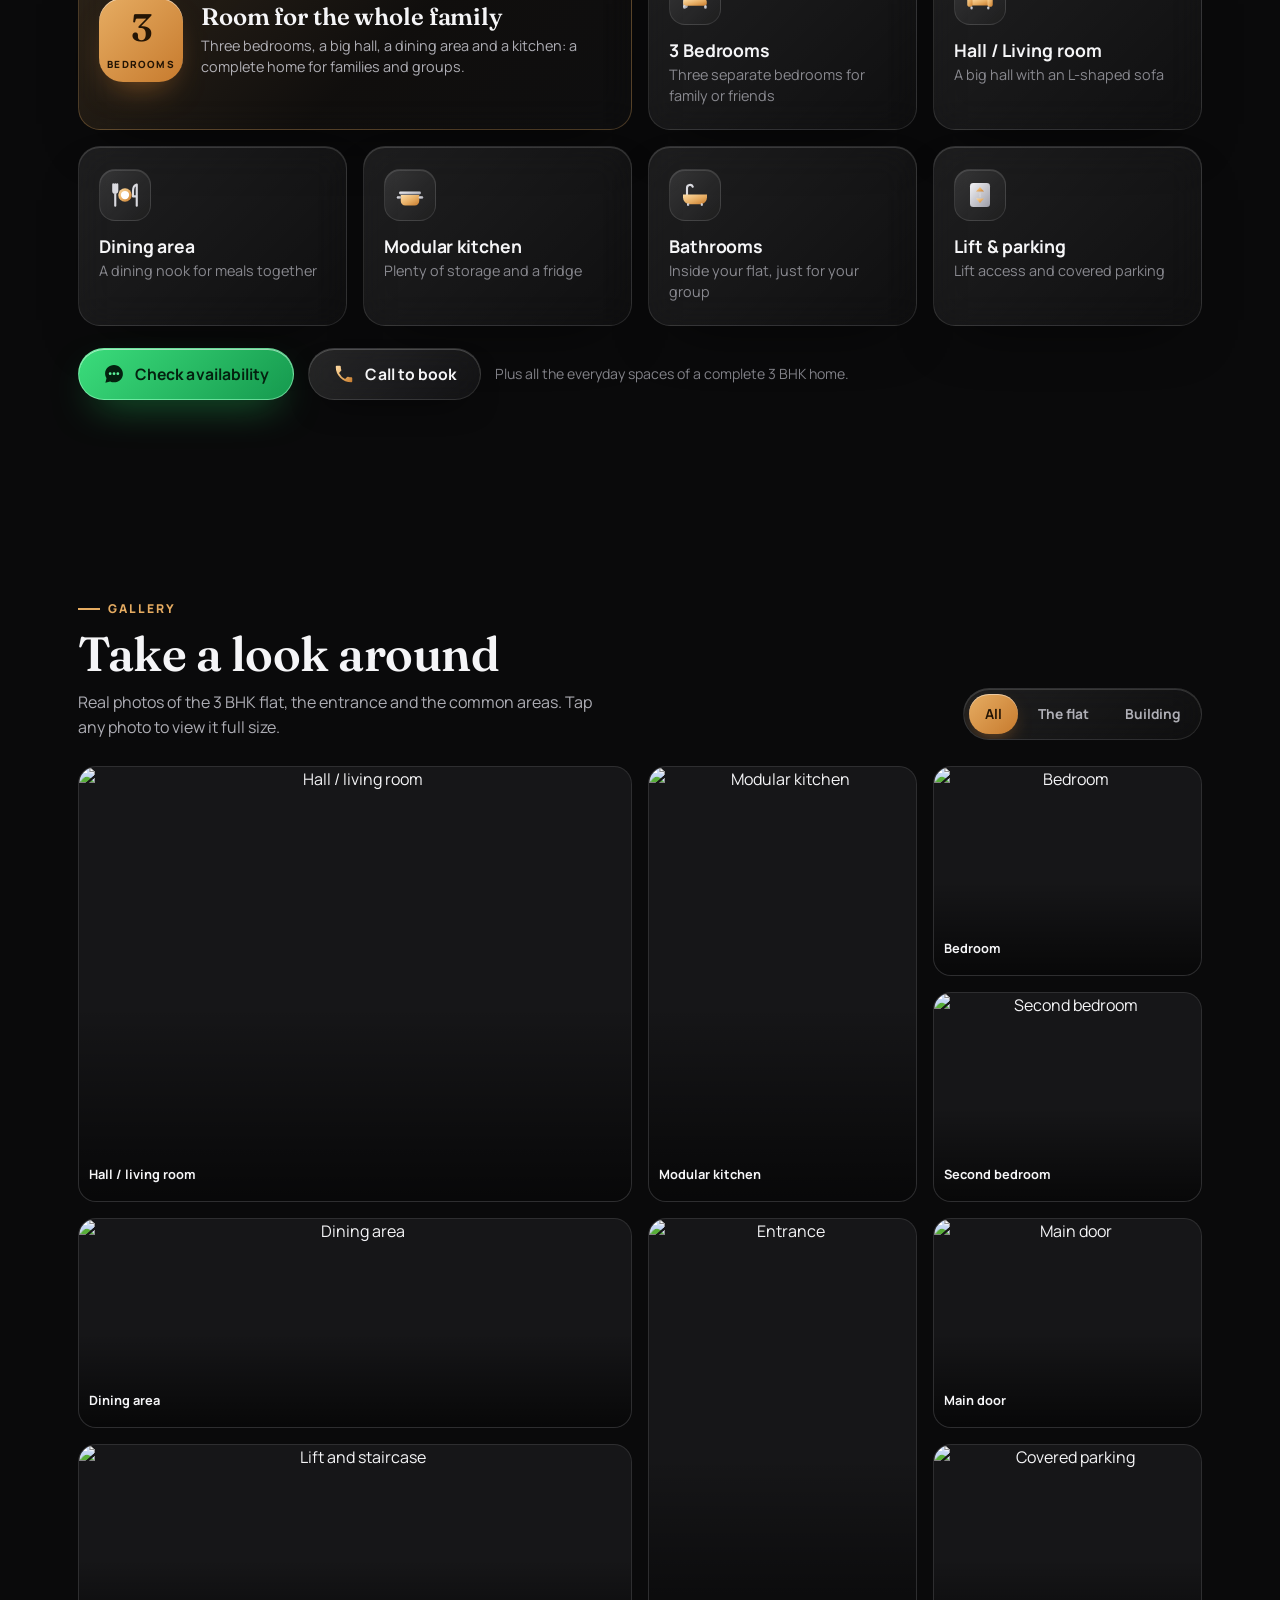
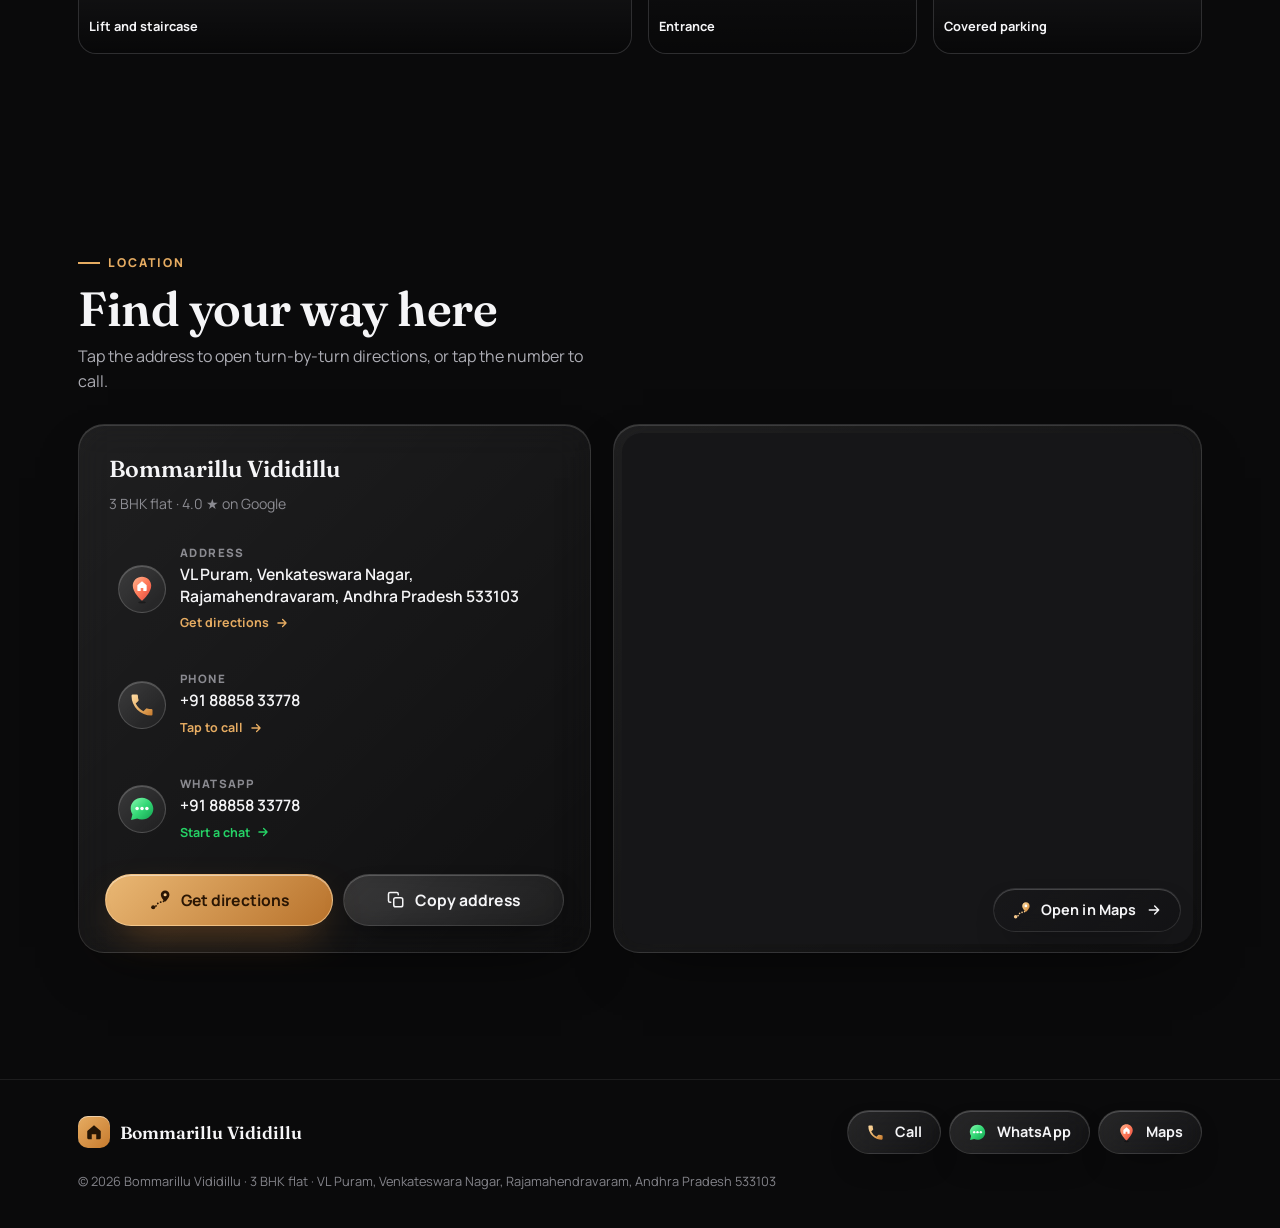
==== commit 5fb0e5e7: "Farm Villa: add Instagram photos, 3 bedrooms and rental details From @farmvilla_rjy: the night shot " ====
--- a/3bhk/index.html
+++ b/3bhk/index.html
@@ -532,7 +532,7 @@
     .float-chip .badge::after{display:none;}
     .float-chip .badge .stars{color:#241505 !important;}
     .float-chip .badge bm-icon{--ic-fill:#241505;--ic-fill2:rgba(36,21,5,.55);}
-    .float-chip.one{left:-64px;top:14%;animation:bob 6s ease-in-out infinite;}
+    .float-chip.one{left:-64px;top:var(--chip1-top,14%);animation:bob 6s ease-in-out infinite;}
     .float-chip.two{right:-54px;bottom:12%;animation:bob 7s ease-in-out -2s infinite;}
     @keyframes bob{0%,100%{translate:0 0;}50%{translate:0 -10px;}}
     .scroll-cue{display:grid;place-items:center;position:absolute;left:50%;bottom:22px;translate:-50% 0;width:28px;height:44px;border-radius:999px;border:1.5px solid rgba(255,255,255,.35);}
@@ -656,6 +656,7 @@
     transition:transform .25s var(--smooth), opacity .45s var(--ease), box-shadow .2s var(--smooth);
   }
   .g.tall{grid-row:span 2;}
+  @media (max-width:899px){.g.mtall{grid-row:span 2;}}
   @media (min-width:900px){.g.wide{grid-column:span 2;}}
   .g img{width:100%;height:100%;object-fit:cover;transition:transform 1.1s var(--ease), filter .6s var(--ease);}
   .g.has-crop{container-type:size;}
@@ -1102,7 +1103,10 @@
   var CAT = {"flat": "Inside the 3 BHK flat", "building": "Building"};
   var PHOTOS = [{"src": "https://lh3.googleusercontent.com/gps-cs-s/AHRPTWkqSA3uyT77w02LQq1BsaHoI0UXeM5ju9kZw_NqPIpJdGiLNIgcqX2oxjYsLgCAutDi71-nFzZ5j9SAHODNHQIIqWHqMWJ9gSXbOpCwLRBEpUkK0asphNzorDdzXYLJVp_-sC5y", "g": 1, "cat": "flat", "cap": "Hall / living room", "size": "wide tall", "pos": "45% 55%", "tw": 1600, "th": 1067}, {"src": "https://lh3.googleusercontent.com/gps-cs-s/AHRPTWl8rylTXskWhqPUFZqkBuKsVyfcUL2bH8K4HDT2fTfcrOhu-cFaFRYXSMTVBA4xjvPXytfhb1A5Rl9hzuxbuk_cfJVLAHBPQBqoIbXwWijPbUPG_RqIDEPlp75OhIMjb9b5rp5Cdw", "g": 1, "cat": "flat", "cap": "Modular kitchen", "size": "tall"}, {"src": "https://lh3.googleusercontent.com/gps-cs-s/AHRPTWnfNS15OMp-7yvAm_aW6GnblzX7_XYU_A-AS2grQVfhzJXhbCouT1qzR2KwRQbiysfxwUBFxHK6upahWQAs8fqMqnnaoRR9YI1wfj3p05V9-gwNCwrL6NlHYP4nqAMKTK3977_DOg", "g": 1, "cat": "flat", "cap": "Bedroom"}, {"src": "https://lh3.googleusercontent.com/gps-cs-s/AHRPTWljtS1Zk8mm-klKg3qWNCOwLaxvOImV9gFmwNIU-pIRU7OP3vJArQ8yvBkpJaFT26rIsvtwTerDZuJc0RvgLWjrMa9w3dhjNr11JJGGFHe4HDPA8N7lJkuGlm5BAUjH6OzyCylE", "g": 1, "cat": "flat", "cap": "Second bedroom"}, {"src": "https://lh3.googleusercontent.com/gps-cs-s/AHRPTWnENkmtl8u3fmnsrIENj0KS6qn0G9wRn-31A9LolvaaJYet9U1YQvVlBcQk5eOHvcWC3qmdvGK6nt2bS5HuBYBfAK73HsGGkYAWlQAutCTODlt9dksD3nXpySvgT1u_P4dJHBw", "g": 1, "cat": "flat", "cap": "Dining area", "size": "wide", "pos": "62% 60%", "tw": 1200, "th": 800}, {"src": "https://lh3.googleusercontent.com/gps-cs-s/AHRPTWm_yYZAQLPxqh_qDO9SbQBAqfhg8xXC_A_qbEjBIK0x9FftNzAp6t6GBoG_1bUPDf5JG_QIpw4kC9hKVCNA_W3J1tp5veGFkdjE7O4gBJjOtXdWnf4vAzOyxqc4LhcdHy0CSRs", "g": 1, "cat": "building", "cap": "Entrance", "size": "tall", "pos": "50% 50%", "tw": 1600, "th": 1067}, {"src": "https://lh3.googleusercontent.com/gps-cs-s/AHRPTWkTkbz1kmwswBEIpUS2odg2jpVeBZVoSsO4Zhgdz_Y-lUQJZTNIyQp77ulXBc4akkVpeDUu8UoQKXiLPGK-eftWwUZ_030zPZEV-urtW6nERYquVAp1SymzHlgGUGd6ZgM6IhAA", "g": 1, "cat": "flat", "cap": "Main door"}, {"src": "https://lh3.googleusercontent.com/gps-cs-s/AHRPTWmqO6YcIBUw-4Gucu1WxNNK1YwukGKVijrYqkwAHyvl3hR986rThUMImBveHIjV3XsRubnRzjNywuljLhx0tKX7AQV3By63v6kT_Wz02AlAjKxdRqMlhOQgUUiMG1bKpztE7XvU", "g": 1, "cat": "building", "cap": "Lift and staircase", "size": "wide", "pos": "40% 55%", "tw": 1200, "th": 800}, {"src": "https://lh3.googleusercontent.com/gps-cs-s/AHRPTWmskHYCTKAOB54nLmR3onzt6C67_eQTiPpkjSPgAcptHxNrD1qBM1usfqvrvCqNdq-2HD3KlTzxb8hPCCVi0qXsiHm5mdVVXHaUJHsJ0Ulwjs3rJPf13PNlahHvYXywxuFGE05z", "g": 1, "cat": "building", "cap": "Covered parking", "pos": "35% 60%"}];
 
-  function url(p, w, h){ return p.src + '=w' + w + '-h' + h + (p.g ? '-k-no-rj-l80' : '-no'); }
+  function url(p, w, h){
+    if (p.local) return (w > 900 || h > 900) ? p.src : (p.thumb || p.src);
+    return p.src + '=w' + w + '-h' + h + (p.g ? '-k-no-rj-l80' : '-no');
+  }
 
   /* Ripple */
   document.addEventListener('pointerdown', function(e){
@@ -1186,7 +1190,8 @@
     b.setAttribute('aria-label', 'View photo: ' + p.cap);
     var tall = /\btall\b/.test(p.size || '');
     var tw = p.tw || (p.crop ? 700 : (tall ? 600 : 800)), th = p.th || (p.crop ? 1520 : (tall ? 900 : 600));
-    var img = '<img loading="lazy" decoding="async" alt="' + p.cap + '" src="' + url(p, tw, th) + '"' + (p.pos ? ' style="object-position:' + p.pos + '"' : '') + '>';
+    var srcset = (p.local && p.thumb) ? ' srcset="' + p.thumb + ' 800w, ' + p.src + ' ' + (p.w || 1440) + 'w" sizes="(min-width: 900px) 560px, 50vw"' : '';
+    var img = '<img loading="lazy" decoding="async" alt="' + p.cap + '" src="' + url(p, tw, th) + '"' + srcset + (p.pos ? ' style="object-position:' + p.pos + '"' : '') + '>';
     if(p.crop){ b.className += ' has-crop'; img = '<span class="gcrop">' + img + '</span>'; }
     b.innerHTML = img + '<span class="cap"><span>' + p.cap + '</span><span class="zoom" aria-hidden="true"><svg width="15" height="15"><use href="#i-expand"/></svg></span></span>';
     grid.appendChild(b);
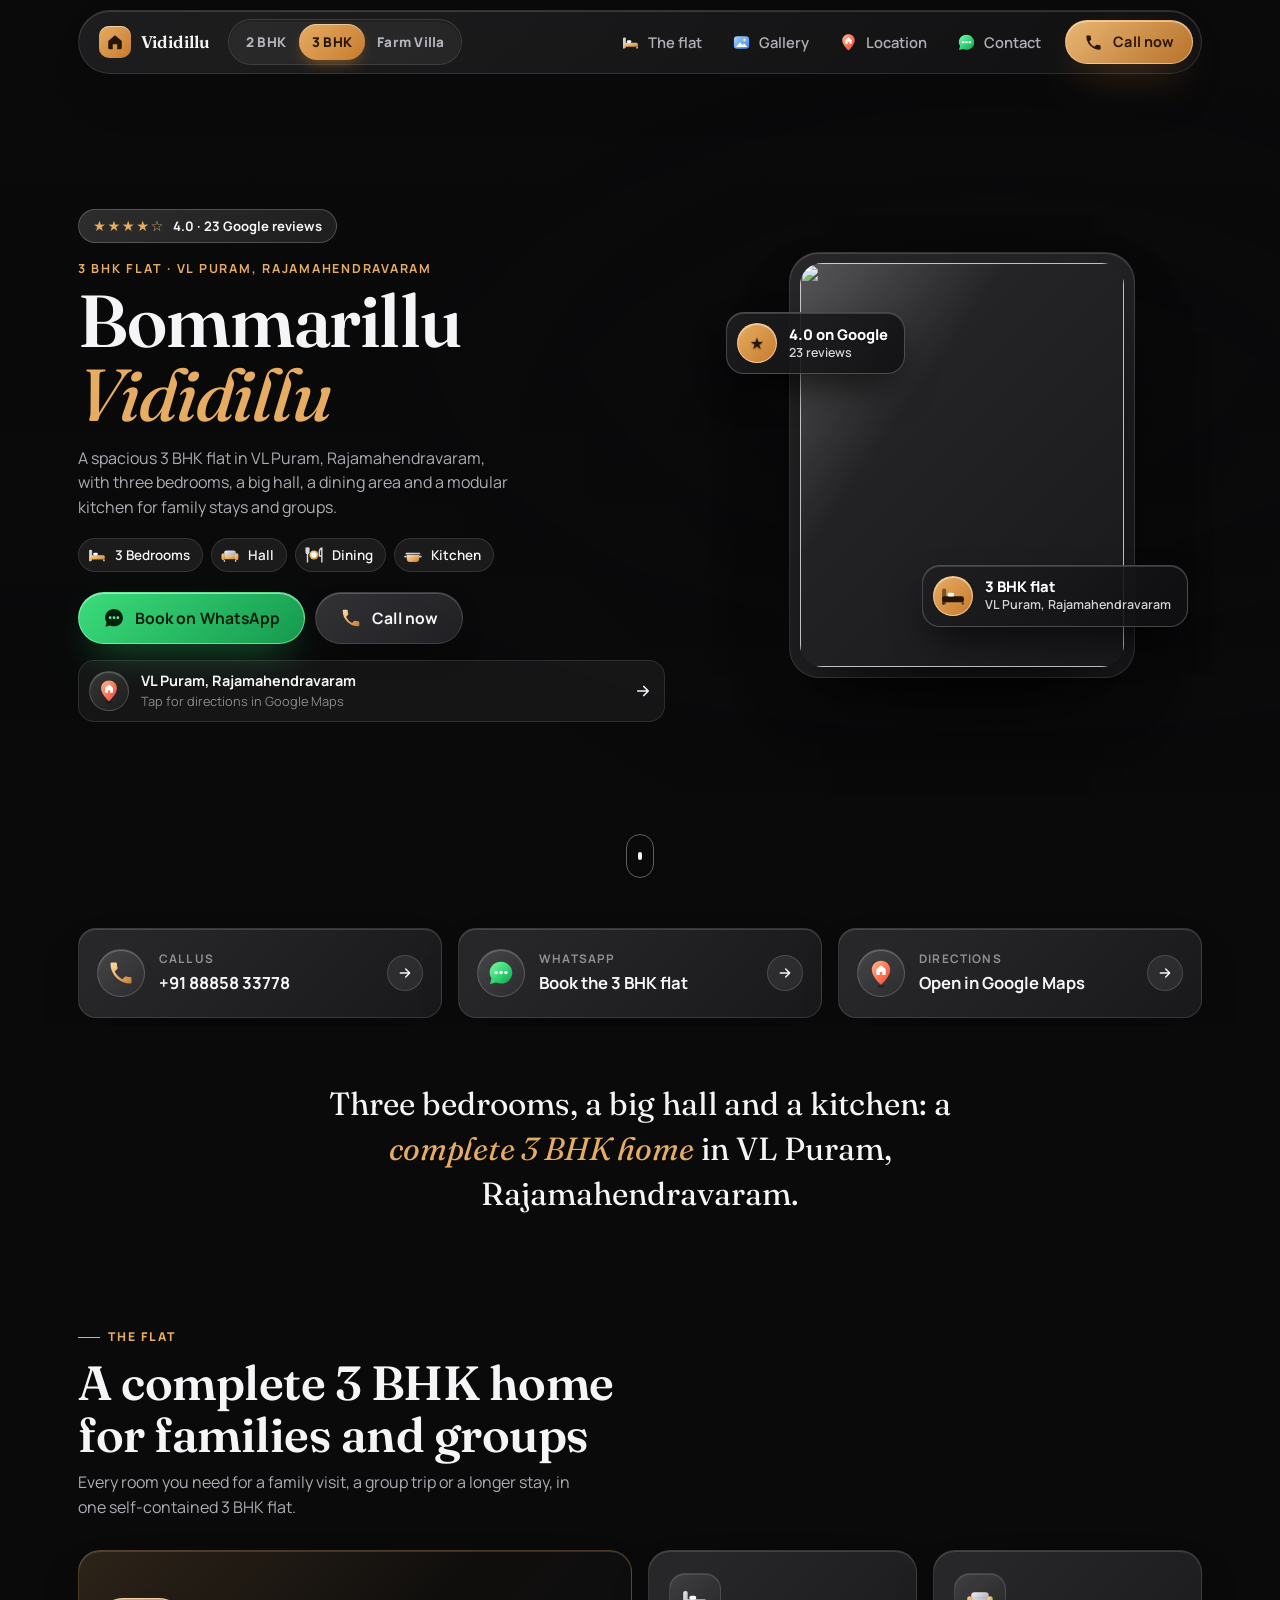
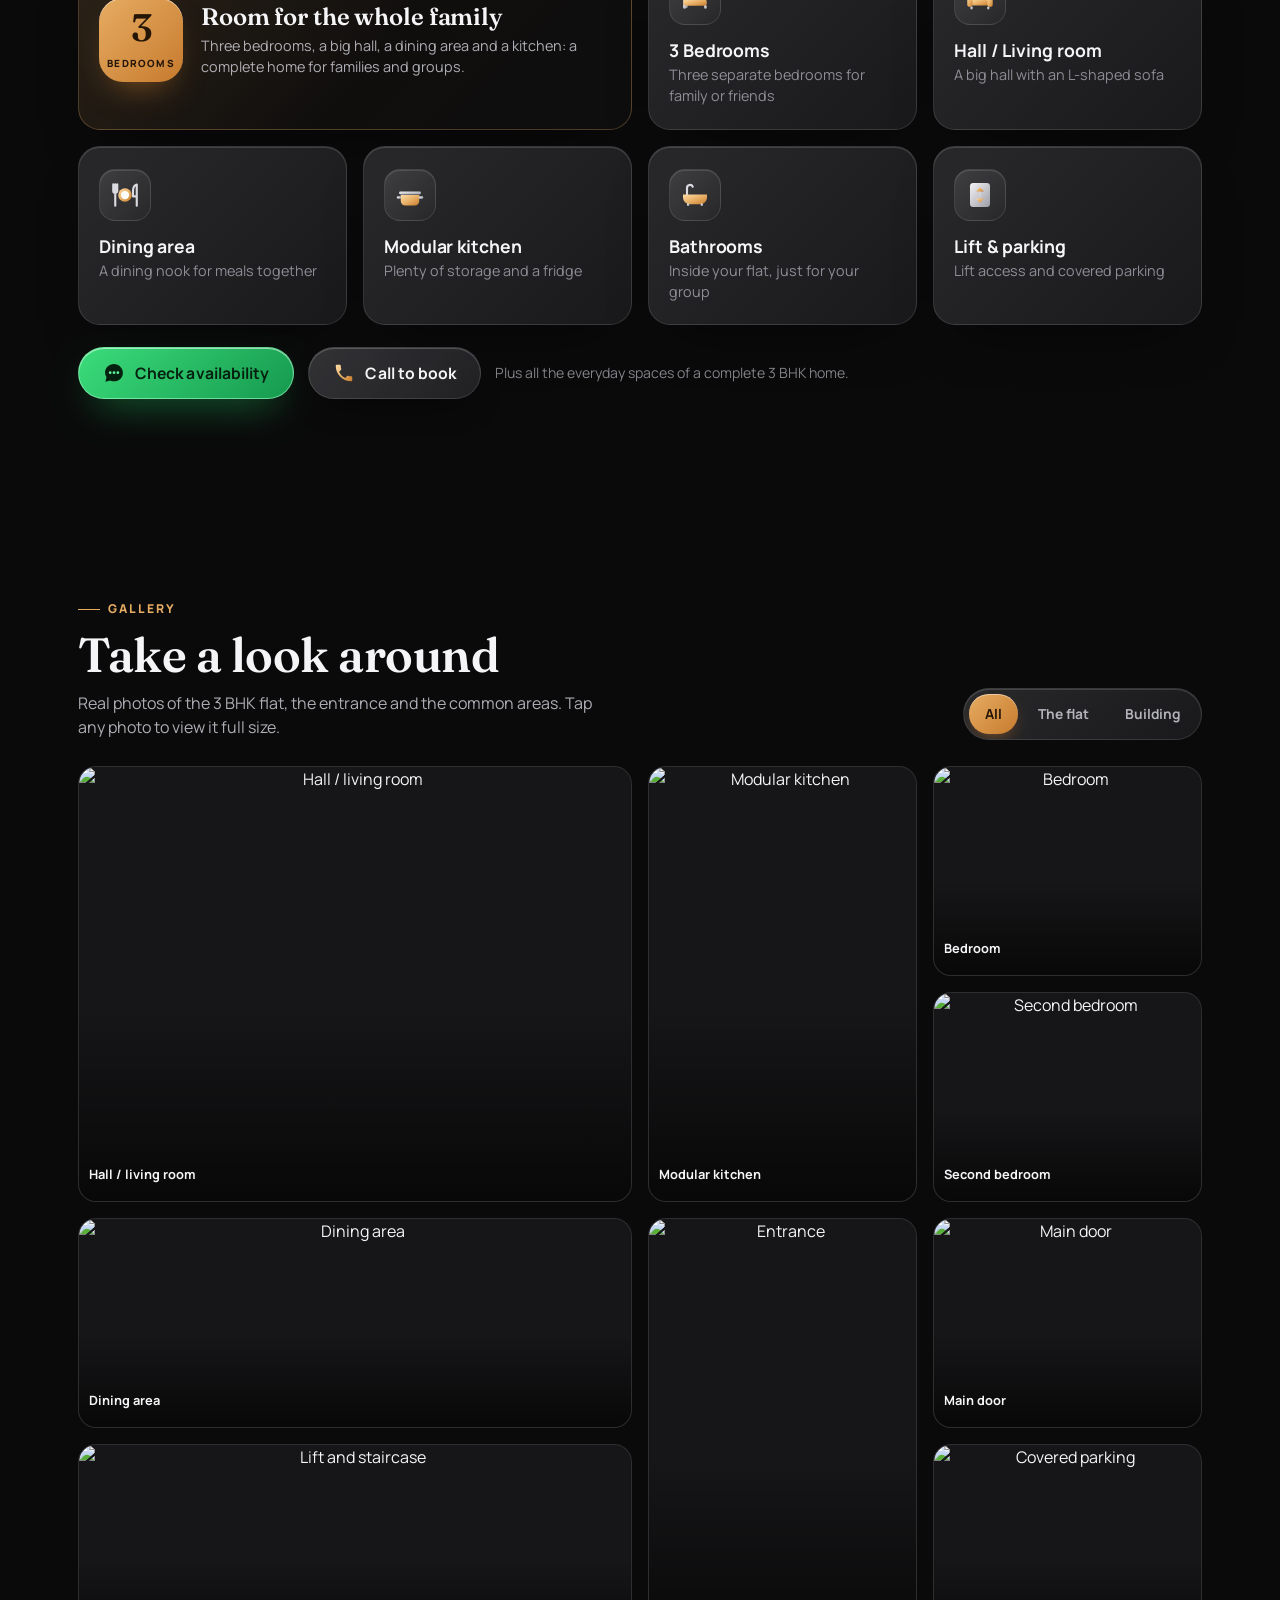
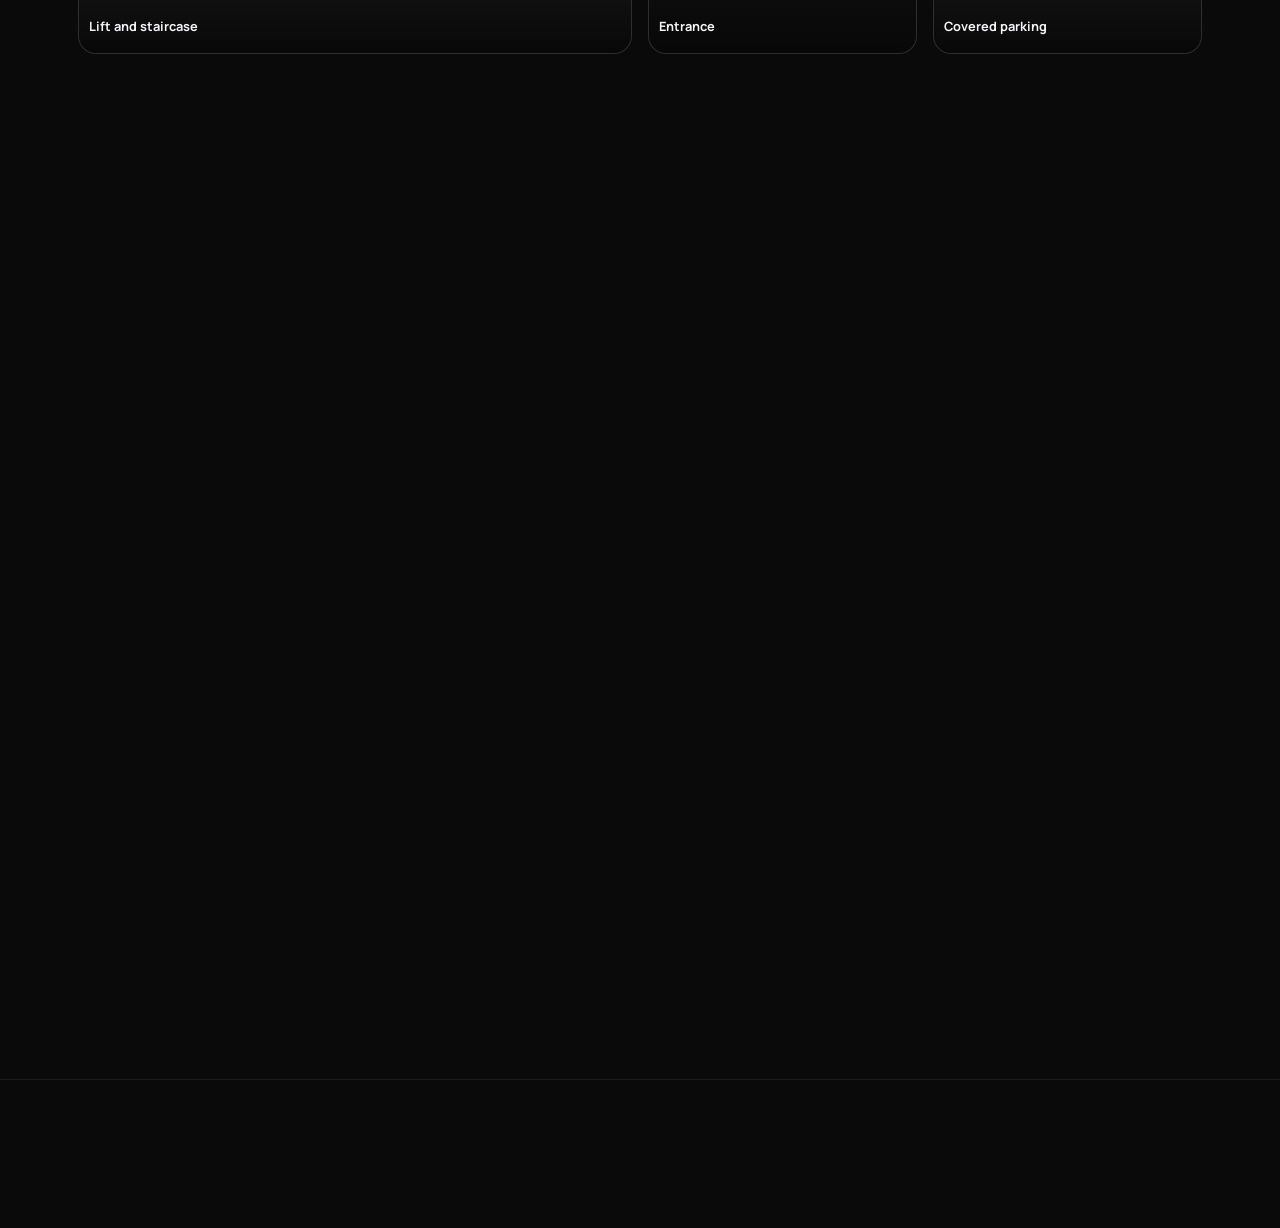
==== commit 1a437748: "Smooth out rendering and add livelier motion Backdrop blur ran on every button, card, chip and tile," ====
--- a/3bhk/index.html
+++ b/3bhk/index.html
@@ -58,6 +58,10 @@
     lift: '<svg viewBox="0 0 24 24" class="ai-spec ai-lift"><rect class="f2" x="4" y="2.4" width="16" height="19.2" rx="2.6"/><path class="f up" d="M12 5.6l3.2 3.6H8.8z"/><path class="f dn" d="M12 18.4l-3.2-3.6h6.4z"/><path class="ln" d="M12 10.6v2.8"/></svg>',
     shield: '<svg viewBox="0 0 24 24" class="ai-spec ai-shield"><path class="f" d="M12 2.4 4.4 5.3v5.9c0 4.7 3.2 8.8 7.6 10.4 4.4-1.6 7.6-5.7 7.6-10.4V5.3z"/><path class="ck" d="M8.4 12.2l2.5 2.5 4.8-5.1"/></svg>'
   };
+  // A cross-page transition the browser decides to skip (e.g. tab in the background) is not an error.
+  window.addEventListener('unhandledrejection', function(e){
+    if (e.reason && e.reason.name === 'AbortError' && /transition/i.test(e.reason.message || '')) e.preventDefault();
+  });
   ['pageswap', 'pagereveal'].forEach(function(type){
     window.addEventListener(type, function(e){
       var vt = e.viewTransition;
@@ -166,21 +170,21 @@
       radial-gradient(1000px 760px at -20% 40%, rgba(150,150,170,.09), transparent 62%),
       linear-gradient(180deg,var(--bg) 0%, var(--bg-2) 100%);
   }
-  .orb{position:absolute;border-radius:50%;opacity:.6;}
+  .orb{position:absolute;border-radius:50%;opacity:.6;will-change:transform;}
   .orb.a{width:46vmax;height:46vmax;left:-12vmax;top:55vh;background:radial-gradient(circle,rgba(160,160,180,.12),transparent 65%);animation:drift 22s ease-in-out infinite alternate;}
   .orb.b{width:38vmax;height:38vmax;right:-10vmax;top:120vh;background:radial-gradient(circle,rgba(230,172,98,.10),transparent 65%);animation:drift 28s ease-in-out infinite alternate-reverse;}
-  @keyframes drift{from{transform:translate3d(0,0,0) scale(1);}to{transform:translate3d(6vmax,-8vmax,0) scale(1.12);}}
+  @keyframes drift{from{transform:translate3d(0,0,0);}to{transform:translate3d(6vmax,-8vmax,0);}}
 
   /* ---------- Glass primitives ---------- */
+  /* Cards use a layered fill instead of backdrop blur: blur re-renders every frame and was the main source of lag. */
   .glass{
-    background:linear-gradient(135deg,var(--glass-1),var(--glass-2));
+    background:linear-gradient(135deg,var(--glass-1),var(--glass-2)), rgba(24,24,27,.82);
     border:1px solid var(--glass-line);
-    -webkit-backdrop-filter:blur(var(--blur)) saturate(150%);
-    backdrop-filter:blur(var(--blur)) saturate(150%);
     box-shadow:inset 0 1px 0 var(--glass-hi), 0 24px 60px -30px rgba(0,0,0,.75);
   }
-  @supports not ((backdrop-filter:blur(1px)) or (-webkit-backdrop-filter:blur(1px))){
-    .glass{background:rgba(28,28,30,.95);}
+  .nav-bar.glass{
+    background:linear-gradient(135deg,rgba(255,255,255,.08),rgba(255,255,255,.025)), rgba(14,14,16,.55);
+    -webkit-backdrop-filter:blur(12px);backdrop-filter:blur(12px);
   }
 
   /* ---------- Buttons ---------- */
@@ -190,9 +194,7 @@
     min-height:52px;padding:0 24px;border-radius:999px;
     font-weight:700;font-size:.98rem;letter-spacing:.005em;white-space:nowrap;
     cursor:pointer;border:1px solid var(--glass-line);
-    background:linear-gradient(135deg,rgba(255,255,255,.12),rgba(255,255,255,.04));
-    -webkit-backdrop-filter:blur(14px) saturate(160%);
-    backdrop-filter:blur(14px) saturate(160%);
+    background:linear-gradient(135deg,rgba(255,255,255,.12),rgba(255,255,255,.04)), rgba(28,28,31,.78);
     box-shadow:inset 0 1px 0 rgba(255,255,255,.2), 0 14px 34px -18px rgba(0,0,0,.9);
     transition:transform .2s var(--smooth), box-shadow .2s var(--smooth), background .2s var(--smooth), border-color .2s var(--smooth);
     -webkit-user-select:none;user-select:none;
@@ -347,10 +349,10 @@
   .nav-bar{
     display:flex;align-items:center;justify-content:space-between;gap:10px;
     height:60px;padding:0 8px 0 16px;border-radius:999px;
-    background:linear-gradient(135deg,rgba(255,255,255,.08),rgba(255,255,255,.025));
     transition:background .2s var(--smooth), box-shadow .2s var(--smooth);
-  }
-  .nav.scrolled .nav-bar{background:linear-gradient(135deg,rgba(24,24,26,.82),rgba(18,18,20,.7));}
+    transform:translateZ(0);
+  }
+  .nav.scrolled .nav-bar.glass{background:linear-gradient(135deg,rgba(255,255,255,.06),rgba(255,255,255,.02)), rgba(14,14,16,.82);}
   .brand{display:flex;align-items:center;gap:10px;font-family:var(--font-display);font-weight:600;font-size:1.06rem;white-space:nowrap;}
   .brand-mark{width:32px;height:32px;border-radius:10px;display:grid;place-items:center;background:linear-gradient(135deg,var(--brass),var(--brass-2));color:#241505;box-shadow:inset 0 1px 0 rgba(255,255,255,.5);}
   .nav-links{display:none;list-style:none;margin:0;padding:0;gap:2px;}
@@ -412,12 +414,12 @@
   ::view-transition-group(stay-pill){animation-duration:.2s;animation-timing-function:cubic-bezier(.2,.8,.2,1);}
 
   /* ---------- Drawer ---------- */
-  .scrim{position:fixed;inset:0;z-index:60;background:rgba(0,0,0,.6);opacity:0;pointer-events:none;transition:opacity .4s var(--ease);-webkit-backdrop-filter:blur(4px);backdrop-filter:blur(4px);}
+  .scrim{position:fixed;inset:0;z-index:60;background:rgba(0,0,0,.68);opacity:0;pointer-events:none;transition:opacity .25s var(--smooth);}
   .scrim.open{opacity:1;pointer-events:auto;}
   .drawer{
     position:fixed;z-index:70;left:10px;right:10px;top:calc(10px + var(--st));
     border-radius:var(--r-lg);padding:14px;
-    background:linear-gradient(160deg,rgba(40,40,44,.92),rgba(18,18,20,.92));
+    background:linear-gradient(160deg,rgba(40,40,44,.97),rgba(18,18,20,.97));
     transform:translateY(-16px) scale(.97);opacity:0;pointer-events:none;
     transition:transform .25s var(--smooth), opacity .35s var(--ease);
   }
@@ -444,6 +446,7 @@
     width:max(100cqw, calc(100cqh * var(--hero-w) / var(--hero-h)));
     transform:translate(-50%,-50%) scale(1.08);
     animation:heroZoom 16s var(--ease) forwards;
+    will-change:transform;
   }
   .hero-bg .shot img{object-position:var(--hero-pos);}
   @media (max-width:979px) and (orientation:portrait){
@@ -451,6 +454,8 @@
     .hero-bg .shot img{object-position:var(--hero-ppos);}
   }
   @keyframes heroZoom{to{transform:translate(-50%,-50%) scale(1);}}
+  .hero-bg .shot{translate:0 var(--py, 0px);}
+  .hero-card{will-change:transform,opacity;}
   .hero-veil{position:absolute;inset:0;z-index:-1;
     background:
       linear-gradient(180deg,rgba(10,10,11,.55) 0%,rgba(10,10,11,0) 22%,rgba(10,10,11,0) 38%,rgba(10,10,11,.8) 70%,var(--bg) 100%);
@@ -460,8 +465,7 @@
   .chip{
     display:inline-flex;align-items:center;gap:8px;min-height:34px;padding:0 14px;border-radius:999px;
     font-size:.82rem;font-weight:700;color:var(--ink);
-    background:rgba(255,255,255,.1);border:1px solid rgba(255,255,255,.2);
-    -webkit-backdrop-filter:blur(10px);backdrop-filter:blur(10px);
+    background:linear-gradient(135deg,rgba(255,255,255,.12),rgba(255,255,255,.06)), rgba(20,20,22,.7);border:1px solid rgba(255,255,255,.2);
     transition:background .2s var(--smooth), transform .25s var(--smooth);
   }
   a.chip:hover{background:rgba(255,255,255,.18);transform:translateY(-2px);}
@@ -471,7 +475,11 @@
     margin:0;font-family:var(--font-display);font-weight:600;
     font-size:clamp(2.35rem, 10vw, 4.6rem);line-height:1;letter-spacing:-.015em;
   }
-  .hero h1 em{font-style:italic;font-weight:500;color:var(--brass);}
+  .hero h1 em{font-style:italic;font-weight:500;color:var(--brass);
+    background:linear-gradient(110deg,var(--brass) 0%,var(--brass) 40%,#FFF1D6 50%,var(--brass) 60%,var(--brass) 100%);
+    background-size:250% 100%;-webkit-background-clip:text;background-clip:text;-webkit-text-fill-color:transparent;
+    animation:shine 7s linear 1.4s infinite;}
+  @keyframes shine{0%{background-position:120% 0}18%{background-position:-120% 0}100%{background-position:-120% 0}}
   .lede{margin:14px 0 0;color:var(--muted);font-size:1rem;max-width:44ch;}
   .hero-actions{display:grid;grid-template-columns:1fr 1fr;gap:10px;margin-top:20px;}
   .hero-actions .btn{padding:0 12px;}
@@ -504,7 +512,7 @@
   }
   @media (min-width:980px){
     .hero{align-items:center;}
-    .hero-bg .shot img{filter:blur(28px) saturate(110%) brightness(.55);}
+    .hero-bg .shot img{filter:brightness(.55);}
     .hero-bg .shot{transform:translate(-50%,-50%) scale(1.2);animation:none;}
     .hero-veil{background:
       radial-gradient(900px 600px at 78% 50%, rgba(10,10,11,.2), rgba(10,10,11,.78) 70%),
@@ -514,7 +522,7 @@
     .hero-visual{display:block;position:relative;justify-self:center;perspective:1200px;}
     .frame{
       position:relative;width:clamp(300px,27vw,390px);border-radius:30px;padding:10px;
-      transform-style:preserve-3d;transition:transform .6s var(--ease);
+      transform-style:preserve-3d;will-change:transform;
     }
     .frame .shot{border-radius:22px;box-shadow:0 40px 80px -30px rgba(0,0,0,.9);aspect-ratio:var(--frame-w) / var(--frame-h);}
     .frame .shot img{object-position:var(--frame-pos);}
@@ -552,7 +560,7 @@
   .tile{
     position:relative;isolation:isolate;overflow:hidden;
     display:flex;align-items:center;gap:14px;padding:16px 16px 16px 14px;border-radius:var(--r-md);
-    transition:transform .25s var(--smooth), border-color .2s var(--smooth), box-shadow .2s var(--smooth);
+    transition:transform .25s var(--smooth), border-color .2s var(--smooth), box-shadow .2s var(--smooth), opacity .9s var(--ease);
   }
   .tile::before{
     content:"";position:absolute;inset:0;z-index:-1;pointer-events:none;
@@ -572,6 +580,7 @@
   @media (min-width:760px){ .tiles{grid-template-columns:repeat(3,1fr);gap:16px;} .tile{padding:20px 18px;} }
 
   /* ---------- Sections ---------- */
+  .section,.quick,.welcome,footer{content-visibility:auto;contain-intrinsic-size:auto 700px;}
   .section{padding:64px 0;}
   @media (min-width:760px){.section{padding:96px 0;}}
   .kicker{display:inline-flex;align-items:center;gap:8px;font-size:.76rem;font-weight:800;letter-spacing:.16em;text-transform:uppercase;color:var(--brass);}
@@ -658,17 +667,18 @@
   .g.tall{grid-row:span 2;}
   @media (max-width:899px){.g.mtall{grid-row:span 2;}}
   @media (min-width:900px){.g.wide{grid-column:span 2;}}
-  .g img{width:100%;height:100%;object-fit:cover;transition:transform 1.1s var(--ease), filter .6s var(--ease);}
+  .g img{width:100%;height:100%;object-fit:cover;transition:transform .55s var(--smooth);}
   .g.has-crop{container-type:size;}
   .gcrop{position:absolute;left:50%;top:50%;overflow:hidden;aspect-ratio:var(--crop-ar);width:100%;width:max(100cqw, calc(100cqh * 1170 / 1804));transform:translate(-50%,-50%);}
   .gcrop img{object-position:var(--crop-pos);}
   .g::after{content:"";position:absolute;inset:0;background:linear-gradient(180deg,transparent 55%,rgba(0,0,0,.72));opacity:.9;transition:opacity .4s;}
-  .g .cap{position:absolute;z-index:1;left:10px;right:10px;bottom:10px;display:flex;align-items:center;justify-content:space-between;gap:8px;text-align:left;}
+  .g .cap{position:absolute;z-index:1;left:10px;right:10px;bottom:10px;display:flex;align-items:center;justify-content:space-between;gap:8px;text-align:left;transition:transform .35s var(--smooth);}
+  @media (hover:hover){.g:hover .cap{transform:translateY(-4px);}}
   .g .cap span{font-size:.8rem;font-weight:700;line-height:1.25;}
   .g .zoom{width:34px;height:34px;border-radius:50%;display:grid;place-items:center;flex:none;background:rgba(30,30,32,.6);border:1px solid rgba(255,255,255,.22);opacity:0;transform:scale(.6);transition:opacity .35s, transform .25s var(--smooth);}
   .g:active{transform:scale(.97);}
   @media (hover:hover){
-    .g:hover img{transform:scale(1.08);}
+    .g:hover img{transform:scale(1.06);}
     .g:hover .zoom{opacity:1;transform:none;}
     .g:hover{box-shadow:0 30px 60px -30px rgba(0,0,0,.9);}
   }
@@ -679,13 +689,13 @@
 
   /* ---------- Lightbox ---------- */
   .lb{position:fixed;inset:0;z-index:100;display:flex;align-items:center;justify-content:center;padding:calc(64px + var(--st)) 12px calc(96px + var(--sb));
-    background:rgba(0,0,0,.86);-webkit-backdrop-filter:blur(18px);backdrop-filter:blur(18px);
+    background:rgba(0,0,0,.94);
     opacity:0;visibility:hidden;transition:opacity .35s var(--ease), visibility 0s linear .35s;}
   .lb.open{opacity:1;visibility:visible;transition:opacity .35s var(--ease);}
   .lb-img{max-width:100%;max-height:100%;border-radius:16px;box-shadow:0 40px 90px -30px rgba(0,0,0,.9);transform:scale(.94);opacity:0;transition:transform .25s var(--smooth), opacity .35s var(--ease);object-fit:cover;}
   .lb.open .lb-img.ready{transform:none;opacity:1;}
   .lb-btn{position:absolute;width:48px;height:48px;border-radius:50%;display:grid;place-items:center;cursor:pointer;
-    background:rgba(255,255,255,.1);border:1px solid rgba(255,255,255,.22);-webkit-backdrop-filter:blur(12px);backdrop-filter:blur(12px);
+    background:rgba(40,40,44,.85);border:1px solid rgba(255,255,255,.22);
     transition:background .2s var(--smooth), transform .25s var(--smooth);}
   .lb-btn:hover{background:rgba(255,255,255,.2);}
   .lb-btn:active{transform:scale(.9);}
@@ -775,6 +785,11 @@
   .js .reveal{opacity:0;transform:translateY(28px);transition:opacity .9s var(--ease), transform .9s var(--ease);}
   .js .reveal.in{opacity:1;transform:none;}
   .js .reveal.r2{transition-delay:.08s}.js .reveal.r3{transition-delay:.16s}
+  .js .reveal[style*="--rd"]{transition-delay:var(--rd);}
+  .js .grid .g{opacity:0;transform:translateY(22px) scale(.97);}
+  .js .grid.in .g{animation:gIn .55s var(--smooth) both;animation-delay:var(--d,0s);}
+  @keyframes gIn{to{opacity:1;transform:none;}}
+  .grid.in .g.pop{animation:pop .25s var(--smooth) both;}
 
   @media (prefers-reduced-motion:reduce){
     @view-transition{navigation:none;}
@@ -859,7 +874,7 @@
 <!-- Hero -->
 <section class="hero" id="top">
   <div class="hero-bg" aria-hidden="true">
-    <div class="shot"><picture><source media="(max-width: 979px) and (orientation: portrait)" srcset="https://lh3.googleusercontent.com/gps-cs-s/AHRPTWm_yYZAQLPxqh_qDO9SbQBAqfhg8xXC_A_qbEjBIK0x9FftNzAp6t6GBoG_1bUPDf5JG_QIpw4kC9hKVCNA_W3J1tp5veGFkdjE7O4gBJjOtXdWnf4vAzOyxqc4LhcdHy0CSRs=w1080-h1920-fcrop64=1,50000000b000ffff-k-no-rj-l78"><img src="https://lh3.googleusercontent.com/gps-cs-s/AHRPTWm_yYZAQLPxqh_qDO9SbQBAqfhg8xXC_A_qbEjBIK0x9FftNzAp6t6GBoG_1bUPDf5JG_QIpw4kC9hKVCNA_W3J1tp5veGFkdjE7O4gBJjOtXdWnf4vAzOyxqc4LhcdHy0CSRs=w1800-h1200-k-no-rj-l78" alt="" width="1800" height="1200" fetchpriority="high" decoding="async"></picture></div>
+    <div class="shot"><picture><source media="(min-width: 980px)" srcset="https://lh3.googleusercontent.com/gps-cs-s/AHRPTWm_yYZAQLPxqh_qDO9SbQBAqfhg8xXC_A_qbEjBIK0x9FftNzAp6t6GBoG_1bUPDf5JG_QIpw4kC9hKVCNA_W3J1tp5veGFkdjE7O4gBJjOtXdWnf4vAzOyxqc4LhcdHy0CSRs=w64-h64-k-no-rj"><source media="(max-width: 979px) and (orientation: portrait)" srcset="https://lh3.googleusercontent.com/gps-cs-s/AHRPTWm_yYZAQLPxqh_qDO9SbQBAqfhg8xXC_A_qbEjBIK0x9FftNzAp6t6GBoG_1bUPDf5JG_QIpw4kC9hKVCNA_W3J1tp5veGFkdjE7O4gBJjOtXdWnf4vAzOyxqc4LhcdHy0CSRs=w1080-h1920-fcrop64=1,50000000b000ffff-k-no-rj-l78"><img src="https://lh3.googleusercontent.com/gps-cs-s/AHRPTWm_yYZAQLPxqh_qDO9SbQBAqfhg8xXC_A_qbEjBIK0x9FftNzAp6t6GBoG_1bUPDf5JG_QIpw4kC9hKVCNA_W3J1tp5veGFkdjE7O4gBJjOtXdWnf4vAzOyxqc4LhcdHy0CSRs=w1800-h1200-k-no-rj-l78" alt="" width="1800" height="1200" fetchpriority="high" decoding="async"></picture></div>
   </div>
   <div class="hero-veil"></div>
 
@@ -955,7 +970,7 @@
         <span class="ic"><bm-icon name="bed"></bm-icon></span>
         <div><h3>3 Bedrooms</h3><p>Three separate bedrooms for family or friends</p></div>
       </article>
-      <article class="spec glass reveal r2">
+      <article class="spec glass reveal">
         <span class="ic"><bm-icon name="sofa"></bm-icon></span>
         <div><h3>Hall / Living room</h3><p>A big hall with an L-shaped sofa</p></div>
       </article>
@@ -963,11 +978,11 @@
         <span class="ic"><bm-icon name="dine"></bm-icon></span>
         <div><h3>Dining area</h3><p>A dining nook for meals together</p></div>
       </article>
-      <article class="spec glass reveal r2">
+      <article class="spec glass reveal">
         <span class="ic"><bm-icon name="kitchen"></bm-icon></span>
         <div><h3>Modular kitchen</h3><p>Plenty of storage and a fridge</p></div>
       </article>
-      <article class="spec glass reveal r3">
+      <article class="spec glass reveal">
         <span class="ic"><bm-icon name="bath"></bm-icon></span>
         <div><h3>Bathrooms</h3><p>Inside your flat, just for your group</p></div>
       </article>
@@ -1126,9 +1141,16 @@
   var fab = document.getElementById('fab');
   var ticking = false;
   var tipShown = false;
+  var heroBg = document.querySelector('.hero-bg .shot');
+  var heroCard = document.querySelector('.hero-card');
   function onScroll(){
     var y = window.scrollY;
     nav.classList.toggle('scrolled', y > 40);
+    if(!reduce && y < window.innerHeight){
+      heroBg.style.setProperty('--py', (y * .28).toFixed(1) + 'px');
+      heroCard.style.transform = 'translateY(' + (y * .12).toFixed(1) + 'px)';
+      heroCard.style.opacity = Math.max(0, 1 - y / (window.innerHeight * .85)).toFixed(3);
+    }
     var showFab = y > window.innerHeight * 0.55;
     fab.classList.toggle('show', showFab);
     if (showFab && !tipShown) {
@@ -1329,22 +1351,56 @@
   var tilt = document.getElementById('tilt');
   if(tilt && finePointer && !reduce){
     var hero = document.getElementById('top');
+    var tx = 0, ty = 0, cx = 0, cy = 0, tiltRaf = 0;
+    function tiltStep(){
+      cx += (tx - cx) * .12; cy += (ty - cy) * .12;
+      tilt.style.transform = 'rotateY(' + cx.toFixed(2) + 'deg) rotateX(' + cy.toFixed(2) + 'deg)';
+      if(Math.abs(tx - cx) > .02 || Math.abs(ty - cy) > .02) tiltRaf = requestAnimationFrame(tiltStep); else tiltRaf = 0;
+    }
+    function tiltTo(x, y){ tx = x; ty = y; if(!tiltRaf) tiltRaf = requestAnimationFrame(tiltStep); }
     hero.addEventListener('pointermove', function(e){
       var r = hero.getBoundingClientRect();
-      var x = (e.clientX - r.left) / r.width - .5;
-      var y = (e.clientY - r.top) / r.height - .5;
-      tilt.style.transform = 'rotateY(' + (x * 12) + 'deg) rotateX(' + (-y * 10) + 'deg)';
+      tiltTo(((e.clientX - r.left) / r.width - .5) * 14, -((e.clientY - r.top) / r.height - .5) * 12);
     });
-    hero.addEventListener('pointerleave', function(){ tilt.style.transform = ''; });
+    hero.addEventListener('pointerleave', function(){ tiltTo(0, 0); });
   }
 
   /* Reveal on scroll */
-  var reveals = document.querySelectorAll('.reveal');
+  document.querySelectorAll('.flat-grid, .tiles').forEach(function(group){
+    group.querySelectorAll('.reveal').forEach(function(el, i){ el.style.setProperty('--rd', (i * 70) + 'ms'); });
+  });
+  grid.querySelectorAll('.g').forEach(function(el, i){ el.style.setProperty('--d', (i * 55) + 'ms'); });
+  function countUp(el){
+    var raw = el.textContent.trim(), num = parseFloat(raw);
+    if(isNaN(num)) return;
+    var dec = (raw.split('.')[1] || '').length, t0 = performance.now(), dur = 900;
+    (function tick(t){
+      var k = Math.min(1, (t - t0) / dur); k = 1 - Math.pow(1 - k, 3);
+      el.textContent = (num * k).toFixed(dec);
+      if(k < 1) requestAnimationFrame(tick); else el.textContent = raw;
+    })(t0);
+    setTimeout(function(){ el.textContent = raw; }, dur + 100);
+  }
+  var reveals = Array.prototype.slice.call(document.querySelectorAll('.reveal, .grid'));
+  function revealNow(el){
+    if(el.classList.contains('in')) return;
+    el.classList.add('in');
+    var stat = el.querySelector('.stat b'); if(stat && !reduce) countUp(stat);
+  }
   if('IntersectionObserver' in window && !reduce){
     var io = new IntersectionObserver(function(entries){
-      entries.forEach(function(en){ if(en.isIntersecting){ en.target.classList.add('in'); io.unobserve(en.target); } });
+      entries.forEach(function(en){ if(en.isIntersecting){ revealNow(en.target); io.unobserve(en.target); } });
     }, {rootMargin:'0px 0px -8% 0px', threshold:.08});
     reveals.forEach(function(el){ io.observe(el); });
+    // Safety net: anything already on screen after a scroll is revealed even if the observer is late.
+    window.addEventListener('scroll', function(){
+      var vh = window.innerHeight;
+      reveals = reveals.filter(function(el){
+        if(el.classList.contains('in')) return false;
+        if(el.getBoundingClientRect().top < vh * .92){ revealNow(el); io.unobserve(el); return false; }
+        return true;
+      });
+    }, {passive:true});
   } else {
     reveals.forEach(function(el){ el.classList.add('in'); });
   }
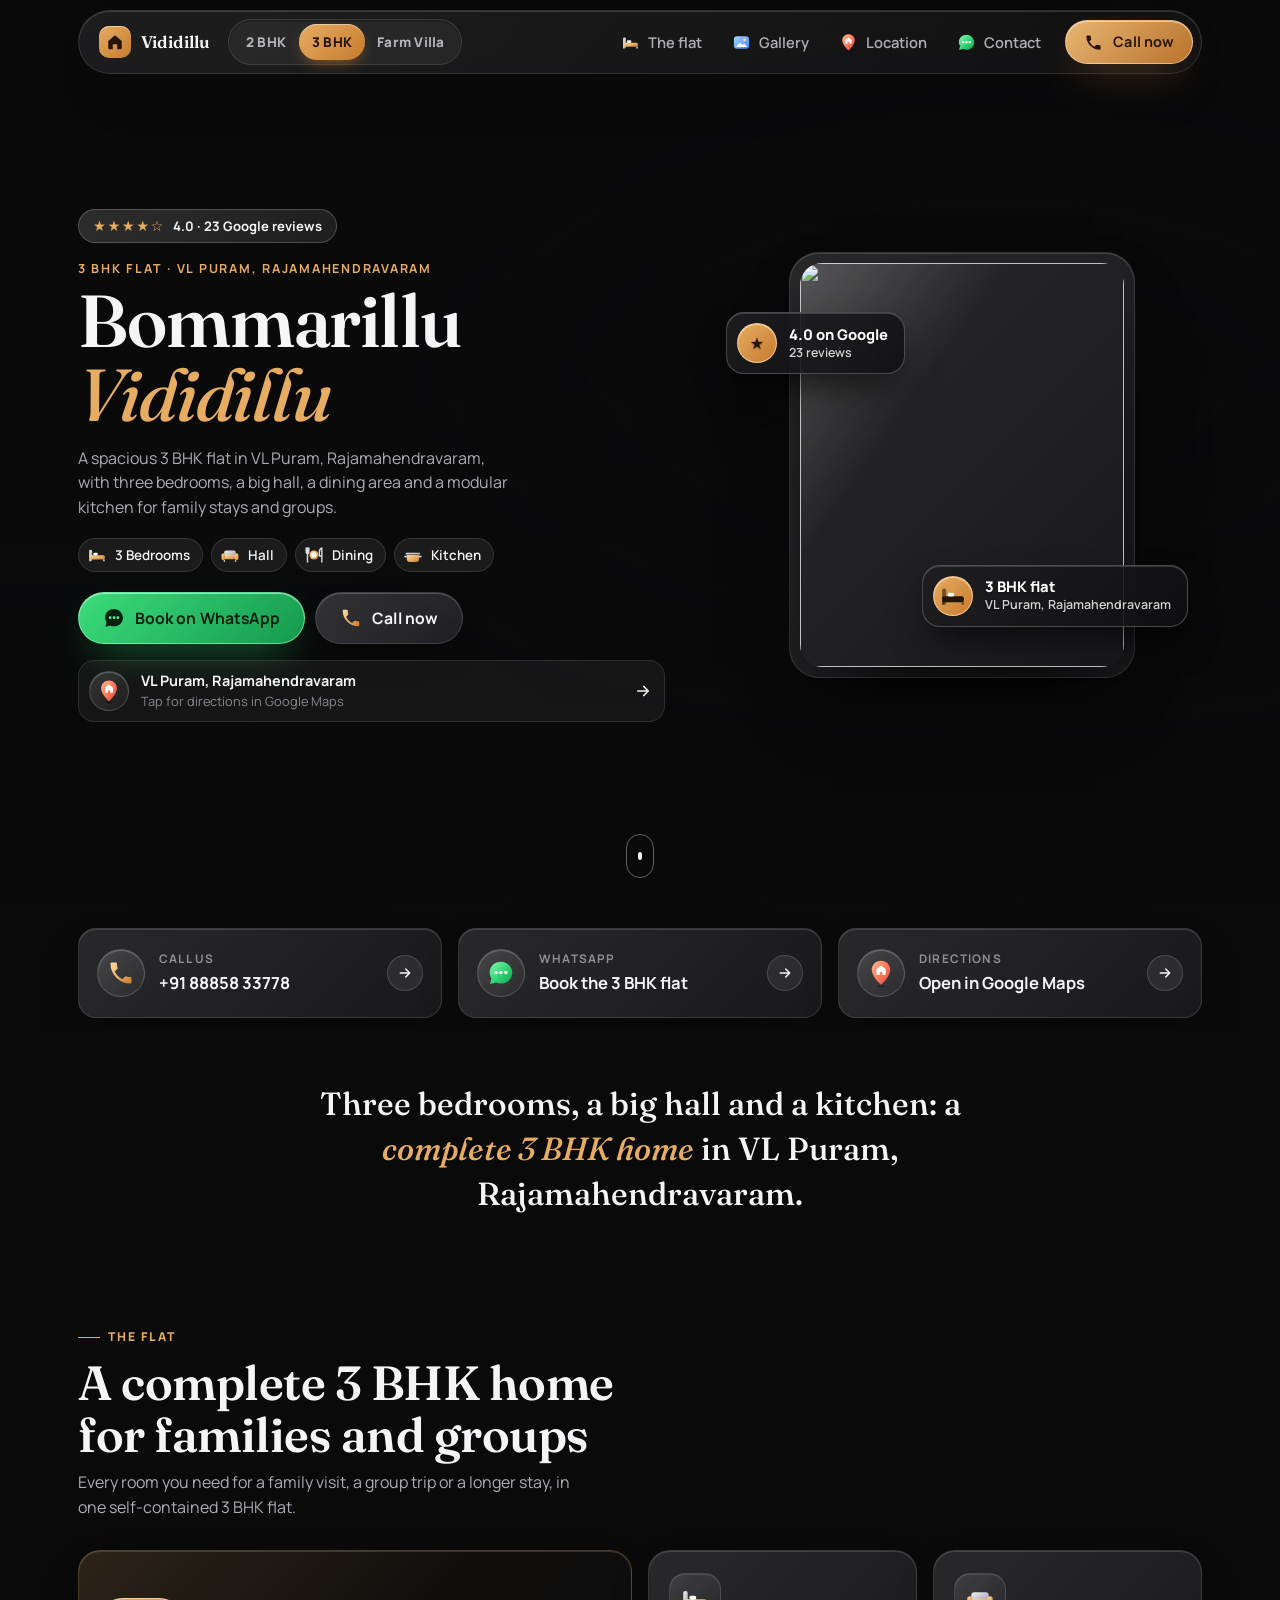
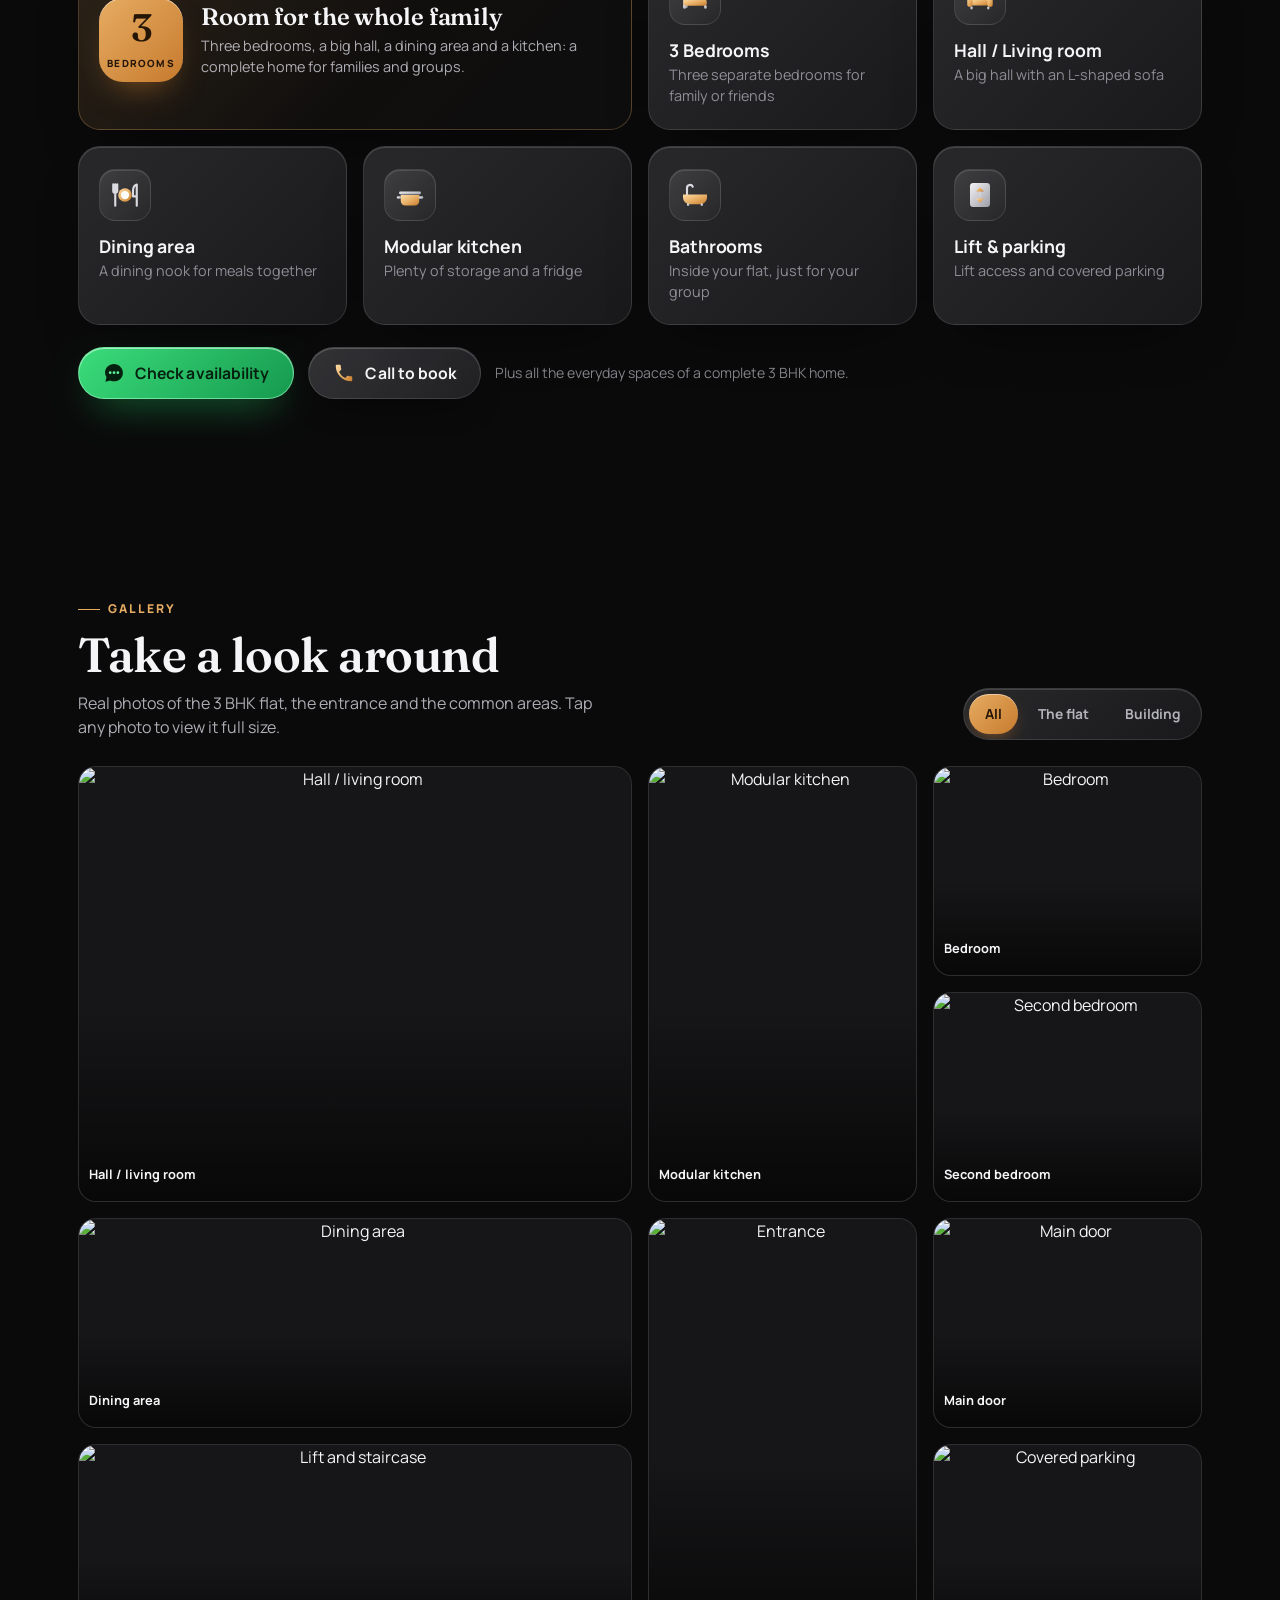
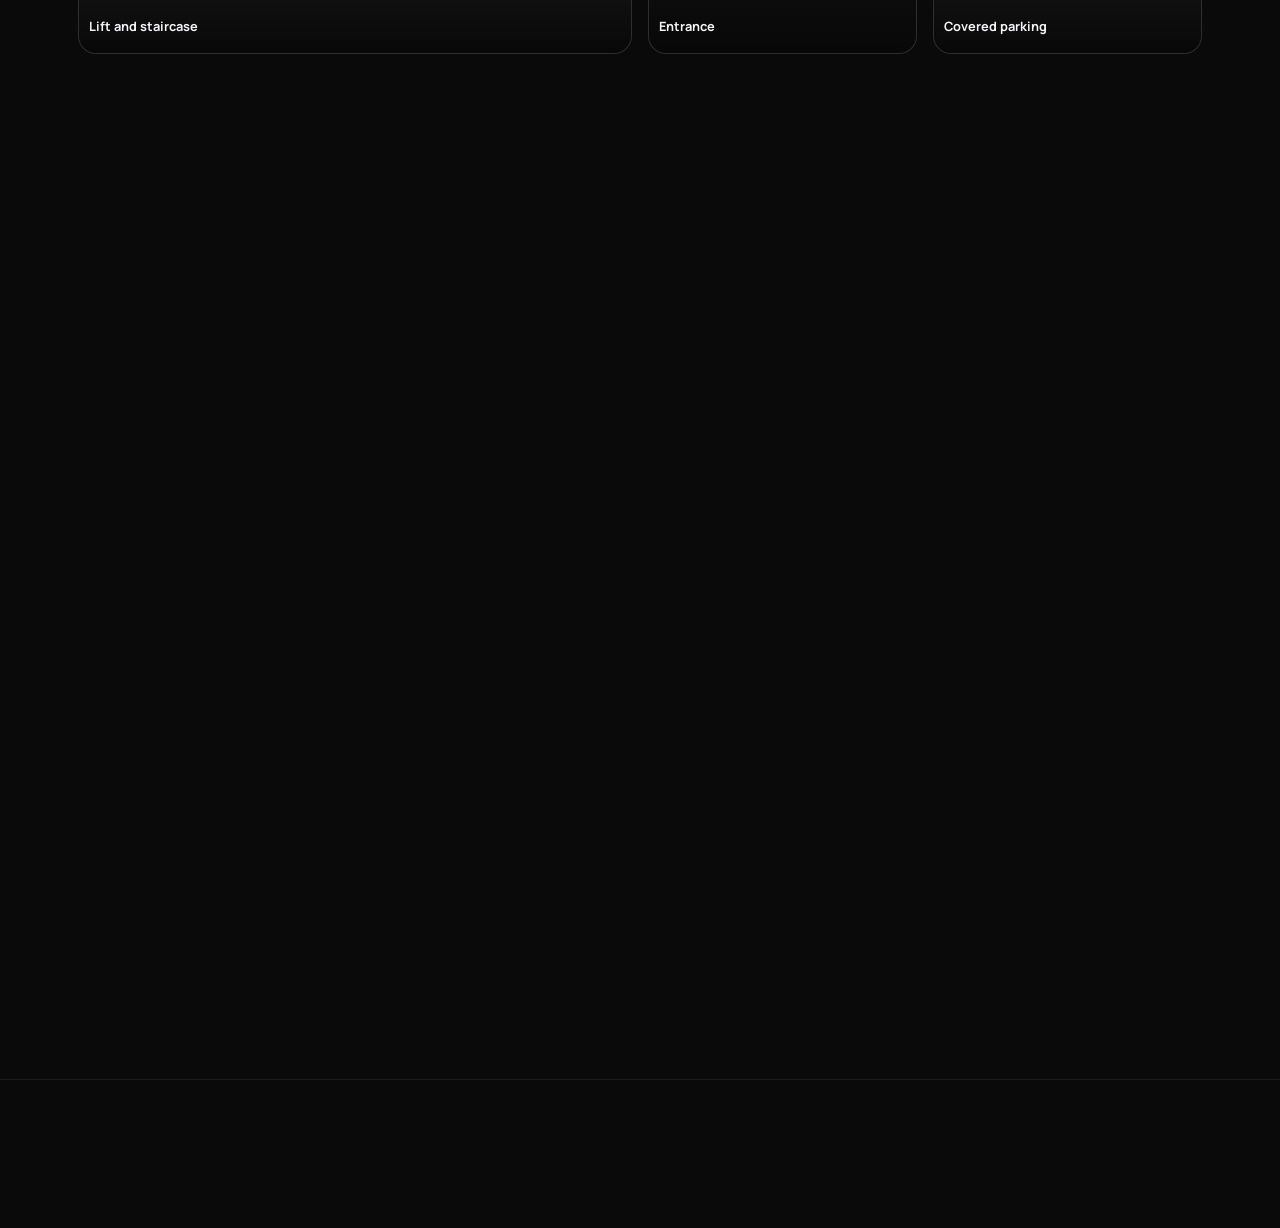
==== commit 6e9c10d9: "Remove switch flicker, night hero on mobile, faster loads Fonts are now self-hosted, preloaded and f" ====
--- a/3bhk/index.html
+++ b/3bhk/index.html
@@ -25,9 +25,9 @@
 <script type="speculationrules">
 {"prerender": [{"source": "list", "urls": ["../", "../farm-villa/"], "eagerness": "moderate"}]}
 </script>
-<link rel="preconnect" href="https://fonts.googleapis.com">
-<link rel="preconnect" href="https://fonts.gstatic.com" crossorigin>
-<link href="https://fonts.googleapis.com/css2?family=Fraunces:ital,opsz,wght@0,9..144,500;0,9..144,600;1,9..144,500&family=Manrope:wght@400;500;600;700;800&display=swap" rel="stylesheet">
+<link rel="preload" as="font" type="font/woff2" href="../assets/fonts/manrope.woff2" crossorigin>
+<link rel="preload" as="font" type="font/woff2" href="../assets/fonts/fraunces.woff2" crossorigin>
+<link rel="preload" as="font" type="font/woff2" href="../assets/fonts/fraunces-italic.woff2" crossorigin>
 <script>
 document.documentElement.classList.add('js');
 (function(){
@@ -111,6 +111,9 @@
 }
 </script>
 <style>
+  @font-face{font-family:'Manrope';font-style:normal;font-weight:400 800;font-display:optional;src:url(../assets/fonts/manrope.woff2) format('woff2');}
+  @font-face{font-family:'Fraunces';font-style:normal;font-weight:500 600;font-display:optional;src:url(../assets/fonts/fraunces.woff2) format('woff2');}
+  @font-face{font-family:'Fraunces';font-style:italic;font-weight:500;font-display:optional;src:url(../assets/fonts/fraunces-italic.woff2) format('woff2');}
   :root{
     --bg:#0A0A0B;
     --bg-2:#0E0E10;
@@ -452,6 +455,9 @@
   @media (max-width:979px) and (orientation:portrait){
     .hero-bg .shot{aspect-ratio:var(--hero-pw) / var(--hero-ph);width:max(100cqw, calc(100cqh * var(--hero-pw) / var(--hero-ph)));}
     .hero-bg .shot img{object-position:var(--hero-ppos);}
+    .hero-bg.top-fit .shot{top:0;width:100cqw;transform:translate(-50%,0) scale(1.06);animation:heroZoomTop 16s var(--ease) forwards;
+      -webkit-mask-image:linear-gradient(#000 62%,transparent 100%);mask-image:linear-gradient(#000 62%,transparent 100%);}
+    @keyframes heroZoomTop{to{transform:translate(-50%,0) scale(1);}}
   }
   @keyframes heroZoom{to{transform:translate(-50%,-50%) scale(1);}}
   .hero-bg .shot{translate:0 var(--py, 0px);}
@@ -553,6 +559,8 @@
   .d1{animation-delay:.1s}.d2{animation-delay:.2s}.d3{animation-delay:.3s}.d4{animation-delay:.42s}.d5{animation-delay:.54s}.d6{animation-delay:.66s}
   @keyframes rise{to{opacity:1;transform:none;}}
   .switched .rise{animation:none;opacity:1;transform:none;}
+  .switched .reveal{opacity:1 !important;transform:none !important;transition:none !important;}
+  .switched .grid .g{opacity:1 !important;transform:none !important;animation:none !important;}
 
   /* ---------- Quick action tiles ---------- */
   .quick{position:relative;z-index:2;padding:28px 0 8px;}
@@ -1073,7 +1081,7 @@
       </div>
 
       <div class="map glass reveal r2">
-        <iframe src="https://www.google.com/maps?q=17.0023292,81.800668&amp;z=17&amp;output=embed" loading="lazy" title="Map showing Bommarillu Vididillu" referrerpolicy="no-referrer-when-downgrade" allowfullscreen></iframe>
+        <iframe data-src="https://www.google.com/maps?q=17.0023292,81.800668&amp;z=17&amp;output=embed" loading="lazy" title="Map showing Bommarillu Vididillu" referrerpolicy="no-referrer-when-downgrade" allowfullscreen></iframe>
         <a class="btn btn-sm" href="https://www.google.com/maps/place/Bommarillu-Vididillu/@17.0023292,81.800668,17z/data=!3m1!4b1!4m6!3m5!1s0x3a37a3002b4ab2f7:0xe2e3ddd43df3a5e6!8m2!3d17.0023292!4d81.800668!16s%2Fg%2F11wqpbgcxy" target="_blank" rel="noopener" style="background:linear-gradient(135deg,rgba(24,24,26,.86),rgba(18,18,20,.72))">
           <bm-icon name="route"></bm-icon>Open in Maps<svg class="ico-arrow" width="16" height="16"><use href="#i-arrow"/></svg>
         </a>
@@ -1353,14 +1361,14 @@
     var hero = document.getElementById('top');
     var tx = 0, ty = 0, cx = 0, cy = 0, tiltRaf = 0;
     function tiltStep(){
-      cx += (tx - cx) * .12; cy += (ty - cy) * .12;
+      cx += (tx - cx) * .08; cy += (ty - cy) * .08;
       tilt.style.transform = 'rotateY(' + cx.toFixed(2) + 'deg) rotateX(' + cy.toFixed(2) + 'deg)';
       if(Math.abs(tx - cx) > .02 || Math.abs(ty - cy) > .02) tiltRaf = requestAnimationFrame(tiltStep); else tiltRaf = 0;
     }
     function tiltTo(x, y){ tx = x; ty = y; if(!tiltRaf) tiltRaf = requestAnimationFrame(tiltStep); }
     hero.addEventListener('pointermove', function(e){
       var r = hero.getBoundingClientRect();
-      tiltTo(((e.clientX - r.left) / r.width - .5) * 14, -((e.clientY - r.top) / r.height - .5) * 12);
+      tiltTo(((e.clientX - r.left) / r.width - .5) * 5, -((e.clientY - r.top) / r.height - .5) * 4);
     });
     hero.addEventListener('pointerleave', function(){ tiltTo(0, 0); });
   }
@@ -1385,7 +1393,7 @@
   function revealNow(el){
     if(el.classList.contains('in')) return;
     el.classList.add('in');
-    var stat = el.querySelector('.stat b'); if(stat && !reduce) countUp(stat);
+    var stat = el.querySelector('.stat b'); if(stat && !reduce && !document.documentElement.classList.contains('switched')) countUp(stat);
   }
   if('IntersectionObserver' in window && !reduce){
     var io = new IntersectionObserver(function(entries){
@@ -1406,6 +1414,35 @@
   }
 
   document.getElementById('year').textContent = new Date().getFullYear();
+
+  var OTHER_HEROES = [{"portrait": null, "src": "https://lh3.googleusercontent.com/gps-cs-s/AHRPTWmWMTjm8JNFPq2yLRM5wP0aErIjrdyj9WvWMn51VsjgWgwAxva9FJcBOc-uVYuF1A89dGTOjmok7-C4MGBkpp6xCLuRctvMToYjx3orNrPiF176BfdInpIORrs8v_44_fx4B666WQ=w900-h1950-k-no-rj-l78", "frame": "https://lh3.googleusercontent.com/gps-cs-s/AHRPTWmWMTjm8JNFPq2yLRM5wP0aErIjrdyj9WvWMn51VsjgWgwAxva9FJcBOc-uVYuF1A89dGTOjmok7-C4MGBkpp6xCLuRctvMToYjx3orNrPiF176BfdInpIORrs8v_44_fx4B666WQ=w900-h1950-k-no-rj-l78", "bg": "https://lh3.googleusercontent.com/gps-cs-s/AHRPTWmWMTjm8JNFPq2yLRM5wP0aErIjrdyj9WvWMn51VsjgWgwAxva9FJcBOc-uVYuF1A89dGTOjmok7-C4MGBkpp6xCLuRctvMToYjx3orNrPiF176BfdInpIORrs8v_44_fx4B666WQ=w64-h64-k-no-rj"}, {"portrait": "../assets/farm-villa/night-portrait.jpg", "src": "../assets/farm-villa/night.jpg", "frame": "../assets/farm-villa/night.jpg", "bg": "../assets/farm-villa/night-tiny.jpg"}];
+  function warmHeroes(){
+    var portrait = window.matchMedia('(max-width: 979px) and (orientation: portrait)').matches;
+    var desktop = window.matchMedia('(min-width: 980px)').matches;
+    OTHER_HEROES.forEach(function(h){
+      var pick = portrait && h.portrait ? h.portrait : (desktop ? [h.bg, h.frame] : h.src);
+      [].concat(pick).forEach(function(u){ if(u) new Image().src = u; });
+    });
+  }
+  if(!(navigator.connection && navigator.connection.saveData)){
+    window.addEventListener('load', function(){
+      if('requestIdleCallback' in window) requestIdleCallback(warmHeroes, {timeout: 2500}); else setTimeout(warmHeroes, 1500);
+    });
+  }
+
+  /* Map: load Google Maps only when the location section is close */
+  var mapFrame = document.querySelector('.map iframe[data-src]');
+  if(mapFrame){
+    var loadMap = function(){ mapFrame.src = mapFrame.dataset.src; mapFrame.removeAttribute('data-src'); };
+    if('IntersectionObserver' in window){
+      var mio = new IntersectionObserver(function(en){ if(en[0].isIntersecting){ loadMap(); mio.disconnect(); } }, {rootMargin:'500px 0px'});
+      mio.observe(mapFrame);
+      window.addEventListener('scroll', function onMapScroll(){
+        if(!mapFrame.dataset.src){ window.removeEventListener('scroll', onMapScroll); return; }
+        if(mapFrame.getBoundingClientRect().top < window.innerHeight + 500){ loadMap(); mio.disconnect(); window.removeEventListener('scroll', onMapScroll); }
+      }, {passive:true});
+    } else loadMap();
+  }
 })();
 </script>
 </body>
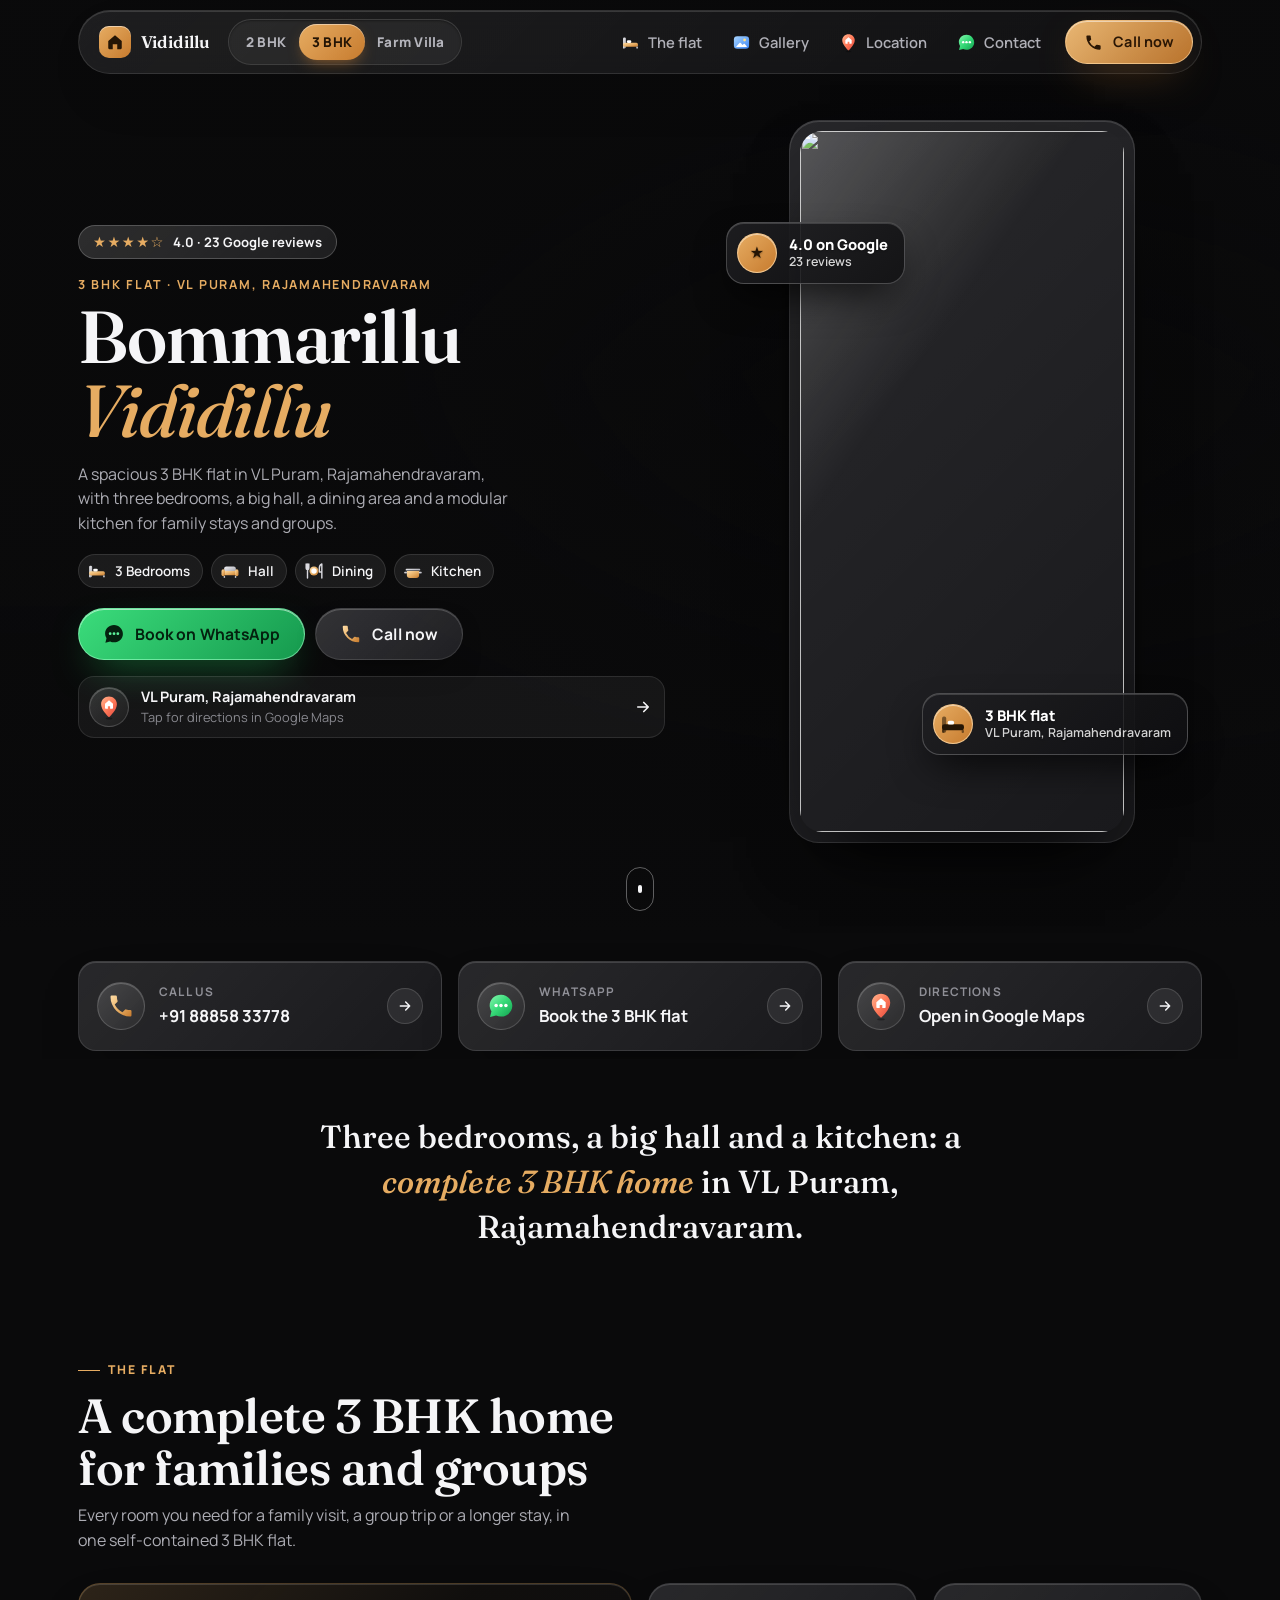
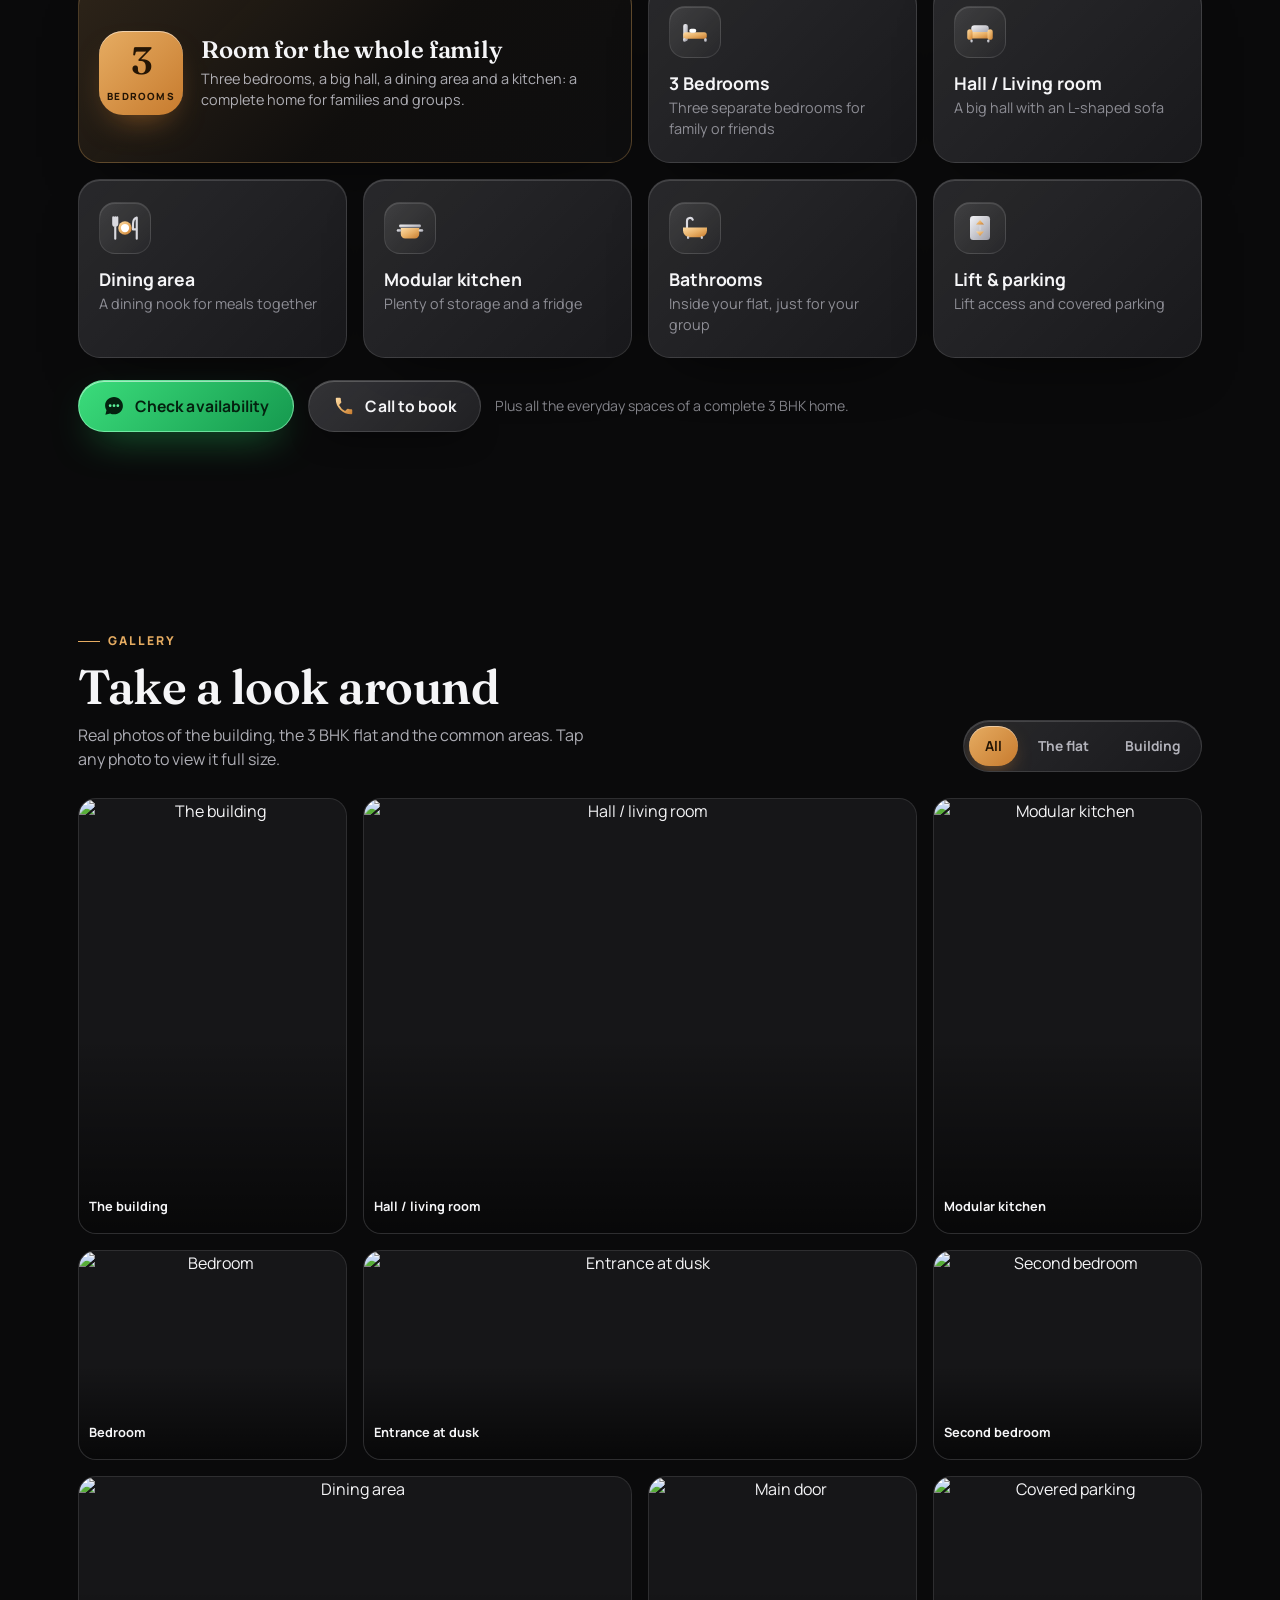
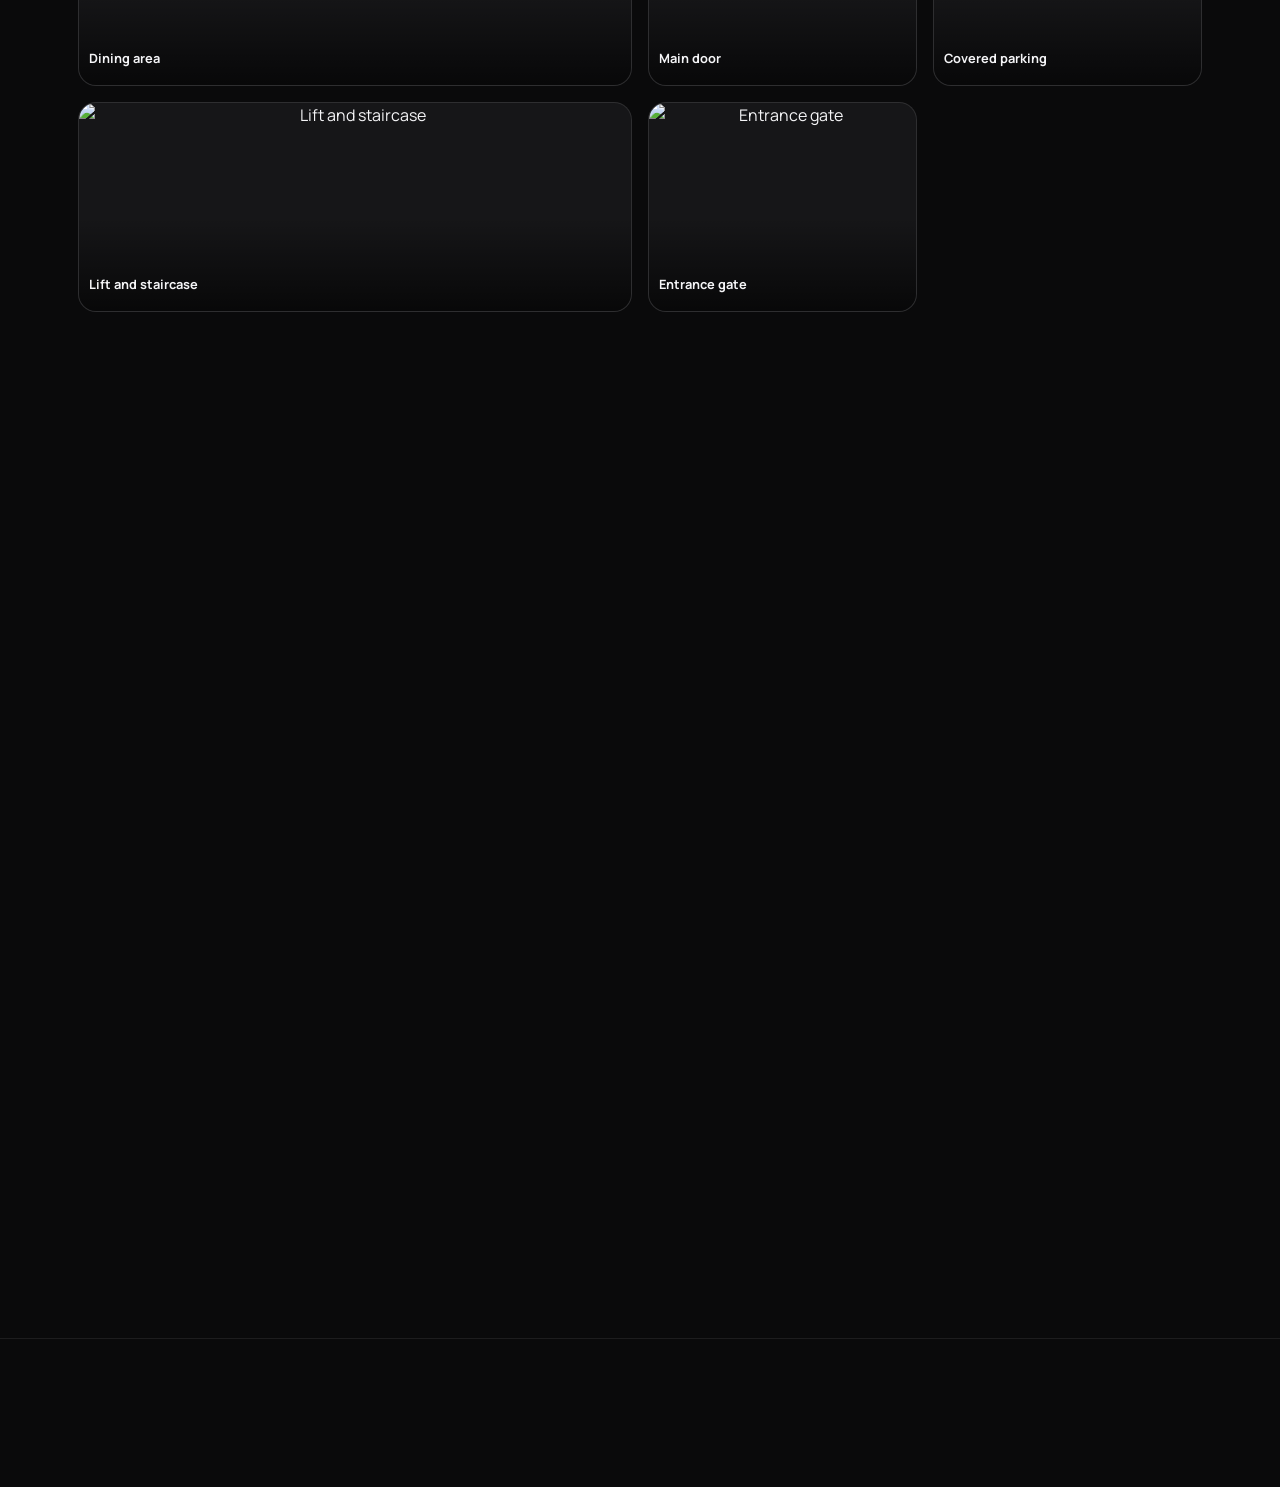
==== commit 44209acd: "3 BHK: full building hero; Farm Villa: party speaker instead of campfire The Vididillu listing's Ext" ====
--- a/3bhk/index.html
+++ b/3bhk/index.html
@@ -1,6 +1,6 @@
 <!DOCTYPE html>
 <!-- Generated by tools/build.py from src/page.html and src/stays.json. Edit those files, then run: python tools/build.py -->
-<html lang="en" data-stay="3bhk" style="--hero-w:3;--hero-h:2;--hero-pos:50% 50%;--hero-pw:9;--hero-ph:16;--hero-ppos:50% 50%;--frame-w:4;--frame-h:5;--frame-pos:50% 50%">
+<html lang="en" data-stay="3bhk" style="--hero-w:3;--hero-h:2;--hero-pos:50% 50%;--hero-pw:534;--hero-ph:1156;--hero-ppos:50% 40%;--frame-w:534;--frame-h:1156;--frame-pos:50% 50%">
 <head>
 <meta charset="UTF-8">
 <meta name="viewport" content="width=device-width, initial-scale=1.0, viewport-fit=cover">
@@ -14,12 +14,12 @@
 <meta property="og:title" content="Bommarillu Vididillu — 3 BHK Flat in VL Puram, Rajamahendravaram">
 <meta property="og:description" content="A spacious 3 BHK flat with three bedrooms, a big hall and a modular kitchen in VL Puram, Rajamahendravaram. Call or WhatsApp to book.">
 <meta property="og:url" content="https://akhil8790.github.io/BOMMARILLU-HOME-STAY/3bhk/">
-<meta property="og:image" content="https://lh3.googleusercontent.com/gps-cs-s/AHRPTWkqSA3uyT77w02LQq1BsaHoI0UXeM5ju9kZw_NqPIpJdGiLNIgcqX2oxjYsLgCAutDi71-nFzZ5j9SAHODNHQIIqWHqMWJ9gSXbOpCwLRBEpUkK0asphNzorDdzXYLJVp_-sC5y=w1200-h800-k-no-rj-l80">
+<meta property="og:image" content="https://lh3.googleusercontent.com/gps-cs-s/AHRPTWl_UTDRFt6EnXke4Qc6QoJXkf6_fiyVxAO-y24G9gda6jxS_jvcdFt2WMoWuoXVn0unU0Gcy3td4JYkMYCJyb_bOFmWoJ-sSjmh5H8KRFck7bx3UgJYmm3bNZHejO2qlOStFJEE=w534-h1156-k-no-rj-l82">
 <meta name="twitter:card" content="summary_large_image">
 <link rel="icon" href="data:image/svg+xml,%3Csvg xmlns='http://www.w3.org/2000/svg' viewBox='0 0 64 64'%3E%3Crect width='64' height='64' rx='16' fill='%230A0A0B'/%3E%3Cpath d='M14 30 32 15l18 15v19a2 2 0 0 1-2 2H38V38H26v13H16a2 2 0 0 1-2-2z' fill='%23E0A45A'/%3E%3C/svg%3E">
 <link rel="preconnect" href="https://lh3.googleusercontent.com" crossorigin>
-<link rel="preload" as="image" href="https://lh3.googleusercontent.com/gps-cs-s/AHRPTWm_yYZAQLPxqh_qDO9SbQBAqfhg8xXC_A_qbEjBIK0x9FftNzAp6t6GBoG_1bUPDf5JG_QIpw4kC9hKVCNA_W3J1tp5veGFkdjE7O4gBJjOtXdWnf4vAzOyxqc4LhcdHy0CSRs=w1080-h1920-fcrop64=1,50000000b000ffff-k-no-rj-l78" media="(max-width: 979px) and (orientation: portrait)" fetchpriority="high">
-<link rel="preload" as="image" href="https://lh3.googleusercontent.com/gps-cs-s/AHRPTWm_yYZAQLPxqh_qDO9SbQBAqfhg8xXC_A_qbEjBIK0x9FftNzAp6t6GBoG_1bUPDf5JG_QIpw4kC9hKVCNA_W3J1tp5veGFkdjE7O4gBJjOtXdWnf4vAzOyxqc4LhcdHy0CSRs=w1800-h1200-k-no-rj-l78" media="(min-width: 980px), (orientation: landscape)" fetchpriority="high">
+<link rel="preload" as="image" href="https://lh3.googleusercontent.com/gps-cs-s/AHRPTWl_UTDRFt6EnXke4Qc6QoJXkf6_fiyVxAO-y24G9gda6jxS_jvcdFt2WMoWuoXVn0unU0Gcy3td4JYkMYCJyb_bOFmWoJ-sSjmh5H8KRFck7bx3UgJYmm3bNZHejO2qlOStFJEE=w534-h1156-k-no-rj-l82" media="(max-width: 979px) and (orientation: portrait)" fetchpriority="high">
+<link rel="preload" as="image" href="https://lh3.googleusercontent.com/gps-cs-s/AHRPTWlFSObkZLpML0uTzIBV9af-V3lvuO6awaY5jL_WgnkXDHNw1Nb0ITMYeWbAUaxf_yjLr9lvNU0fpICjhvwkb4MSJKsPgZsIpwwUrM-mg3DMLrCtJOxCGtIz7bDWA_73vs05zqVW=w1800-h1200-k-no-rj-l78" media="(min-width: 980px), (orientation: landscape)" fetchpriority="high">
 <link rel="prefetch" href="../">
 <link rel="prefetch" href="../farm-villa/">
 <script type="speculationrules">
@@ -56,6 +56,7 @@
     theatre: '<svg viewBox="0 0 24 24" class="ai-spec ai-theatre"><rect class="f2" x="2.4" y="3.8" width="19.2" height="12.8" rx="2.4"/><path class="f play" d="M10.2 7.4v5.6l4.8-2.8z"/><path class="ln" d="M8 20.4h8M12 16.6v3.8"/></svg>',
     fire: '<svg viewBox="0 0 24 24" class="ai-spec ai-fire"><rect class="f2" x="3" y="17.4" width="18" height="2.6" rx="1.3" transform="rotate(-11 12 18.7)"/><rect class="f2" x="3" y="17.4" width="18" height="2.6" rx="1.3" transform="rotate(11 12 18.7)"/><g class="flame"><path class="fl" d="M12 2.8c.7 2.6 4.2 4.1 4.2 7.9a4.2 4.2 0 0 1-8.4 0c0-1.9 1.1-3.1 2-4-.1 1.5.5 2.5 1.5 2.8-.3-2.5.1-4.8.7-6.7z"/><path class="d2" d="M12 9.6c1 1.1 1.8 2 1.8 3.2a1.8 1.8 0 0 1-3.6 0c0-1.1.8-2 1.8-3.2z"/></g></svg>',
     lift: '<svg viewBox="0 0 24 24" class="ai-spec ai-lift"><rect class="f2" x="4" y="2.4" width="16" height="19.2" rx="2.6"/><path class="f up" d="M12 5.6l3.2 3.6H8.8z"/><path class="f dn" d="M12 18.4l-3.2-3.6h6.4z"/><path class="ln" d="M12 10.6v2.8"/></svg>',
+    speaker: '<svg viewBox="0 0 24 24" class="ai-spec ai-speaker"><rect class="f2" x="5.2" y="2.4" width="13.6" height="19.2" rx="3"/><circle class="f" cx="12" cy="14.2" r="4.3"/><circle class="d" cx="12" cy="14.2" r="1.5"/><circle class="d" cx="12" cy="6.4" r="1.6"/><path class="ln wave w1" d="M20.6 10.2a5 5 0 0 1 0 8"/><path class="ln wave w2" d="M3.4 10.2a5 5 0 0 0 0 8"/></svg>',
     shield: '<svg viewBox="0 0 24 24" class="ai-spec ai-shield"><path class="f" d="M12 2.4 4.4 5.3v5.9c0 4.7 3.2 8.8 7.6 10.4 4.4-1.6 7.6-5.7 7.6-10.4V5.3z"/><path class="ck" d="M8.4 12.2l2.5 2.5 4.8-5.1"/></svg>'
   };
   // A cross-page transition the browser decides to skip (e.g. tab in the background) is not an error.
@@ -93,7 +94,7 @@
     "accommodationCategory": "3 BHK flat"
   },
   "telephone": "+91-8885833778",
-  "image": "https://lh3.googleusercontent.com/gps-cs-s/AHRPTWkqSA3uyT77w02LQq1BsaHoI0UXeM5ju9kZw_NqPIpJdGiLNIgcqX2oxjYsLgCAutDi71-nFzZ5j9SAHODNHQIIqWHqMWJ9gSXbOpCwLRBEpUkK0asphNzorDdzXYLJVp_-sC5y=w1200-h800-k-no-rj-l80",
+  "image": "https://lh3.googleusercontent.com/gps-cs-s/AHRPTWl_UTDRFt6EnXke4Qc6QoJXkf6_fiyVxAO-y24G9gda6jxS_jvcdFt2WMoWuoXVn0unU0Gcy3td4JYkMYCJyb_bOFmWoJ-sSjmh5H8KRFck7bx3UgJYmm3bNZHejO2qlOStFJEE=w534-h1156-k-no-rj-l82",
   "address": {
     "@type": "PostalAddress",
     "streetAddress": "VL Puram, Venkateswara Nagar",
@@ -323,6 +324,12 @@
   .ai-lift .ln{stroke-width:1.3;opacity:.55;}
   @keyframes icLiftUp{0%,100%{transform:translateY(0);opacity:1}25%{transform:translateY(-1.6px);opacity:.55}50%{transform:translateY(0);opacity:1}}
   @keyframes icLiftDn{0%,50%,100%{transform:translateY(0);opacity:1}75%{transform:translateY(1.6px);opacity:.55}}
+  .ai-speaker .f{transform-box:fill-box;transform-origin:50% 50%;animation:icThump calc(.9s * var(--spd)) ease-in-out infinite;}
+  .ai-speaker .wave{stroke:var(--ic-line);opacity:0;animation:icWaveOut calc(1.8s * var(--spd)) ease-out infinite;}
+  .ai-speaker .w2{animation-delay:calc(.3s * var(--spd));}
+  @keyframes icThump{0%,100%{transform:scale(1)}50%{transform:scale(1.14)}}
+  @keyframes icWaveOut{0%{opacity:0;transform:scale(.8)}30%{opacity:.9}100%{opacity:0;transform:scale(1.25)}}
+  .ai-speaker .wave{transform-box:fill-box;transform-origin:50% 50%;}
   .ai-theatre .play{transform-box:fill-box;transform-origin:50% 50%;animation:icBeat calc(2s * var(--spd)) ease-in-out infinite;}
   .ai-fire .fl{fill:var(--ic-fill,var(--ic-coral));}
   .ai-fire .d2{fill:#FFE08A;}
@@ -882,7 +889,7 @@
 <!-- Hero -->
 <section class="hero" id="top">
   <div class="hero-bg" aria-hidden="true">
-    <div class="shot"><picture><source media="(min-width: 980px)" srcset="https://lh3.googleusercontent.com/gps-cs-s/AHRPTWm_yYZAQLPxqh_qDO9SbQBAqfhg8xXC_A_qbEjBIK0x9FftNzAp6t6GBoG_1bUPDf5JG_QIpw4kC9hKVCNA_W3J1tp5veGFkdjE7O4gBJjOtXdWnf4vAzOyxqc4LhcdHy0CSRs=w64-h64-k-no-rj"><source media="(max-width: 979px) and (orientation: portrait)" srcset="https://lh3.googleusercontent.com/gps-cs-s/AHRPTWm_yYZAQLPxqh_qDO9SbQBAqfhg8xXC_A_qbEjBIK0x9FftNzAp6t6GBoG_1bUPDf5JG_QIpw4kC9hKVCNA_W3J1tp5veGFkdjE7O4gBJjOtXdWnf4vAzOyxqc4LhcdHy0CSRs=w1080-h1920-fcrop64=1,50000000b000ffff-k-no-rj-l78"><img src="https://lh3.googleusercontent.com/gps-cs-s/AHRPTWm_yYZAQLPxqh_qDO9SbQBAqfhg8xXC_A_qbEjBIK0x9FftNzAp6t6GBoG_1bUPDf5JG_QIpw4kC9hKVCNA_W3J1tp5veGFkdjE7O4gBJjOtXdWnf4vAzOyxqc4LhcdHy0CSRs=w1800-h1200-k-no-rj-l78" alt="" width="1800" height="1200" fetchpriority="high" decoding="async"></picture></div>
+    <div class="shot"><picture><source media="(min-width: 980px)" srcset="https://lh3.googleusercontent.com/gps-cs-s/AHRPTWl_UTDRFt6EnXke4Qc6QoJXkf6_fiyVxAO-y24G9gda6jxS_jvcdFt2WMoWuoXVn0unU0Gcy3td4JYkMYCJyb_bOFmWoJ-sSjmh5H8KRFck7bx3UgJYmm3bNZHejO2qlOStFJEE=w64-h64-k-no-rj"><source media="(max-width: 979px) and (orientation: portrait)" srcset="https://lh3.googleusercontent.com/gps-cs-s/AHRPTWl_UTDRFt6EnXke4Qc6QoJXkf6_fiyVxAO-y24G9gda6jxS_jvcdFt2WMoWuoXVn0unU0Gcy3td4JYkMYCJyb_bOFmWoJ-sSjmh5H8KRFck7bx3UgJYmm3bNZHejO2qlOStFJEE=w534-h1156-k-no-rj-l82"><img src="https://lh3.googleusercontent.com/gps-cs-s/AHRPTWlFSObkZLpML0uTzIBV9af-V3lvuO6awaY5jL_WgnkXDHNw1Nb0ITMYeWbAUaxf_yjLr9lvNU0fpICjhvwkb4MSJKsPgZsIpwwUrM-mg3DMLrCtJOxCGtIz7bDWA_73vs05zqVW=w1800-h1200-k-no-rj-l78" alt="" width="1800" height="1200" fetchpriority="high" decoding="async"></picture></div>
   </div>
   <div class="hero-veil"></div>
 
@@ -919,7 +926,7 @@
 
     <div class="hero-visual" aria-hidden="true">
       <div class="frame glass" id="tilt">
-        <div class="shot"><img src="https://lh3.googleusercontent.com/gps-cs-s/AHRPTWm_yYZAQLPxqh_qDO9SbQBAqfhg8xXC_A_qbEjBIK0x9FftNzAp6t6GBoG_1bUPDf5JG_QIpw4kC9hKVCNA_W3J1tp5veGFkdjE7O4gBJjOtXdWnf4vAzOyxqc4LhcdHy0CSRs=w1800-h1200-k-no-rj-l78" alt="" loading="lazy" decoding="async"></div>
+        <div class="shot"><img src="https://lh3.googleusercontent.com/gps-cs-s/AHRPTWl_UTDRFt6EnXke4Qc6QoJXkf6_fiyVxAO-y24G9gda6jxS_jvcdFt2WMoWuoXVn0unU0Gcy3td4JYkMYCJyb_bOFmWoJ-sSjmh5H8KRFck7bx3UgJYmm3bNZHejO2qlOStFJEE=w534-h1156-k-no-rj-l82" alt="" loading="lazy" decoding="async"></div>
         <div class="float-chip one glass"><span class="badge"><span class="stars" style="font-size:1rem;letter-spacing:0">★</span></span><span>4.0 on Google<small>23 reviews</small></span></div>
         <div class="float-chip two glass"><span class="badge"><bm-icon name="bed"></bm-icon></span><span>3 BHK flat<small>VL Puram, Rajamahendravaram</small></span></div>
       </div>
@@ -1015,7 +1022,7 @@
       <div class="reveal">
         <span class="kicker">Gallery</span>
         <h2>Take a look around</h2>
-        <p class="section-lede">Real photos of the 3 BHK flat, the entrance and the common areas. Tap any photo to view it full size.</p>
+        <p class="section-lede">Real photos of the building, the 3 BHK flat and the common areas. Tap any photo to view it full size.</p>
       </div>
       <div class="filters glass reveal r2" role="tablist" aria-label="Filter photos" id="filters">
         <span class="filter-pill" id="filterPill" aria-hidden="true"></span>
@@ -1124,7 +1131,7 @@
   var reduce = window.matchMedia('(prefers-reduced-motion: reduce)').matches;
   var finePointer = window.matchMedia('(hover: hover) and (pointer: fine)').matches;
   var CAT = {"flat": "Inside the 3 BHK flat", "building": "Building"};
-  var PHOTOS = [{"src": "https://lh3.googleusercontent.com/gps-cs-s/AHRPTWkqSA3uyT77w02LQq1BsaHoI0UXeM5ju9kZw_NqPIpJdGiLNIgcqX2oxjYsLgCAutDi71-nFzZ5j9SAHODNHQIIqWHqMWJ9gSXbOpCwLRBEpUkK0asphNzorDdzXYLJVp_-sC5y", "g": 1, "cat": "flat", "cap": "Hall / living room", "size": "wide tall", "pos": "45% 55%", "tw": 1600, "th": 1067}, {"src": "https://lh3.googleusercontent.com/gps-cs-s/AHRPTWl8rylTXskWhqPUFZqkBuKsVyfcUL2bH8K4HDT2fTfcrOhu-cFaFRYXSMTVBA4xjvPXytfhb1A5Rl9hzuxbuk_cfJVLAHBPQBqoIbXwWijPbUPG_RqIDEPlp75OhIMjb9b5rp5Cdw", "g": 1, "cat": "flat", "cap": "Modular kitchen", "size": "tall"}, {"src": "https://lh3.googleusercontent.com/gps-cs-s/AHRPTWnfNS15OMp-7yvAm_aW6GnblzX7_XYU_A-AS2grQVfhzJXhbCouT1qzR2KwRQbiysfxwUBFxHK6upahWQAs8fqMqnnaoRR9YI1wfj3p05V9-gwNCwrL6NlHYP4nqAMKTK3977_DOg", "g": 1, "cat": "flat", "cap": "Bedroom"}, {"src": "https://lh3.googleusercontent.com/gps-cs-s/AHRPTWljtS1Zk8mm-klKg3qWNCOwLaxvOImV9gFmwNIU-pIRU7OP3vJArQ8yvBkpJaFT26rIsvtwTerDZuJc0RvgLWjrMa9w3dhjNr11JJGGFHe4HDPA8N7lJkuGlm5BAUjH6OzyCylE", "g": 1, "cat": "flat", "cap": "Second bedroom"}, {"src": "https://lh3.googleusercontent.com/gps-cs-s/AHRPTWnENkmtl8u3fmnsrIENj0KS6qn0G9wRn-31A9LolvaaJYet9U1YQvVlBcQk5eOHvcWC3qmdvGK6nt2bS5HuBYBfAK73HsGGkYAWlQAutCTODlt9dksD3nXpySvgT1u_P4dJHBw", "g": 1, "cat": "flat", "cap": "Dining area", "size": "wide", "pos": "62% 60%", "tw": 1200, "th": 800}, {"src": "https://lh3.googleusercontent.com/gps-cs-s/AHRPTWm_yYZAQLPxqh_qDO9SbQBAqfhg8xXC_A_qbEjBIK0x9FftNzAp6t6GBoG_1bUPDf5JG_QIpw4kC9hKVCNA_W3J1tp5veGFkdjE7O4gBJjOtXdWnf4vAzOyxqc4LhcdHy0CSRs", "g": 1, "cat": "building", "cap": "Entrance", "size": "tall", "pos": "50% 50%", "tw": 1600, "th": 1067}, {"src": "https://lh3.googleusercontent.com/gps-cs-s/AHRPTWkTkbz1kmwswBEIpUS2odg2jpVeBZVoSsO4Zhgdz_Y-lUQJZTNIyQp77ulXBc4akkVpeDUu8UoQKXiLPGK-eftWwUZ_030zPZEV-urtW6nERYquVAp1SymzHlgGUGd6ZgM6IhAA", "g": 1, "cat": "flat", "cap": "Main door"}, {"src": "https://lh3.googleusercontent.com/gps-cs-s/AHRPTWmqO6YcIBUw-4Gucu1WxNNK1YwukGKVijrYqkwAHyvl3hR986rThUMImBveHIjV3XsRubnRzjNywuljLhx0tKX7AQV3By63v6kT_Wz02AlAjKxdRqMlhOQgUUiMG1bKpztE7XvU", "g": 1, "cat": "building", "cap": "Lift and staircase", "size": "wide", "pos": "40% 55%", "tw": 1200, "th": 800}, {"src": "https://lh3.googleusercontent.com/gps-cs-s/AHRPTWmskHYCTKAOB54nLmR3onzt6C67_eQTiPpkjSPgAcptHxNrD1qBM1usfqvrvCqNdq-2HD3KlTzxb8hPCCVi0qXsiHm5mdVVXHaUJHsJ0Ulwjs3rJPf13PNlahHvYXywxuFGE05z", "g": 1, "cat": "building", "cap": "Covered parking", "pos": "35% 60%"}];
+  var PHOTOS = [{"src": "https://lh3.googleusercontent.com/gps-cs-s/AHRPTWl_UTDRFt6EnXke4Qc6QoJXkf6_fiyVxAO-y24G9gda6jxS_jvcdFt2WMoWuoXVn0unU0Gcy3td4JYkMYCJyb_bOFmWoJ-sSjmh5H8KRFck7bx3UgJYmm3bNZHejO2qlOStFJEE", "g": 1, "cat": "building", "cap": "The building", "size": "tall", "pos": "50% 40%", "tw": 534, "th": 1156}, {"src": "https://lh3.googleusercontent.com/gps-cs-s/AHRPTWkqSA3uyT77w02LQq1BsaHoI0UXeM5ju9kZw_NqPIpJdGiLNIgcqX2oxjYsLgCAutDi71-nFzZ5j9SAHODNHQIIqWHqMWJ9gSXbOpCwLRBEpUkK0asphNzorDdzXYLJVp_-sC5y", "g": 1, "cat": "flat", "cap": "Hall / living room", "size": "wide tall", "pos": "45% 55%", "tw": 1600, "th": 1067}, {"src": "https://lh3.googleusercontent.com/gps-cs-s/AHRPTWl8rylTXskWhqPUFZqkBuKsVyfcUL2bH8K4HDT2fTfcrOhu-cFaFRYXSMTVBA4xjvPXytfhb1A5Rl9hzuxbuk_cfJVLAHBPQBqoIbXwWijPbUPG_RqIDEPlp75OhIMjb9b5rp5Cdw", "g": 1, "cat": "flat", "cap": "Modular kitchen", "size": "tall"}, {"src": "https://lh3.googleusercontent.com/gps-cs-s/AHRPTWnfNS15OMp-7yvAm_aW6GnblzX7_XYU_A-AS2grQVfhzJXhbCouT1qzR2KwRQbiysfxwUBFxHK6upahWQAs8fqMqnnaoRR9YI1wfj3p05V9-gwNCwrL6NlHYP4nqAMKTK3977_DOg", "g": 1, "cat": "flat", "cap": "Bedroom"}, {"src": "https://lh3.googleusercontent.com/gps-cs-s/AHRPTWlFSObkZLpML0uTzIBV9af-V3lvuO6awaY5jL_WgnkXDHNw1Nb0ITMYeWbAUaxf_yjLr9lvNU0fpICjhvwkb4MSJKsPgZsIpwwUrM-mg3DMLrCtJOxCGtIz7bDWA_73vs05zqVW", "g": 1, "cat": "building", "cap": "Entrance at dusk", "size": "wide", "pos": "50% 45%", "tw": 1200, "th": 800}, {"src": "https://lh3.googleusercontent.com/gps-cs-s/AHRPTWljtS1Zk8mm-klKg3qWNCOwLaxvOImV9gFmwNIU-pIRU7OP3vJArQ8yvBkpJaFT26rIsvtwTerDZuJc0RvgLWjrMa9w3dhjNr11JJGGFHe4HDPA8N7lJkuGlm5BAUjH6OzyCylE", "g": 1, "cat": "flat", "cap": "Second bedroom"}, {"src": "https://lh3.googleusercontent.com/gps-cs-s/AHRPTWnENkmtl8u3fmnsrIENj0KS6qn0G9wRn-31A9LolvaaJYet9U1YQvVlBcQk5eOHvcWC3qmdvGK6nt2bS5HuBYBfAK73HsGGkYAWlQAutCTODlt9dksD3nXpySvgT1u_P4dJHBw", "g": 1, "cat": "flat", "cap": "Dining area", "size": "wide", "pos": "62% 60%", "tw": 1200, "th": 800}, {"src": "https://lh3.googleusercontent.com/gps-cs-s/AHRPTWkTkbz1kmwswBEIpUS2odg2jpVeBZVoSsO4Zhgdz_Y-lUQJZTNIyQp77ulXBc4akkVpeDUu8UoQKXiLPGK-eftWwUZ_030zPZEV-urtW6nERYquVAp1SymzHlgGUGd6ZgM6IhAA", "g": 1, "cat": "flat", "cap": "Main door"}, {"src": "https://lh3.googleusercontent.com/gps-cs-s/AHRPTWmqO6YcIBUw-4Gucu1WxNNK1YwukGKVijrYqkwAHyvl3hR986rThUMImBveHIjV3XsRubnRzjNywuljLhx0tKX7AQV3By63v6kT_Wz02AlAjKxdRqMlhOQgUUiMG1bKpztE7XvU", "g": 1, "cat": "building", "cap": "Lift and staircase", "size": "wide", "pos": "40% 55%", "tw": 1200, "th": 800}, {"src": "https://lh3.googleusercontent.com/gps-cs-s/AHRPTWmskHYCTKAOB54nLmR3onzt6C67_eQTiPpkjSPgAcptHxNrD1qBM1usfqvrvCqNdq-2HD3KlTzxb8hPCCVi0qXsiHm5mdVVXHaUJHsJ0Ulwjs3rJPf13PNlahHvYXywxuFGE05z", "g": 1, "cat": "building", "cap": "Covered parking", "pos": "35% 60%"}, {"src": "https://lh3.googleusercontent.com/gps-cs-s/AHRPTWm_yYZAQLPxqh_qDO9SbQBAqfhg8xXC_A_qbEjBIK0x9FftNzAp6t6GBoG_1bUPDf5JG_QIpw4kC9hKVCNA_W3J1tp5veGFkdjE7O4gBJjOtXdWnf4vAzOyxqc4LhcdHy0CSRs", "g": 1, "cat": "building", "cap": "Entrance gate", "tw": 900, "th": 600}];
 
   function url(p, w, h){
     if (p.local) return (w > 900 || h > 900) ? p.src : (p.thumb || p.src);
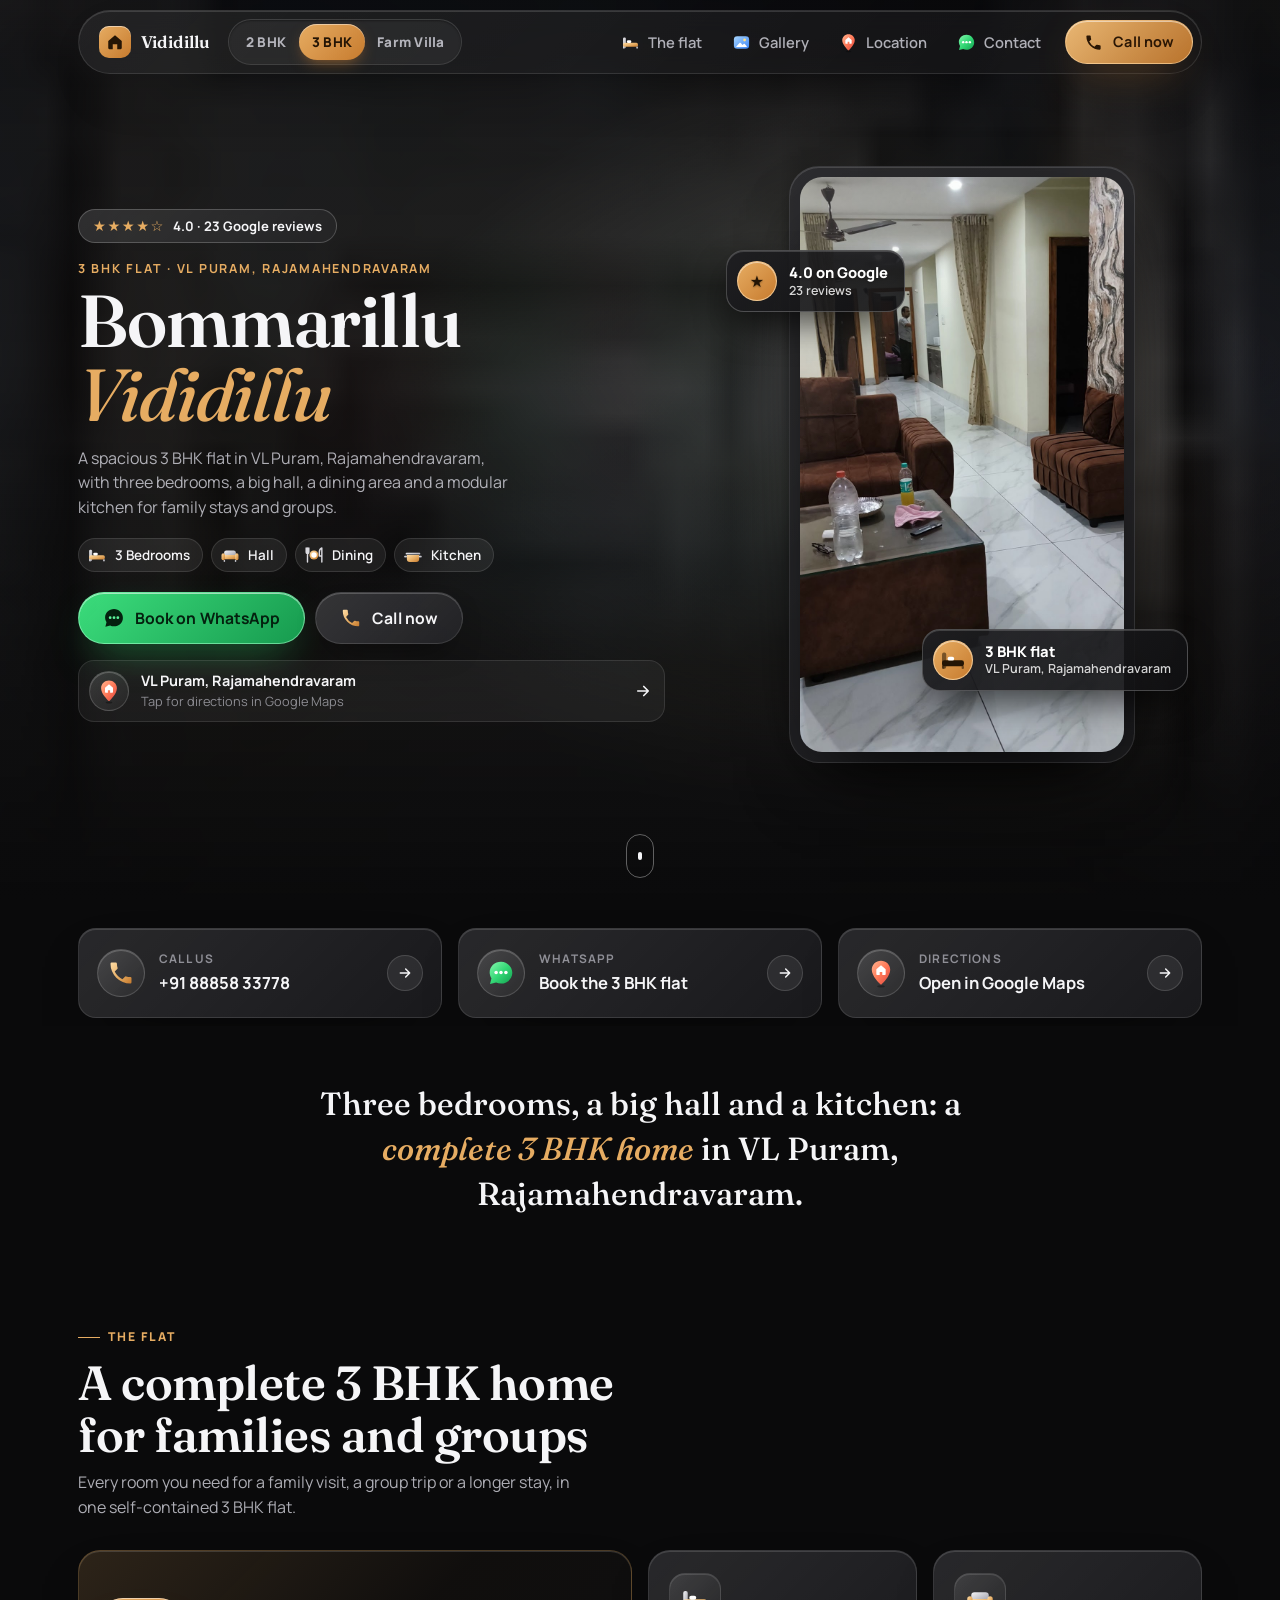
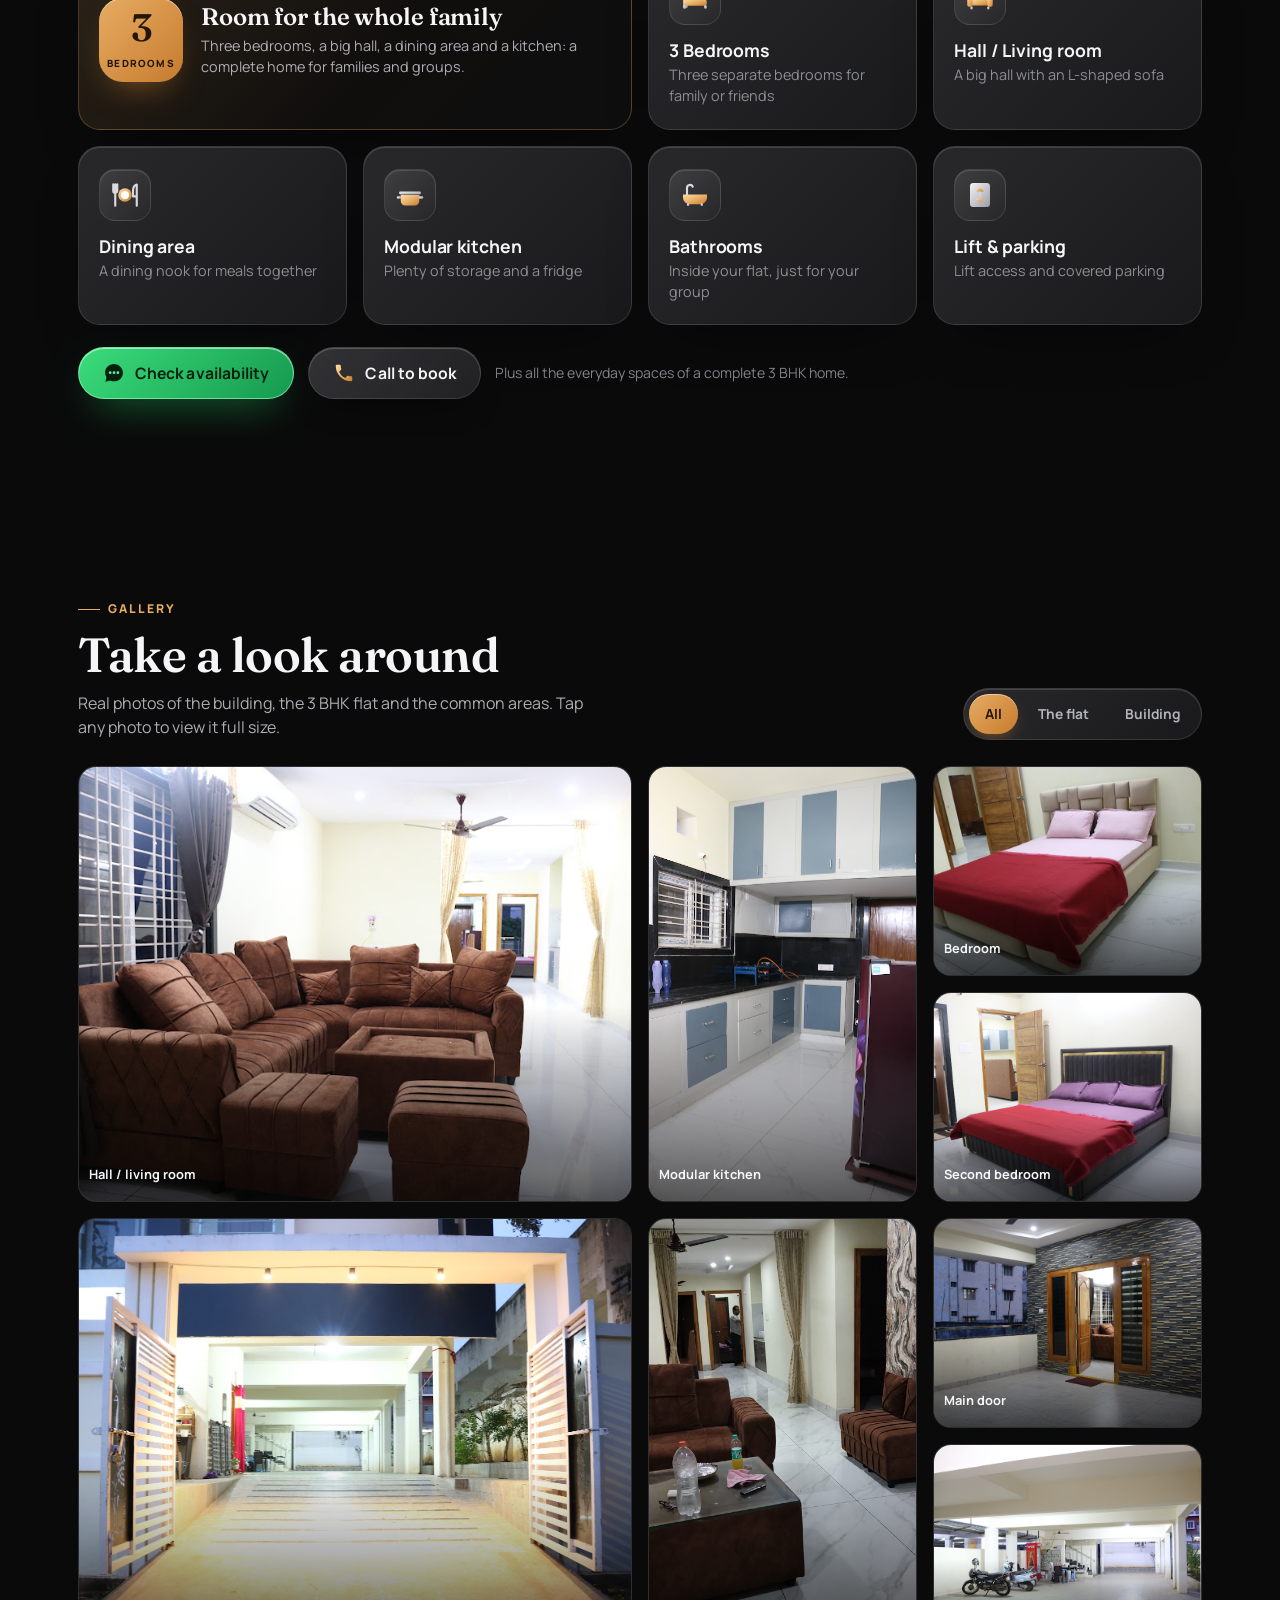
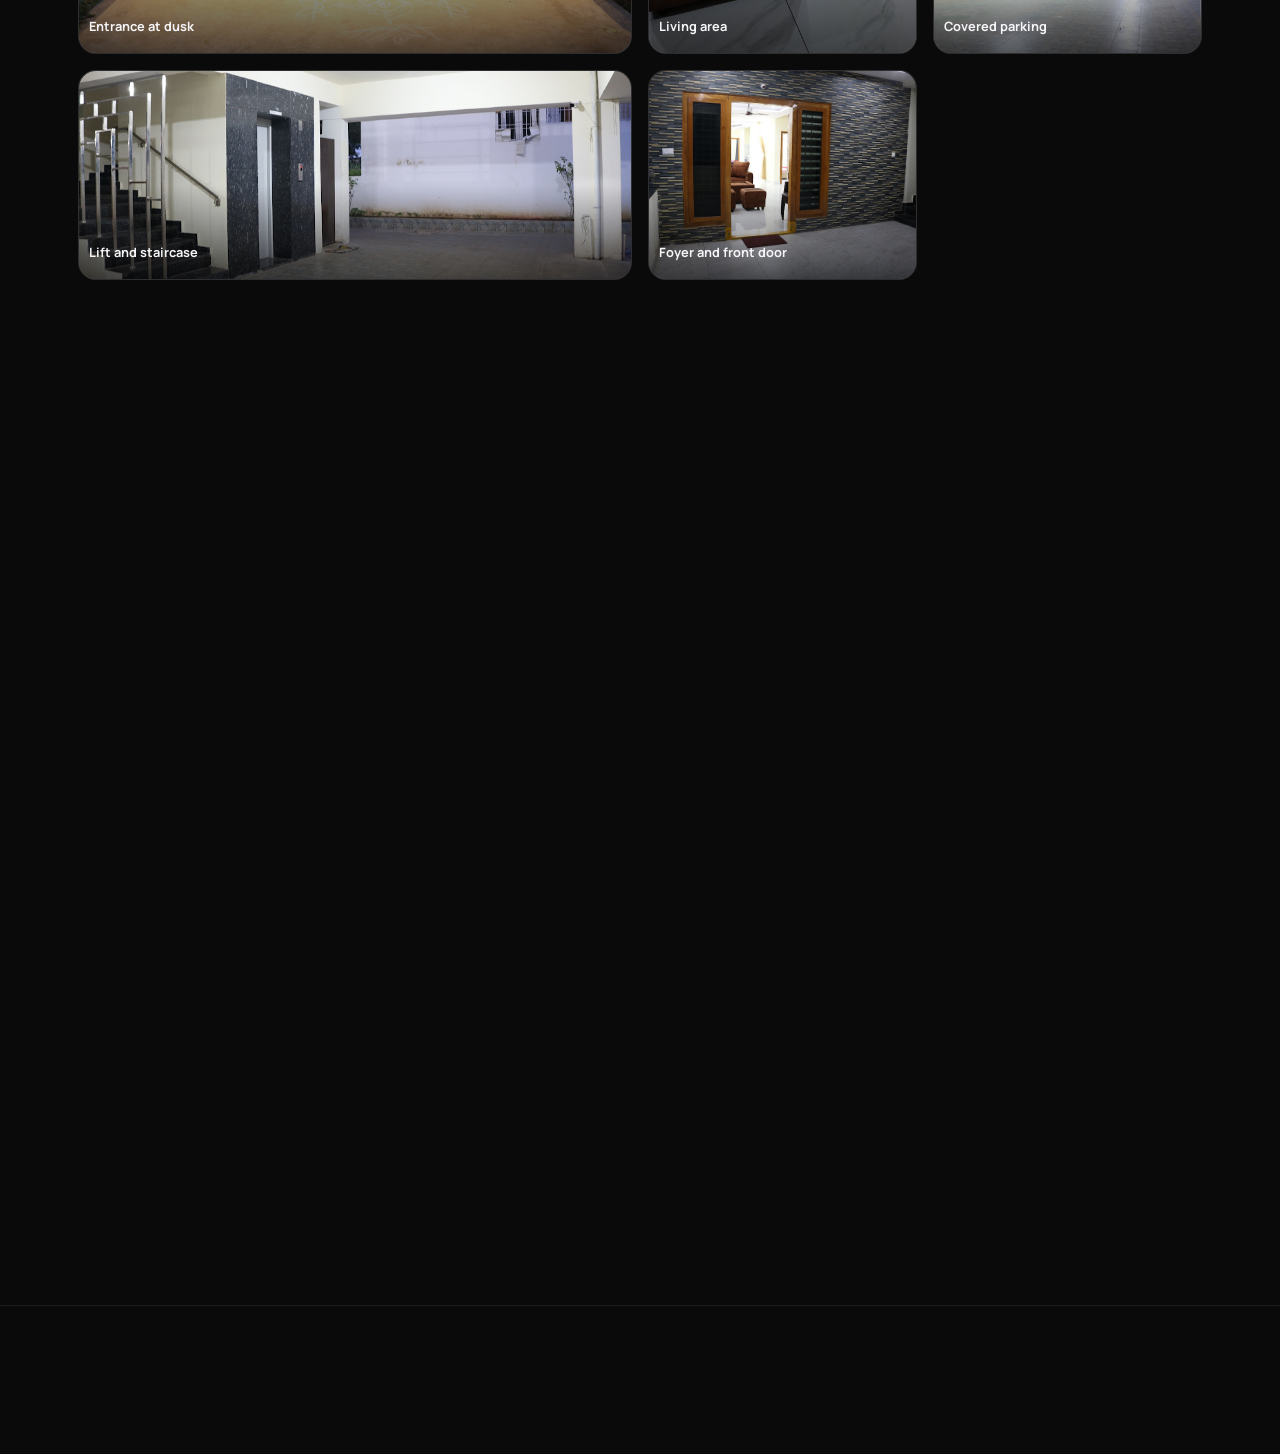
==== commit 7ccae0ea: "Self-host all stay photos; Google photo links had expired (403) Google Maps photo URLs rotate and st" ====
--- a/3bhk/index.html
+++ b/3bhk/index.html
@@ -1,6 +1,6 @@
 <!DOCTYPE html>
 <!-- Generated by tools/build.py from src/page.html and src/stays.json. Edit those files, then run: python tools/build.py -->
-<html lang="en" data-stay="3bhk" style="--hero-w:3;--hero-h:2;--hero-pos:50% 50%;--hero-pw:534;--hero-ph:1156;--hero-ppos:50% 40%;--frame-w:534;--frame-h:1156;--frame-pos:50% 50%">
+<html lang="en" data-stay="3bhk" style="--hero-w:3;--hero-h:2;--hero-pos:50% 50%;--hero-pw:900;--hero-ph:1600;--hero-ppos:50% 50%;--frame-w:900;--frame-h:1600;--frame-pos:50% 50%">
 <head>
 <meta charset="UTF-8">
 <meta name="viewport" content="width=device-width, initial-scale=1.0, viewport-fit=cover">
@@ -14,12 +14,11 @@
 <meta property="og:title" content="Bommarillu Vididillu — 3 BHK Flat in VL Puram, Rajamahendravaram">
 <meta property="og:description" content="A spacious 3 BHK flat with three bedrooms, a big hall and a modular kitchen in VL Puram, Rajamahendravaram. Call or WhatsApp to book.">
 <meta property="og:url" content="https://akhil8790.github.io/BOMMARILLU-HOME-STAY/3bhk/">
-<meta property="og:image" content="https://lh3.googleusercontent.com/gps-cs-s/AHRPTWl_UTDRFt6EnXke4Qc6QoJXkf6_fiyVxAO-y24G9gda6jxS_jvcdFt2WMoWuoXVn0unU0Gcy3td4JYkMYCJyb_bOFmWoJ-sSjmh5H8KRFck7bx3UgJYmm3bNZHejO2qlOStFJEE=w534-h1156-k-no-rj-l82">
+<meta property="og:image" content="https://akhil8790.github.io/BOMMARILLU-HOME-STAY/assets/3bhk/hero-og.jpg">
 <meta name="twitter:card" content="summary_large_image">
 <link rel="icon" href="data:image/svg+xml,%3Csvg xmlns='http://www.w3.org/2000/svg' viewBox='0 0 64 64'%3E%3Crect width='64' height='64' rx='16' fill='%230A0A0B'/%3E%3Cpath d='M14 30 32 15l18 15v19a2 2 0 0 1-2 2H38V38H26v13H16a2 2 0 0 1-2-2z' fill='%23E0A45A'/%3E%3C/svg%3E">
-<link rel="preconnect" href="https://lh3.googleusercontent.com" crossorigin>
-<link rel="preload" as="image" href="https://lh3.googleusercontent.com/gps-cs-s/AHRPTWl_UTDRFt6EnXke4Qc6QoJXkf6_fiyVxAO-y24G9gda6jxS_jvcdFt2WMoWuoXVn0unU0Gcy3td4JYkMYCJyb_bOFmWoJ-sSjmh5H8KRFck7bx3UgJYmm3bNZHejO2qlOStFJEE=w534-h1156-k-no-rj-l82" media="(max-width: 979px) and (orientation: portrait)" fetchpriority="high">
-<link rel="preload" as="image" href="https://lh3.googleusercontent.com/gps-cs-s/AHRPTWlFSObkZLpML0uTzIBV9af-V3lvuO6awaY5jL_WgnkXDHNw1Nb0ITMYeWbAUaxf_yjLr9lvNU0fpICjhvwkb4MSJKsPgZsIpwwUrM-mg3DMLrCtJOxCGtIz7bDWA_73vs05zqVW=w1800-h1200-k-no-rj-l78" media="(min-width: 980px), (orientation: landscape)" fetchpriority="high">
+<link rel="preload" as="image" href="../assets/3bhk/p3.jpg" media="(max-width: 979px) and (orientation: portrait)" fetchpriority="high">
+<link rel="preload" as="image" href="../assets/3bhk/p1.jpg" media="(min-width: 980px), (orientation: landscape)" fetchpriority="high">
 <link rel="prefetch" href="../">
 <link rel="prefetch" href="../farm-villa/">
 <script type="speculationrules">
@@ -94,7 +93,7 @@
     "accommodationCategory": "3 BHK flat"
   },
   "telephone": "+91-8885833778",
-  "image": "https://lh3.googleusercontent.com/gps-cs-s/AHRPTWl_UTDRFt6EnXke4Qc6QoJXkf6_fiyVxAO-y24G9gda6jxS_jvcdFt2WMoWuoXVn0unU0Gcy3td4JYkMYCJyb_bOFmWoJ-sSjmh5H8KRFck7bx3UgJYmm3bNZHejO2qlOStFJEE=w534-h1156-k-no-rj-l82",
+  "image": "https://akhil8790.github.io/BOMMARILLU-HOME-STAY/assets/3bhk/hero-og.jpg",
   "address": {
     "@type": "PostalAddress",
     "streetAddress": "VL Puram, Venkateswara Nagar",
@@ -889,7 +888,7 @@
 <!-- Hero -->
 <section class="hero" id="top">
   <div class="hero-bg" aria-hidden="true">
-    <div class="shot"><picture><source media="(min-width: 980px)" srcset="https://lh3.googleusercontent.com/gps-cs-s/AHRPTWl_UTDRFt6EnXke4Qc6QoJXkf6_fiyVxAO-y24G9gda6jxS_jvcdFt2WMoWuoXVn0unU0Gcy3td4JYkMYCJyb_bOFmWoJ-sSjmh5H8KRFck7bx3UgJYmm3bNZHejO2qlOStFJEE=w64-h64-k-no-rj"><source media="(max-width: 979px) and (orientation: portrait)" srcset="https://lh3.googleusercontent.com/gps-cs-s/AHRPTWl_UTDRFt6EnXke4Qc6QoJXkf6_fiyVxAO-y24G9gda6jxS_jvcdFt2WMoWuoXVn0unU0Gcy3td4JYkMYCJyb_bOFmWoJ-sSjmh5H8KRFck7bx3UgJYmm3bNZHejO2qlOStFJEE=w534-h1156-k-no-rj-l82"><img src="https://lh3.googleusercontent.com/gps-cs-s/AHRPTWlFSObkZLpML0uTzIBV9af-V3lvuO6awaY5jL_WgnkXDHNw1Nb0ITMYeWbAUaxf_yjLr9lvNU0fpICjhvwkb4MSJKsPgZsIpwwUrM-mg3DMLrCtJOxCGtIz7bDWA_73vs05zqVW=w1800-h1200-k-no-rj-l78" alt="" width="1800" height="1200" fetchpriority="high" decoding="async"></picture></div>
+    <div class="shot"><picture><source media="(min-width: 980px)" srcset="../assets/3bhk/hero-tiny.jpg"><source media="(max-width: 979px) and (orientation: portrait)" srcset="../assets/3bhk/p3.jpg"><img src="../assets/3bhk/p1.jpg" alt="" width="1600" height="1067" fetchpriority="high" decoding="async"></picture></div>
   </div>
   <div class="hero-veil"></div>
 
@@ -926,7 +925,7 @@
 
     <div class="hero-visual" aria-hidden="true">
       <div class="frame glass" id="tilt">
-        <div class="shot"><img src="https://lh3.googleusercontent.com/gps-cs-s/AHRPTWl_UTDRFt6EnXke4Qc6QoJXkf6_fiyVxAO-y24G9gda6jxS_jvcdFt2WMoWuoXVn0unU0Gcy3td4JYkMYCJyb_bOFmWoJ-sSjmh5H8KRFck7bx3UgJYmm3bNZHejO2qlOStFJEE=w534-h1156-k-no-rj-l82" alt="" loading="lazy" decoding="async"></div>
+        <div class="shot"><img src="../assets/3bhk/p3.jpg" alt="" loading="lazy" decoding="async"></div>
         <div class="float-chip one glass"><span class="badge"><span class="stars" style="font-size:1rem;letter-spacing:0">★</span></span><span>4.0 on Google<small>23 reviews</small></span></div>
         <div class="float-chip two glass"><span class="badge"><bm-icon name="bed"></bm-icon></span><span>3 BHK flat<small>VL Puram, Rajamahendravaram</small></span></div>
       </div>
@@ -1131,7 +1130,7 @@
   var reduce = window.matchMedia('(prefers-reduced-motion: reduce)').matches;
   var finePointer = window.matchMedia('(hover: hover) and (pointer: fine)').matches;
   var CAT = {"flat": "Inside the 3 BHK flat", "building": "Building"};
-  var PHOTOS = [{"src": "https://lh3.googleusercontent.com/gps-cs-s/AHRPTWl_UTDRFt6EnXke4Qc6QoJXkf6_fiyVxAO-y24G9gda6jxS_jvcdFt2WMoWuoXVn0unU0Gcy3td4JYkMYCJyb_bOFmWoJ-sSjmh5H8KRFck7bx3UgJYmm3bNZHejO2qlOStFJEE", "g": 1, "cat": "building", "cap": "The building", "size": "tall", "pos": "50% 40%", "tw": 534, "th": 1156}, {"src": "https://lh3.googleusercontent.com/gps-cs-s/AHRPTWkqSA3uyT77w02LQq1BsaHoI0UXeM5ju9kZw_NqPIpJdGiLNIgcqX2oxjYsLgCAutDi71-nFzZ5j9SAHODNHQIIqWHqMWJ9gSXbOpCwLRBEpUkK0asphNzorDdzXYLJVp_-sC5y", "g": 1, "cat": "flat", "cap": "Hall / living room", "size": "wide tall", "pos": "45% 55%", "tw": 1600, "th": 1067}, {"src": "https://lh3.googleusercontent.com/gps-cs-s/AHRPTWl8rylTXskWhqPUFZqkBuKsVyfcUL2bH8K4HDT2fTfcrOhu-cFaFRYXSMTVBA4xjvPXytfhb1A5Rl9hzuxbuk_cfJVLAHBPQBqoIbXwWijPbUPG_RqIDEPlp75OhIMjb9b5rp5Cdw", "g": 1, "cat": "flat", "cap": "Modular kitchen", "size": "tall"}, {"src": "https://lh3.googleusercontent.com/gps-cs-s/AHRPTWnfNS15OMp-7yvAm_aW6GnblzX7_XYU_A-AS2grQVfhzJXhbCouT1qzR2KwRQbiysfxwUBFxHK6upahWQAs8fqMqnnaoRR9YI1wfj3p05V9-gwNCwrL6NlHYP4nqAMKTK3977_DOg", "g": 1, "cat": "flat", "cap": "Bedroom"}, {"src": "https://lh3.googleusercontent.com/gps-cs-s/AHRPTWlFSObkZLpML0uTzIBV9af-V3lvuO6awaY5jL_WgnkXDHNw1Nb0ITMYeWbAUaxf_yjLr9lvNU0fpICjhvwkb4MSJKsPgZsIpwwUrM-mg3DMLrCtJOxCGtIz7bDWA_73vs05zqVW", "g": 1, "cat": "building", "cap": "Entrance at dusk", "size": "wide", "pos": "50% 45%", "tw": 1200, "th": 800}, {"src": "https://lh3.googleusercontent.com/gps-cs-s/AHRPTWljtS1Zk8mm-klKg3qWNCOwLaxvOImV9gFmwNIU-pIRU7OP3vJArQ8yvBkpJaFT26rIsvtwTerDZuJc0RvgLWjrMa9w3dhjNr11JJGGFHe4HDPA8N7lJkuGlm5BAUjH6OzyCylE", "g": 1, "cat": "flat", "cap": "Second bedroom"}, {"src": "https://lh3.googleusercontent.com/gps-cs-s/AHRPTWnENkmtl8u3fmnsrIENj0KS6qn0G9wRn-31A9LolvaaJYet9U1YQvVlBcQk5eOHvcWC3qmdvGK6nt2bS5HuBYBfAK73HsGGkYAWlQAutCTODlt9dksD3nXpySvgT1u_P4dJHBw", "g": 1, "cat": "flat", "cap": "Dining area", "size": "wide", "pos": "62% 60%", "tw": 1200, "th": 800}, {"src": "https://lh3.googleusercontent.com/gps-cs-s/AHRPTWkTkbz1kmwswBEIpUS2odg2jpVeBZVoSsO4Zhgdz_Y-lUQJZTNIyQp77ulXBc4akkVpeDUu8UoQKXiLPGK-eftWwUZ_030zPZEV-urtW6nERYquVAp1SymzHlgGUGd6ZgM6IhAA", "g": 1, "cat": "flat", "cap": "Main door"}, {"src": "https://lh3.googleusercontent.com/gps-cs-s/AHRPTWmqO6YcIBUw-4Gucu1WxNNK1YwukGKVijrYqkwAHyvl3hR986rThUMImBveHIjV3XsRubnRzjNywuljLhx0tKX7AQV3By63v6kT_Wz02AlAjKxdRqMlhOQgUUiMG1bKpztE7XvU", "g": 1, "cat": "building", "cap": "Lift and staircase", "size": "wide", "pos": "40% 55%", "tw": 1200, "th": 800}, {"src": "https://lh3.googleusercontent.com/gps-cs-s/AHRPTWmskHYCTKAOB54nLmR3onzt6C67_eQTiPpkjSPgAcptHxNrD1qBM1usfqvrvCqNdq-2HD3KlTzxb8hPCCVi0qXsiHm5mdVVXHaUJHsJ0Ulwjs3rJPf13PNlahHvYXywxuFGE05z", "g": 1, "cat": "building", "cap": "Covered parking", "pos": "35% 60%"}, {"src": "https://lh3.googleusercontent.com/gps-cs-s/AHRPTWm_yYZAQLPxqh_qDO9SbQBAqfhg8xXC_A_qbEjBIK0x9FftNzAp6t6GBoG_1bUPDf5JG_QIpw4kC9hKVCNA_W3J1tp5veGFkdjE7O4gBJjOtXdWnf4vAzOyxqc4LhcdHy0CSRs", "g": 1, "cat": "building", "cap": "Entrance gate", "tw": 900, "th": 600}];
+  var PHOTOS = [{"src": "../assets/3bhk/p5.jpg", "thumb": "../assets/3bhk/p5-800.jpg", "local": true, "cat": "flat", "cap": "Hall / living room", "size": "wide tall", "pos": "45% 55%", "w": 1600}, {"src": "../assets/3bhk/p10.jpg", "thumb": "../assets/3bhk/p10-800.jpg", "local": true, "cat": "flat", "cap": "Modular kitchen", "size": "tall", "w": 1067}, {"src": "../assets/3bhk/p4.jpg", "thumb": "../assets/3bhk/p4-800.jpg", "local": true, "cat": "flat", "cap": "Bedroom", "w": 1600}, {"src": "../assets/3bhk/p1.jpg", "thumb": "../assets/3bhk/p1-800.jpg", "local": true, "cat": "building", "cap": "Entrance at dusk", "size": "wide tall", "pos": "50% 45%", "w": 1600}, {"src": "../assets/3bhk/p11.jpg", "thumb": "../assets/3bhk/p11-800.jpg", "local": true, "cat": "flat", "cap": "Second bedroom", "w": 1600}, {"src": "../assets/3bhk/p3.jpg", "thumb": "../assets/3bhk/p3-800.jpg", "local": true, "cat": "flat", "cap": "Living area", "size": "tall", "pos": "50% 50%", "w": 900}, {"src": "../assets/3bhk/p7.jpg", "thumb": "../assets/3bhk/p7-800.jpg", "local": true, "cat": "flat", "cap": "Main door", "w": 1600}, {"src": "../assets/3bhk/p8.jpg", "thumb": "../assets/3bhk/p8-800.jpg", "local": true, "cat": "building", "cap": "Lift and staircase", "size": "wide", "pos": "40% 55%", "w": 1600}, {"src": "../assets/3bhk/p6.jpg", "thumb": "../assets/3bhk/p6-800.jpg", "local": true, "cat": "building", "cap": "Covered parking", "pos": "35% 60%", "w": 1600}, {"src": "../assets/3bhk/p9.jpg", "thumb": "../assets/3bhk/p9-800.jpg", "local": true, "cat": "building", "cap": "Foyer and front door", "w": 1600}];
 
   function url(p, w, h){
     if (p.local) return (w > 900 || h > 900) ? p.src : (p.thumb || p.src);
@@ -1422,7 +1421,7 @@
 
   document.getElementById('year').textContent = new Date().getFullYear();
 
-  var OTHER_HEROES = [{"portrait": null, "src": "https://lh3.googleusercontent.com/gps-cs-s/AHRPTWmWMTjm8JNFPq2yLRM5wP0aErIjrdyj9WvWMn51VsjgWgwAxva9FJcBOc-uVYuF1A89dGTOjmok7-C4MGBkpp6xCLuRctvMToYjx3orNrPiF176BfdInpIORrs8v_44_fx4B666WQ=w900-h1950-k-no-rj-l78", "frame": "https://lh3.googleusercontent.com/gps-cs-s/AHRPTWmWMTjm8JNFPq2yLRM5wP0aErIjrdyj9WvWMn51VsjgWgwAxva9FJcBOc-uVYuF1A89dGTOjmok7-C4MGBkpp6xCLuRctvMToYjx3orNrPiF176BfdInpIORrs8v_44_fx4B666WQ=w900-h1950-k-no-rj-l78", "bg": "https://lh3.googleusercontent.com/gps-cs-s/AHRPTWmWMTjm8JNFPq2yLRM5wP0aErIjrdyj9WvWMn51VsjgWgwAxva9FJcBOc-uVYuF1A89dGTOjmok7-C4MGBkpp6xCLuRctvMToYjx3orNrPiF176BfdInpIORrs8v_44_fx4B666WQ=w64-h64-k-no-rj"}, {"portrait": "../assets/farm-villa/night-portrait.jpg", "src": "../assets/farm-villa/night.jpg", "frame": "../assets/farm-villa/night.jpg", "bg": "../assets/farm-villa/night-tiny.jpg"}];
+  var OTHER_HEROES = [{"portrait": null, "src": "../assets/2bhk/p1.jpg", "frame": "../assets/2bhk/p1.jpg", "bg": "../assets/2bhk/hero-tiny.jpg"}, {"portrait": "../assets/farm-villa/night-portrait.jpg", "src": "../assets/farm-villa/night.jpg", "frame": "../assets/farm-villa/night.jpg", "bg": "../assets/farm-villa/night-tiny.jpg"}];
   function warmHeroes(){
     var portrait = window.matchMedia('(max-width: 979px) and (orientation: portrait)').matches;
     var desktop = window.matchMedia('(min-width: 980px)').matches;
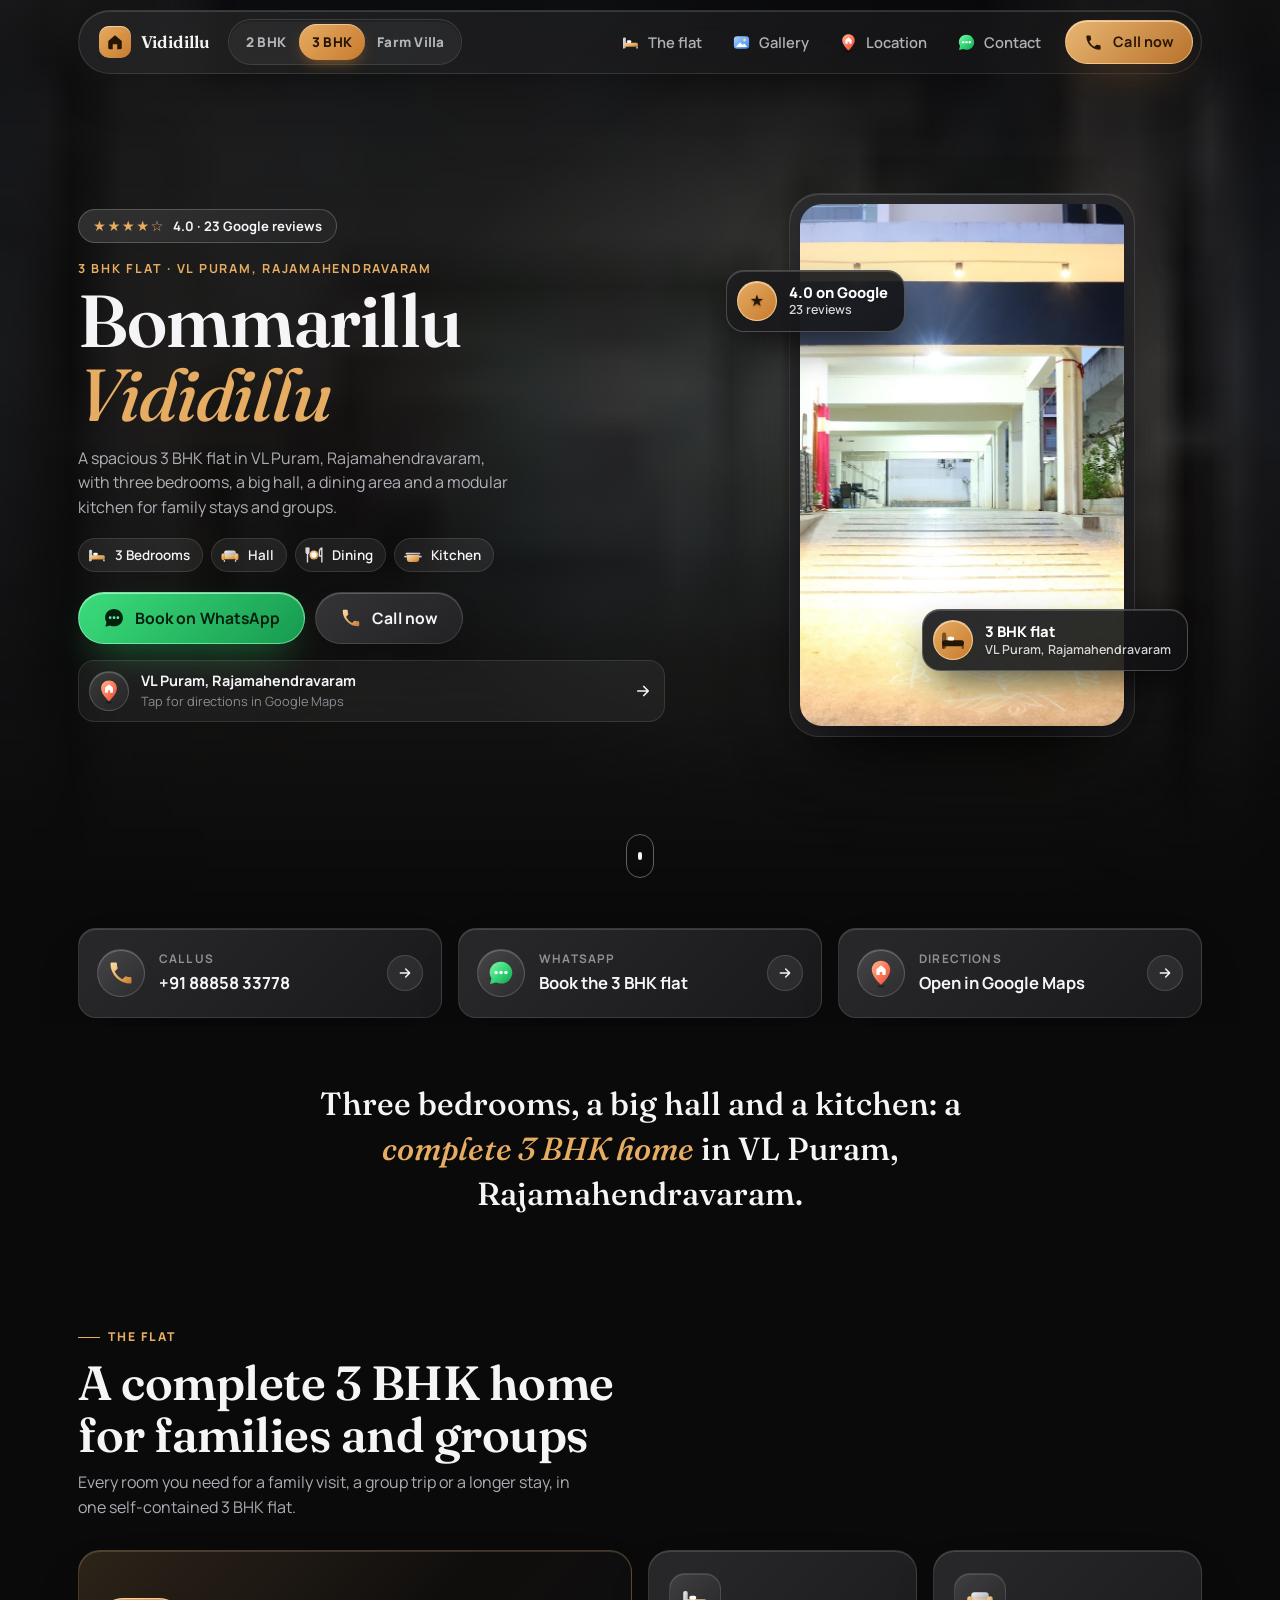
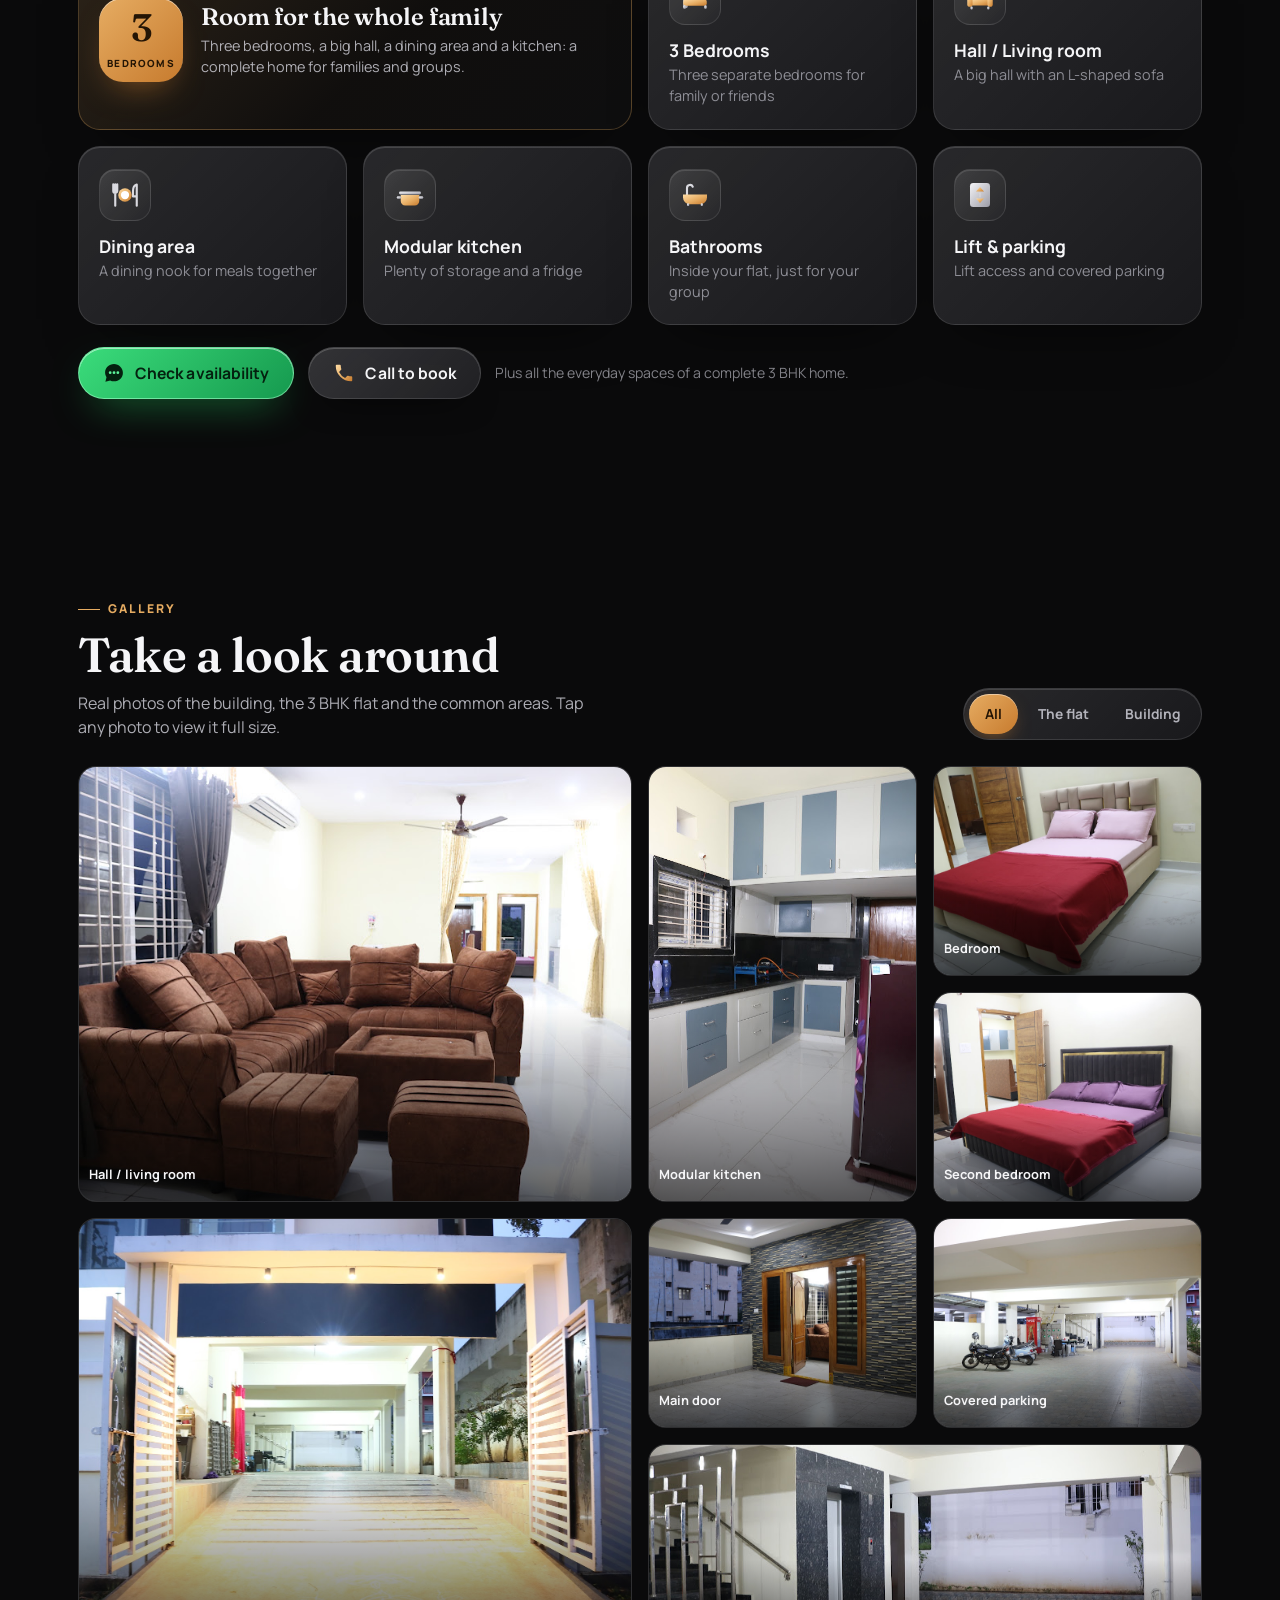
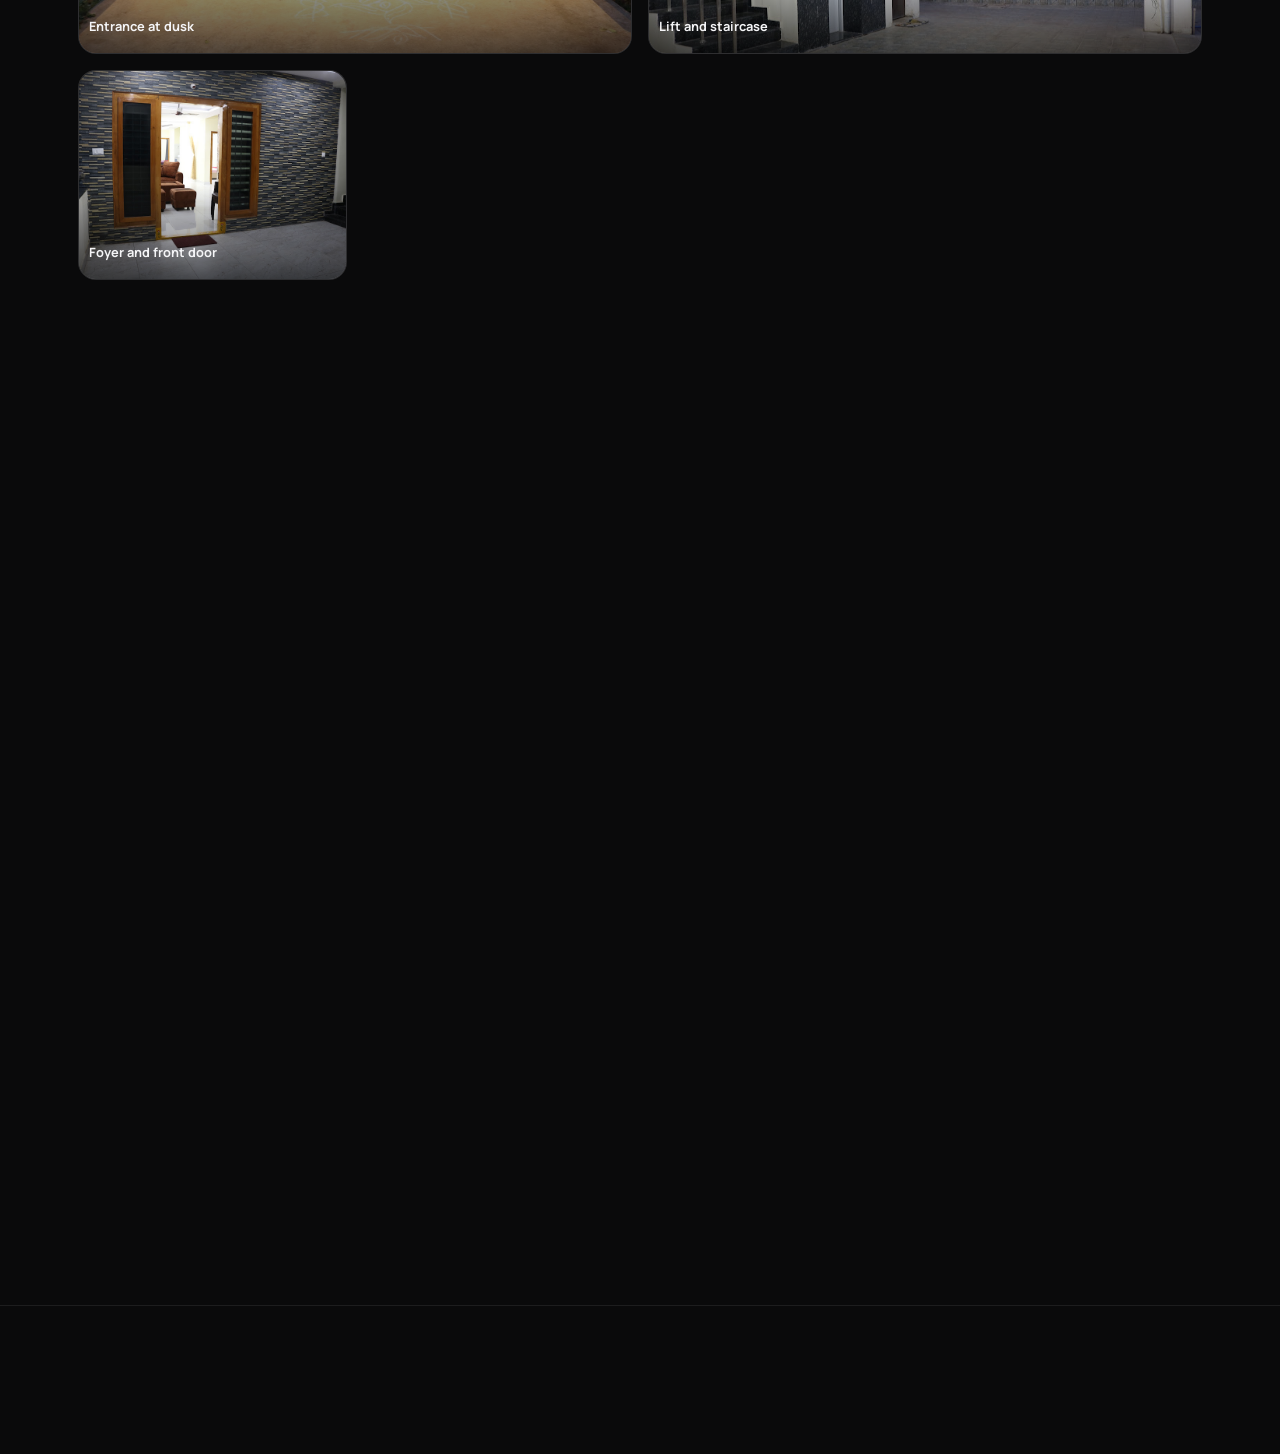
==== commit a2abe263: "Fix photo choices: 3 BHK mobile hero, trimmed 2 BHK building shot The 3 BHK phone hero showed a casu" ====
--- a/3bhk/index.html
+++ b/3bhk/index.html
@@ -1,6 +1,6 @@
 <!DOCTYPE html>
 <!-- Generated by tools/build.py from src/page.html and src/stays.json. Edit those files, then run: python tools/build.py -->
-<html lang="en" data-stay="3bhk" style="--hero-w:3;--hero-h:2;--hero-pos:50% 50%;--hero-pw:900;--hero-ph:1600;--hero-ppos:50% 50%;--frame-w:900;--frame-h:1600;--frame-pos:50% 50%">
+<html lang="en" data-stay="3bhk" style="--hero-w:3;--hero-h:2;--hero-pos:50% 50%;--hero-pw:661;--hero-ph:1067;--hero-ppos:50% 50%;--frame-w:661;--frame-h:1067;--frame-pos:50% 50%">
 <head>
 <meta charset="UTF-8">
 <meta name="viewport" content="width=device-width, initial-scale=1.0, viewport-fit=cover">
@@ -17,7 +17,7 @@
 <meta property="og:image" content="https://akhil8790.github.io/BOMMARILLU-HOME-STAY/assets/3bhk/hero-og.jpg">
 <meta name="twitter:card" content="summary_large_image">
 <link rel="icon" href="data:image/svg+xml,%3Csvg xmlns='http://www.w3.org/2000/svg' viewBox='0 0 64 64'%3E%3Crect width='64' height='64' rx='16' fill='%230A0A0B'/%3E%3Cpath d='M14 30 32 15l18 15v19a2 2 0 0 1-2 2H38V38H26v13H16a2 2 0 0 1-2-2z' fill='%23E0A45A'/%3E%3C/svg%3E">
-<link rel="preload" as="image" href="../assets/3bhk/p3.jpg" media="(max-width: 979px) and (orientation: portrait)" fetchpriority="high">
+<link rel="preload" as="image" href="../assets/3bhk/hero-portrait.jpg" media="(max-width: 979px) and (orientation: portrait)" fetchpriority="high">
 <link rel="preload" as="image" href="../assets/3bhk/p1.jpg" media="(min-width: 980px), (orientation: landscape)" fetchpriority="high">
 <link rel="prefetch" href="../">
 <link rel="prefetch" href="../farm-villa/">
@@ -888,7 +888,7 @@
 <!-- Hero -->
 <section class="hero" id="top">
   <div class="hero-bg" aria-hidden="true">
-    <div class="shot"><picture><source media="(min-width: 980px)" srcset="../assets/3bhk/hero-tiny.jpg"><source media="(max-width: 979px) and (orientation: portrait)" srcset="../assets/3bhk/p3.jpg"><img src="../assets/3bhk/p1.jpg" alt="" width="1600" height="1067" fetchpriority="high" decoding="async"></picture></div>
+    <div class="shot"><picture><source media="(min-width: 980px)" srcset="../assets/3bhk/hero-tiny.jpg"><source media="(max-width: 979px) and (orientation: portrait)" srcset="../assets/3bhk/hero-portrait.jpg"><img src="../assets/3bhk/p1.jpg" alt="" width="1600" height="1067" fetchpriority="high" decoding="async"></picture></div>
   </div>
   <div class="hero-veil"></div>
 
@@ -925,7 +925,7 @@
 
     <div class="hero-visual" aria-hidden="true">
       <div class="frame glass" id="tilt">
-        <div class="shot"><img src="../assets/3bhk/p3.jpg" alt="" loading="lazy" decoding="async"></div>
+        <div class="shot"><img src="../assets/3bhk/hero-portrait.jpg" alt="" loading="lazy" decoding="async"></div>
         <div class="float-chip one glass"><span class="badge"><span class="stars" style="font-size:1rem;letter-spacing:0">★</span></span><span>4.0 on Google<small>23 reviews</small></span></div>
         <div class="float-chip two glass"><span class="badge"><bm-icon name="bed"></bm-icon></span><span>3 BHK flat<small>VL Puram, Rajamahendravaram</small></span></div>
       </div>
@@ -1130,7 +1130,7 @@
   var reduce = window.matchMedia('(prefers-reduced-motion: reduce)').matches;
   var finePointer = window.matchMedia('(hover: hover) and (pointer: fine)').matches;
   var CAT = {"flat": "Inside the 3 BHK flat", "building": "Building"};
-  var PHOTOS = [{"src": "../assets/3bhk/p5.jpg", "thumb": "../assets/3bhk/p5-800.jpg", "local": true, "cat": "flat", "cap": "Hall / living room", "size": "wide tall", "pos": "45% 55%", "w": 1600}, {"src": "../assets/3bhk/p10.jpg", "thumb": "../assets/3bhk/p10-800.jpg", "local": true, "cat": "flat", "cap": "Modular kitchen", "size": "tall", "w": 1067}, {"src": "../assets/3bhk/p4.jpg", "thumb": "../assets/3bhk/p4-800.jpg", "local": true, "cat": "flat", "cap": "Bedroom", "w": 1600}, {"src": "../assets/3bhk/p1.jpg", "thumb": "../assets/3bhk/p1-800.jpg", "local": true, "cat": "building", "cap": "Entrance at dusk", "size": "wide tall", "pos": "50% 45%", "w": 1600}, {"src": "../assets/3bhk/p11.jpg", "thumb": "../assets/3bhk/p11-800.jpg", "local": true, "cat": "flat", "cap": "Second bedroom", "w": 1600}, {"src": "../assets/3bhk/p3.jpg", "thumb": "../assets/3bhk/p3-800.jpg", "local": true, "cat": "flat", "cap": "Living area", "size": "tall", "pos": "50% 50%", "w": 900}, {"src": "../assets/3bhk/p7.jpg", "thumb": "../assets/3bhk/p7-800.jpg", "local": true, "cat": "flat", "cap": "Main door", "w": 1600}, {"src": "../assets/3bhk/p8.jpg", "thumb": "../assets/3bhk/p8-800.jpg", "local": true, "cat": "building", "cap": "Lift and staircase", "size": "wide", "pos": "40% 55%", "w": 1600}, {"src": "../assets/3bhk/p6.jpg", "thumb": "../assets/3bhk/p6-800.jpg", "local": true, "cat": "building", "cap": "Covered parking", "pos": "35% 60%", "w": 1600}, {"src": "../assets/3bhk/p9.jpg", "thumb": "../assets/3bhk/p9-800.jpg", "local": true, "cat": "building", "cap": "Foyer and front door", "w": 1600}];
+  var PHOTOS = [{"src": "../assets/3bhk/p5.jpg", "thumb": "../assets/3bhk/p5-800.jpg", "local": true, "cat": "flat", "cap": "Hall / living room", "size": "wide tall", "pos": "45% 55%", "w": 1600}, {"src": "../assets/3bhk/p10.jpg", "thumb": "../assets/3bhk/p10-800.jpg", "local": true, "cat": "flat", "cap": "Modular kitchen", "size": "tall", "w": 1067}, {"src": "../assets/3bhk/p4.jpg", "thumb": "../assets/3bhk/p4-800.jpg", "local": true, "cat": "flat", "cap": "Bedroom", "w": 1600}, {"src": "../assets/3bhk/p1.jpg", "thumb": "../assets/3bhk/p1-800.jpg", "local": true, "cat": "building", "cap": "Entrance at dusk", "size": "wide tall", "pos": "50% 45%", "w": 1600}, {"src": "../assets/3bhk/p11.jpg", "thumb": "../assets/3bhk/p11-800.jpg", "local": true, "cat": "flat", "cap": "Second bedroom", "w": 1600}, {"src": "../assets/3bhk/p7.jpg", "thumb": "../assets/3bhk/p7-800.jpg", "local": true, "cat": "flat", "cap": "Main door", "w": 1600}, {"src": "../assets/3bhk/p8.jpg", "thumb": "../assets/3bhk/p8-800.jpg", "local": true, "cat": "building", "cap": "Lift and staircase", "size": "wide", "pos": "40% 55%", "w": 1600}, {"src": "../assets/3bhk/p6.jpg", "thumb": "../assets/3bhk/p6-800.jpg", "local": true, "cat": "building", "cap": "Covered parking", "pos": "35% 60%", "w": 1600}, {"src": "../assets/3bhk/p9.jpg", "thumb": "../assets/3bhk/p9-800.jpg", "local": true, "cat": "building", "cap": "Foyer and front door", "w": 1600}];
 
   function url(p, w, h){
     if (p.local) return (w > 900 || h > 900) ? p.src : (p.thumb || p.src);
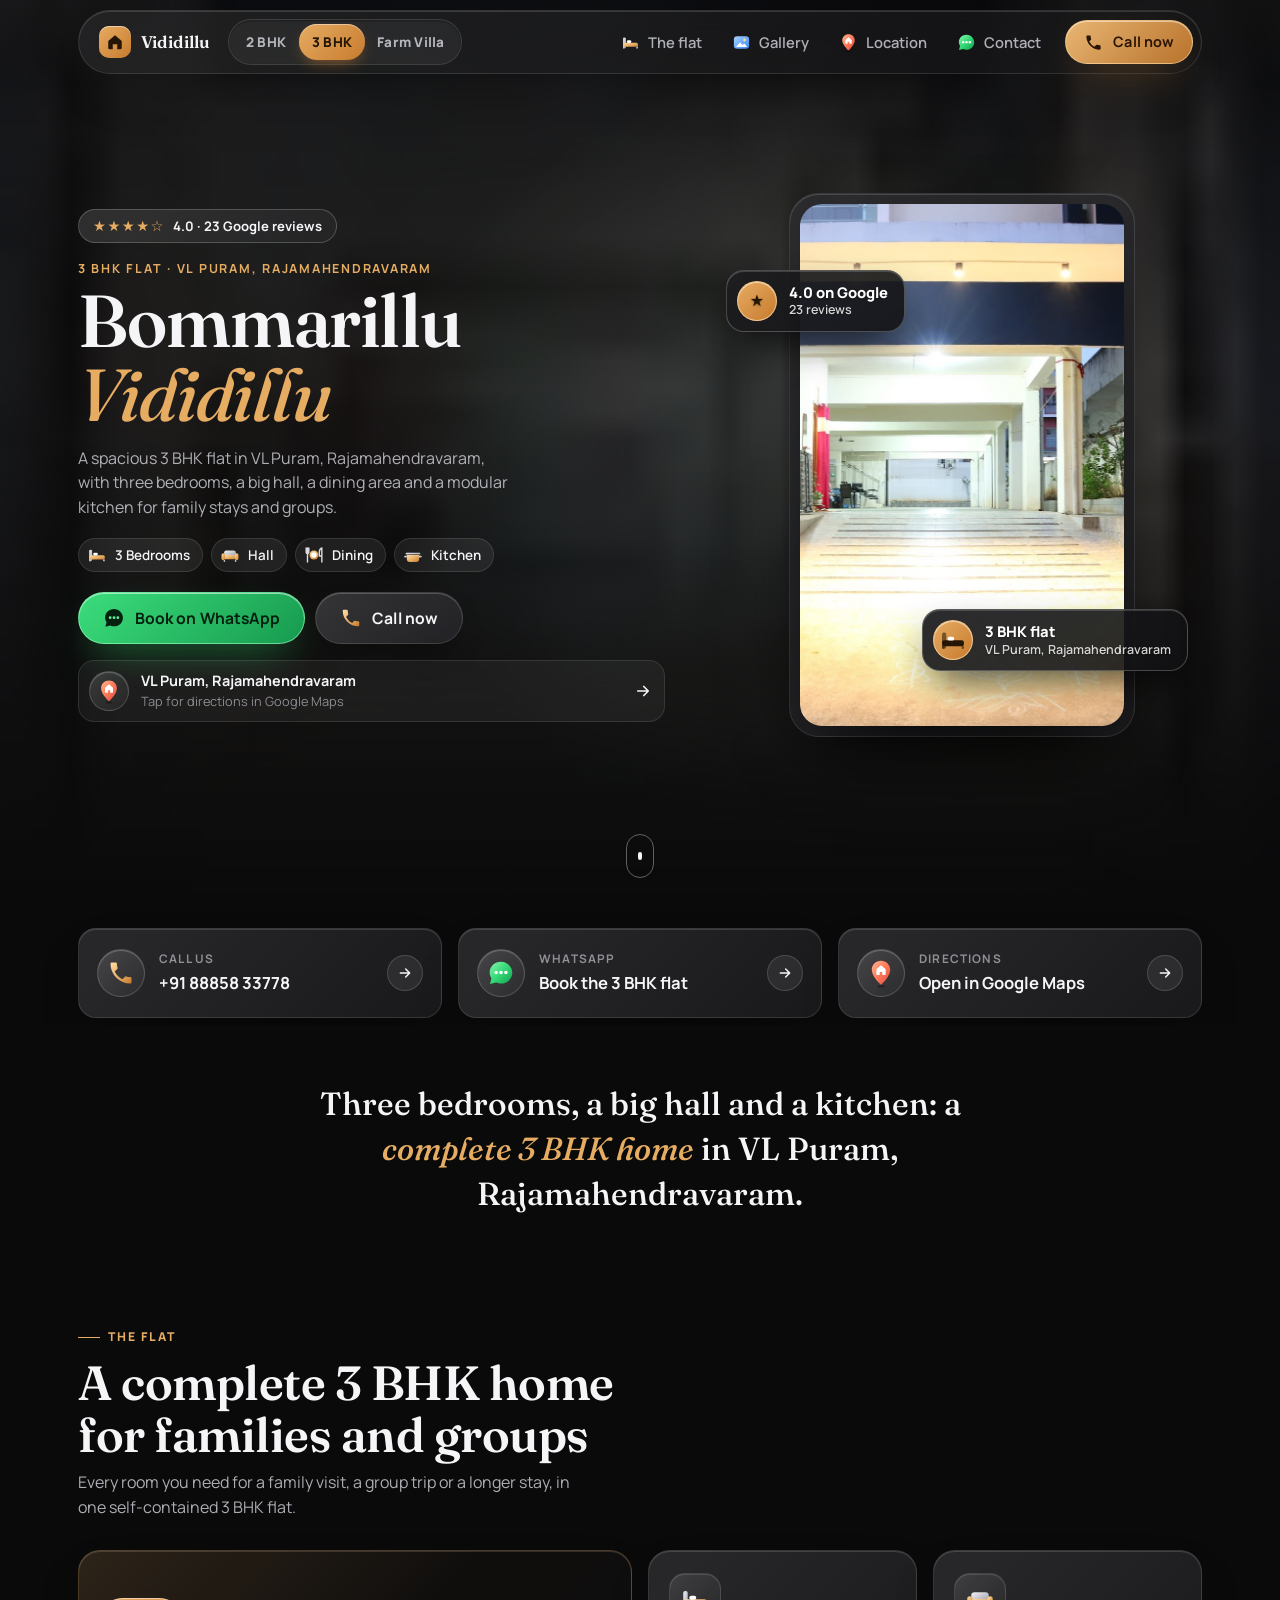
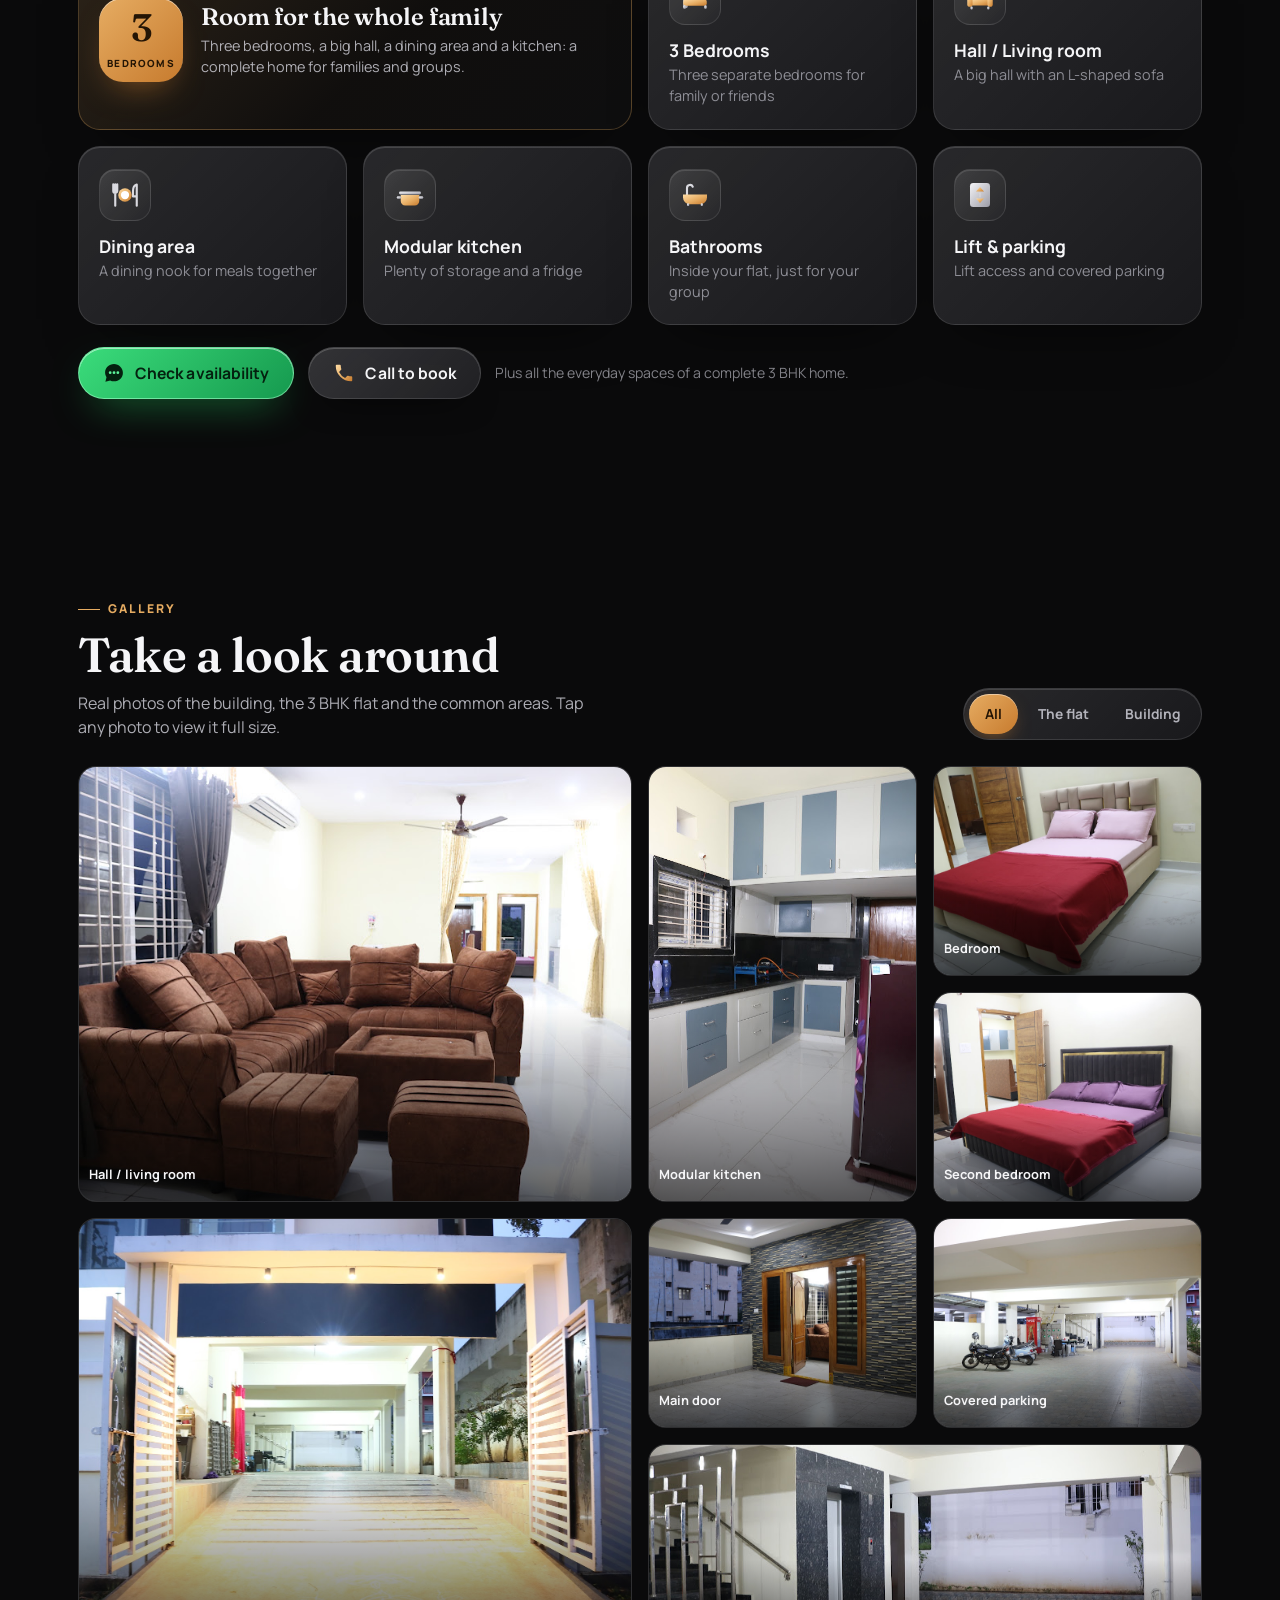
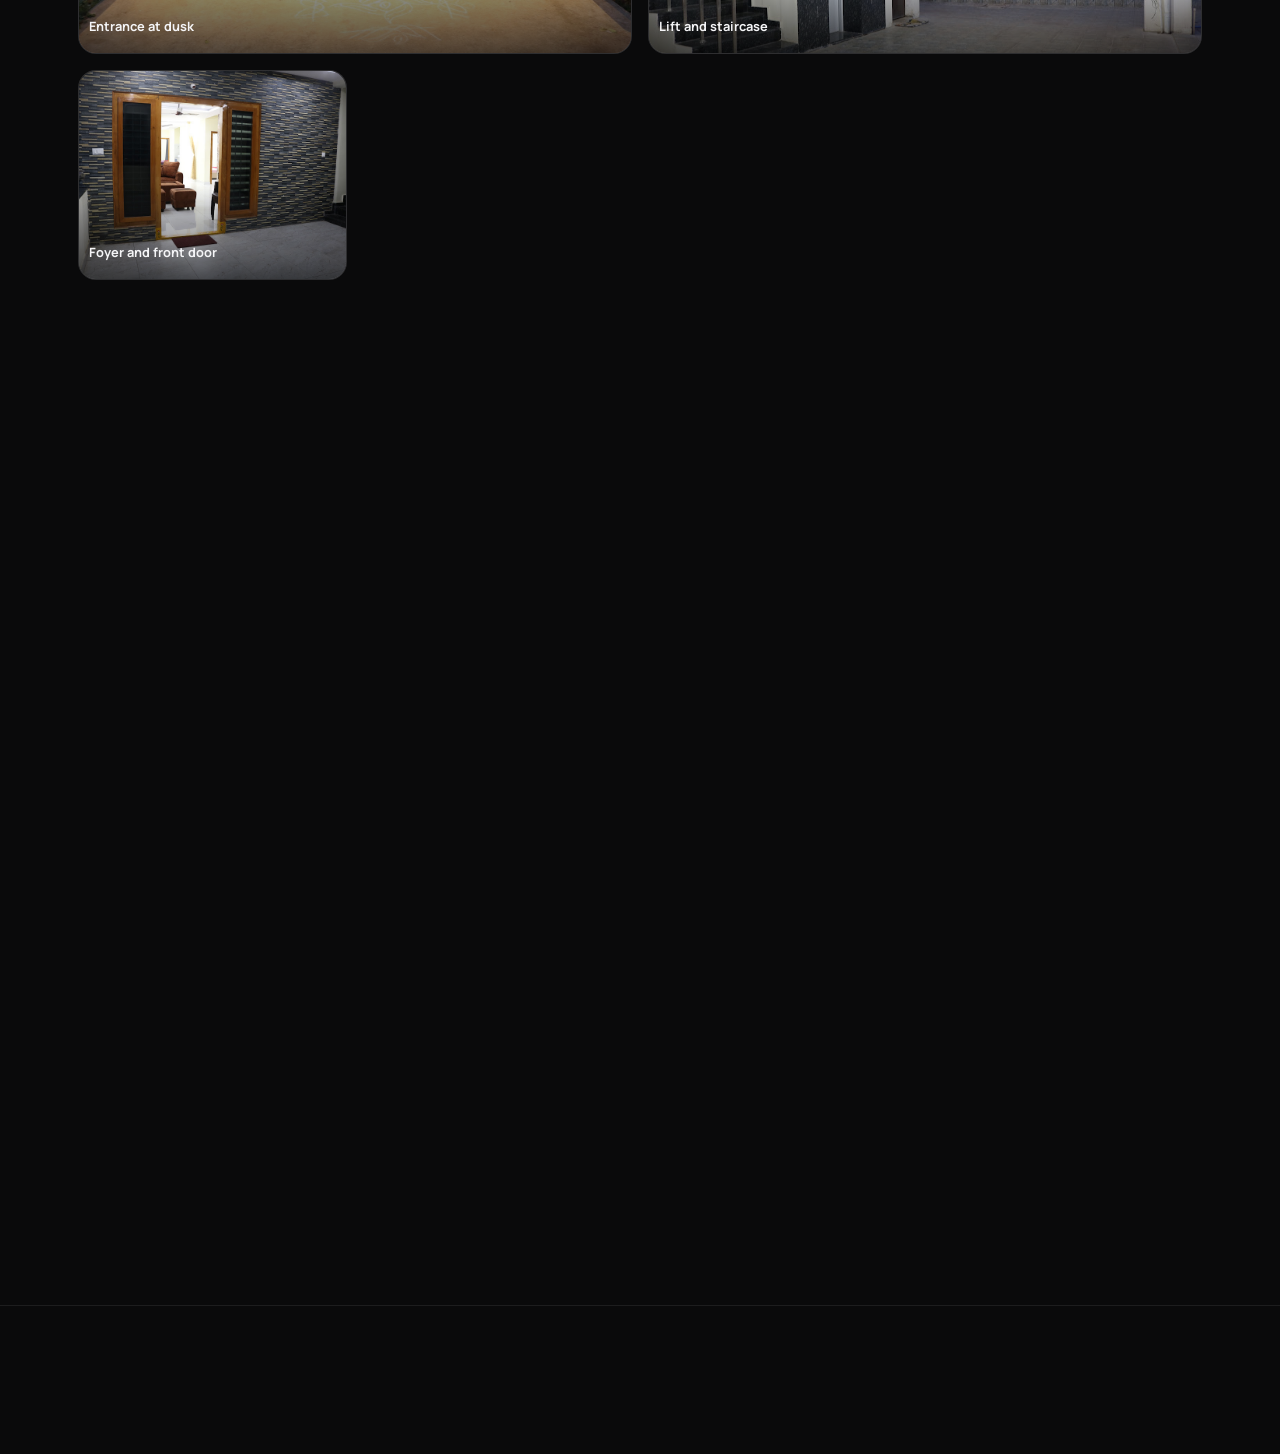
==== commit 1e551314: "Smoother stay switching and small-screen fit - Switching between 2 BHK, 3 BHK and Farm Villa now sli" ====
--- a/3bhk/index.html
+++ b/3bhk/index.html
@@ -22,7 +22,7 @@
 <link rel="prefetch" href="../">
 <link rel="prefetch" href="../farm-villa/">
 <script type="speculationrules">
-{"prerender": [{"source": "list", "urls": ["../", "../farm-villa/"], "eagerness": "moderate"}]}
+{"prerender": [{"source": "list", "urls": ["../", "../farm-villa/"], "eagerness": "eager"}]}
 </script>
 <link rel="preload" as="font" type="font/woff2" href="../assets/fonts/manrope.woff2" crossorigin>
 <link rel="preload" as="font" type="font/woff2" href="../assets/fonts/fraunces.woff2" crossorigin>
@@ -62,14 +62,33 @@
   window.addEventListener('unhandledrejection', function(e){
     if (e.reason && e.reason.name === 'AbortError' && /transition/i.test(e.reason.message || '')) e.preventDefault();
   });
+  // Stays sit in toggle order, so a switch can slide forward (to the right of the toggle) or back.
+  var STAY_PATHS = ["", "3bhk/", "farm-villa/"];
+  function stayIndex(url){
+    var path = new URL(url, location.href).pathname, best = -1, len = -1;
+    STAY_PATHS.forEach(function(p, i){
+      if ((p === '' || path.slice(-p.length - 1) === '/' + p) && p.length > len) { best = i; len = p.length; }
+    });
+    return best;
+  }
+  function switchType(from, to){
+    if (!from || !to) return null;
+    var a = stayIndex(from), b = stayIndex(to);
+    return a < 0 || b < 0 || a === b ? null : (b > a ? 'forward' : 'back');
+  }
   ['pageswap', 'pagereveal'].forEach(function(type){
     window.addEventListener(type, function(e){
       var vt = e.viewTransition;
-      if (vt) {
-        [vt.ready, vt.finished, vt.updateCallbackDone].forEach(function(p){ if (p) p.catch(function(){}); });
-      }
+      if (!vt) return;
+      [vt.ready, vt.finished, vt.updateCallbackDone].forEach(function(p){ if (p) p.catch(function(){}); });
+      var act = type === 'pageswap' ? e.activation : (window.navigation && navigation.activation);
+      var dir = act && act.from && act.entry && switchType(act.from.url, act.entry.url);
+      if (type === 'pageswap' && act && act.entry) dir = switchType(location.href, act.entry.url);
+      if (dir && vt.types) vt.types.add(dir);
     });
   });
+  // Browsers without cross-page transitions get a short fade instead of a hard cut.
+  if (!('onpagereveal' in window)) document.documentElement.classList.add('no-vt');
   customElements.define('bm-icon', class extends HTMLElement {
     connectedCallback(){
       if (this.firstChild) return;
@@ -417,10 +436,38 @@
   @media (min-width:900px){ .stay-toggle{margin:0 auto 0 8px;} .st-opt{min-width:66px;font-size:.84rem;} }
 
   /* Cross-page switch between stays */
+  /* The nav stays put, the pill glides to the new stay, the hero photo dissolves on its own layer,
+     and the page content slides a little in the direction of the switch. Only opacity and transform
+     are animated, so it all runs on the compositor. */
   @view-transition{navigation:auto;}
   .nav-bar{view-transition-name:site-nav;}
-  ::view-transition-old(root),::view-transition-new(root){animation-duration:.2s;animation-timing-function:cubic-bezier(.2,.8,.2,1);}
-  ::view-transition-group(stay-pill){animation-duration:.2s;animation-timing-function:cubic-bezier(.2,.8,.2,1);}
+  .hero-bg{view-transition-name:hero-media;}
+  .frame{view-transition-name:hero-frame;}
+  .st-opt:nth-of-type(1){view-transition-name:st-opt-1;}
+  .st-opt:nth-of-type(2){view-transition-name:st-opt-2;}
+  .st-opt:nth-of-type(3){view-transition-name:st-opt-3;}
+  ::view-transition-group(*){animation-duration:.5s;animation-timing-function:var(--ease);}
+  ::view-transition-group(stay-pill){animation-duration:.42s;animation-timing-function:cubic-bezier(.3,1.25,.4,1);}
+  ::view-transition-old(root){animation:vt-fade-out .22s cubic-bezier(.4,0,1,1) both;}
+  ::view-transition-new(root){animation:vt-fade-in .5s var(--ease) both;}
+  ::view-transition-old(hero-media),::view-transition-old(hero-frame){animation:vt-fade-out .5s var(--ease) both;}
+  ::view-transition-new(hero-media),::view-transition-new(hero-frame){animation:vt-media-in .7s var(--ease) both;}
+  ::view-transition-old(hero-frame),::view-transition-new(hero-frame){height:100%;object-fit:cover;overflow:hidden;border-radius:30px;}
+  html:active-view-transition-type(forward)::view-transition-old(root){animation-name:vt-out-left;}
+  html:active-view-transition-type(forward)::view-transition-new(root){animation-name:vt-in-right;}
+  html:active-view-transition-type(back)::view-transition-old(root){animation-name:vt-out-right;}
+  html:active-view-transition-type(back)::view-transition-new(root){animation-name:vt-in-left;}
+  @keyframes vt-fade-out{to{opacity:0;}}
+  @keyframes vt-fade-in{from{opacity:0;}}
+  @keyframes vt-media-in{from{opacity:0;transform:scale(1.04);}}
+  @keyframes vt-out-left{to{opacity:0;transform:translate3d(-28px,0,0);}}
+  @keyframes vt-out-right{to{opacity:0;transform:translate3d(28px,0,0);}}
+  @keyframes vt-in-right{from{opacity:0;transform:translate3d(40px,0,0);}}
+  @keyframes vt-in-left{from{opacity:0;transform:translate3d(-40px,0,0);}}
+
+  /* Fallback without view transitions: fade the page out on click and back in on arrival. */
+  html.no-vt.leaving body{opacity:0;transition:opacity .18s cubic-bezier(.4,0,1,1);}
+  html.no-vt.switched body{animation:vt-fade-in .45s var(--ease) both;}
 
   /* ---------- Drawer ---------- */
   .scrim{position:fixed;inset:0;z-index:60;background:rgba(0,0,0,.68);opacity:0;pointer-events:none;transition:opacity .25s var(--smooth);}
@@ -472,7 +519,7 @@
     background:
       linear-gradient(180deg,rgba(10,10,11,.55) 0%,rgba(10,10,11,0) 22%,rgba(10,10,11,0) 38%,rgba(10,10,11,.8) 70%,var(--bg) 100%);
   }
-  .hero-grid{position:relative;display:grid;gap:32px;padding-top:110px;padding-bottom:calc(28px + var(--sb));}
+  .hero-grid{position:relative;display:grid;grid-template-columns:minmax(0,1fr);gap:32px;padding-top:110px;padding-bottom:calc(28px + var(--sb));}
   .hero-card{border-radius:var(--r-lg);padding:22px 20px 20px;}
   .chip{
     display:inline-flex;align-items:center;gap:8px;min-height:34px;padding:0 14px;border-radius:999px;
@@ -485,7 +532,7 @@
   .eyebrow{margin:16px 0 6px;font-size:.78rem;font-weight:700;letter-spacing:.14em;text-transform:uppercase;color:var(--brass);}
   .hero h1{
     margin:0;font-family:var(--font-display);font-weight:600;
-    font-size:clamp(2.35rem, 10vw, 4.6rem);line-height:1;letter-spacing:-.015em;
+    font-size:clamp(2rem, 10.5vw, 4.6rem);line-height:1;letter-spacing:-.015em;
   }
   .hero h1 em{font-style:italic;font-weight:500;color:var(--brass);
     background:linear-gradient(110deg,var(--brass) 0%,var(--brass) 40%,#FFF1D6 50%,var(--brass) 60%,var(--brass) 100%);
@@ -1204,14 +1251,19 @@
     stayToggle.classList.add('ready');
     requestAnimationFrame(function(){ stayToggle.classList.add('animate'); });
     stayToggle.querySelectorAll('.st-opt').forEach(function(a){
-      a.addEventListener('click', function(){
-        if(a === currentOpt) return;
+      a.addEventListener('click', function(e){
+        if(a === currentOpt || e.metaKey || e.ctrlKey || e.shiftKey || e.button) return;
+        try { sessionStorage.setItem('stay-switch', '1'); } catch (err) {}
+        // With view transitions the pill glides across as part of the page switch.
+        if(!document.documentElement.classList.contains('no-vt')) return;
+        e.preventDefault();
         placePill(a);
-        try { sessionStorage.setItem('stay-switch', '1'); } catch (e) {}
+        document.documentElement.classList.add('leaving');
+        setTimeout(function(){ location.href = a.href; }, reduce ? 0 : 180);
       });
     });
     window.addEventListener('resize', function(){ placePill(currentOpt); });
-    window.addEventListener('pageshow', function(){ placePill(currentOpt); });
+    window.addEventListener('pageshow', function(){ document.documentElement.classList.remove('leaving'); placePill(currentOpt); });
     if(document.fonts && document.fonts.ready) document.fonts.ready.then(function(){ placePill(currentOpt); });
   }
 
